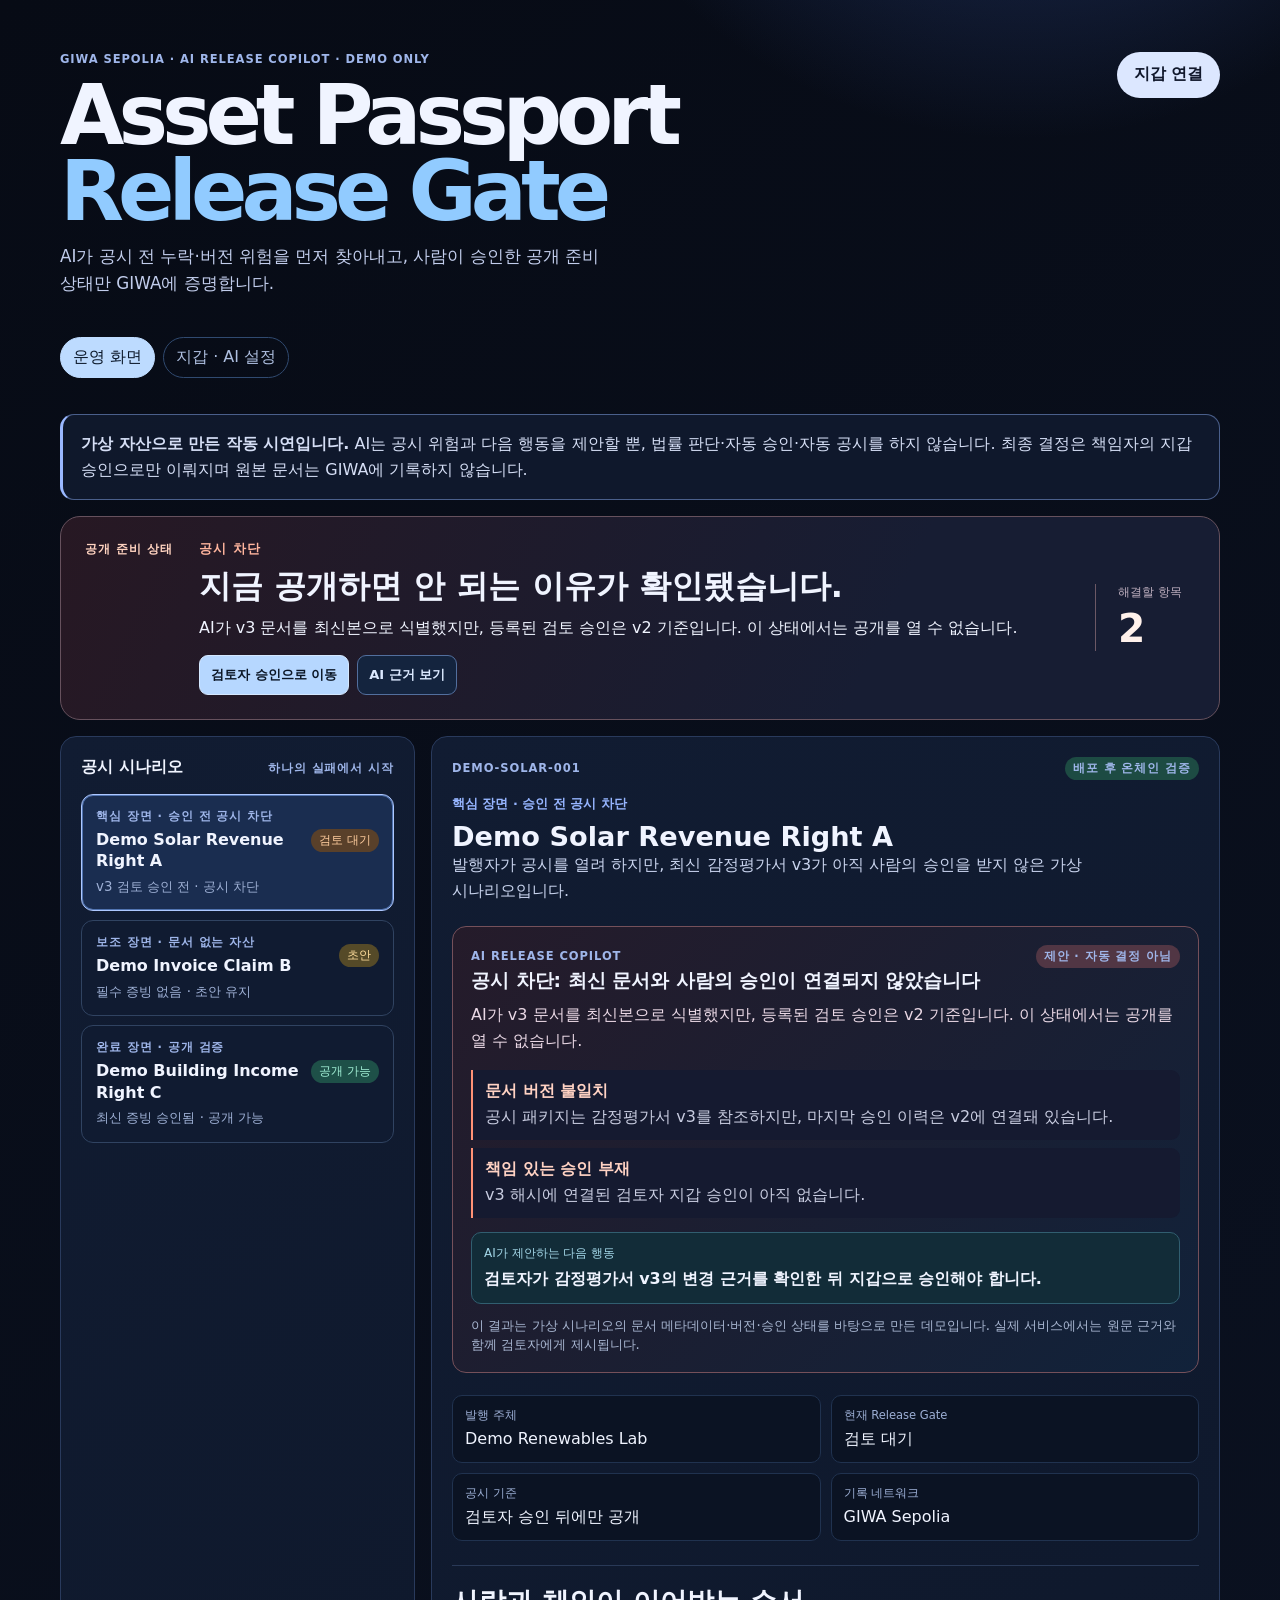
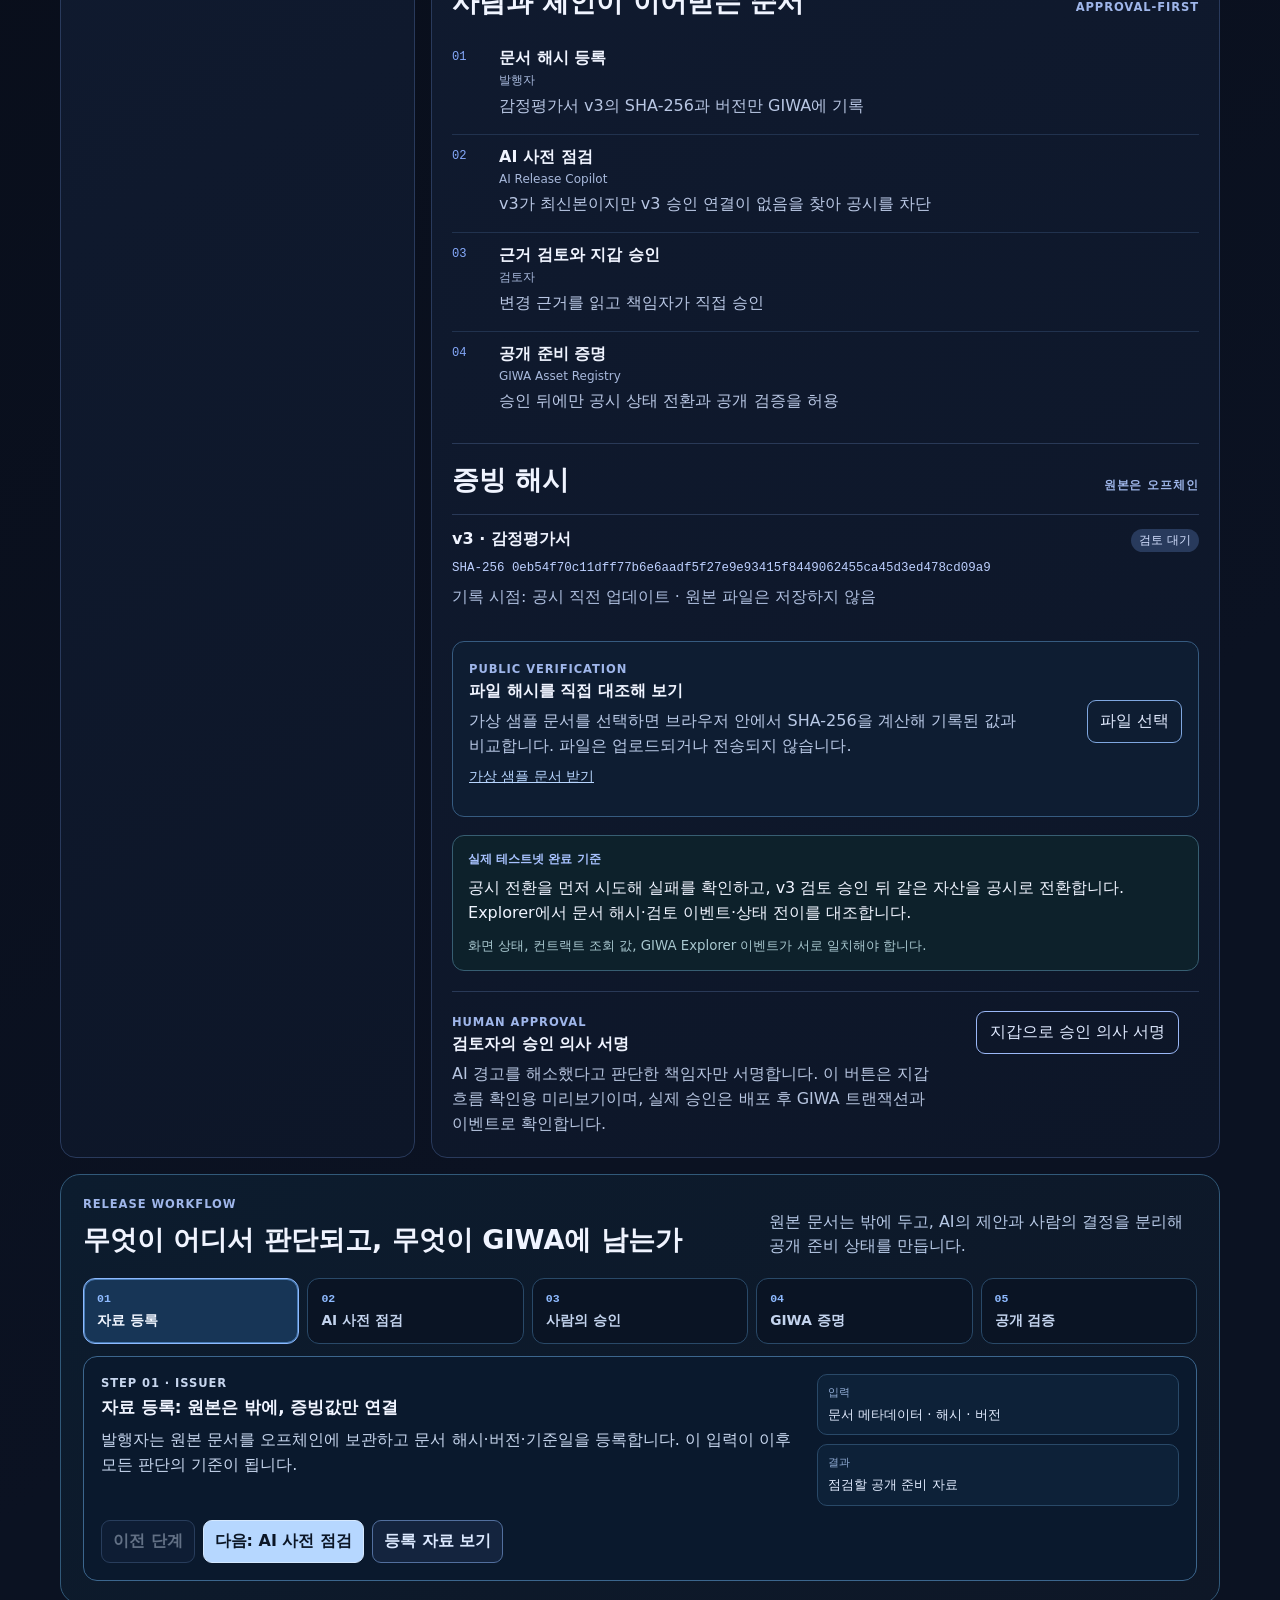
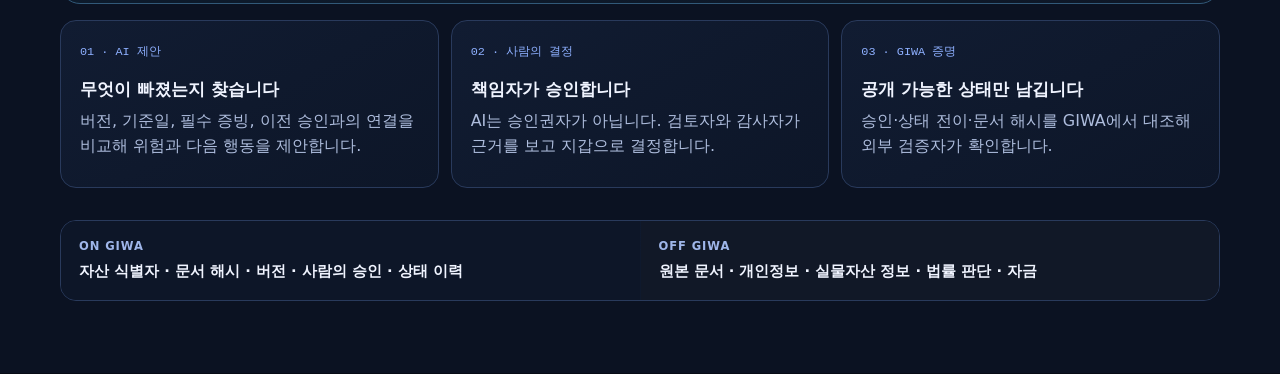
==== app/index.html @ ebda0b63 "feat: separate operator workspace from settings" ====
<!doctype html>
<html lang="ko">
  <head>
    <meta charset="UTF-8" />
    <meta name="viewport" content="width=device-width, initial-scale=1.0" />
    <meta name="description" content="Asset Passport AI Release Gate demonstration" />
    <title>Asset Passport — AI Release Gate</title>
    <link rel="stylesheet" href="styles.css" />
  </head>
  <body>
    <main class="shell" data-app-mode="operation">
      <header>
        <div>
          <p class="eyebrow">GIWA Sepolia · AI Release Copilot · Demo only</p>
          <h1>Asset Passport<br /><span>Release Gate</span></h1>
          <p class="subtitle">AI가 공시 전 누락·버전 위험을 먼저 찾아내고, 사람이 승인한 공개 준비 상태만 GIWA에 증명합니다.</p>
        </div>
        <button id="wallet-button" class="wallet-button" type="button">지갑 연결</button>
      </header>

      <nav class="app-mode-tabs" aria-label="MVP 화면 전환">
        <button class="app-mode-tab active" type="button" data-app-mode="operation" aria-pressed="true">운영 화면</button>
        <button class="app-mode-tab" type="button" data-app-mode="settings" aria-pressed="false">지갑 · AI 설정</button>
      </nav>

      <aside class="notice operation-only" role="note">
        <strong>가상 자산으로 만든 작동 시연입니다.</strong> AI는 공시 위험과 다음 행동을 제안할 뿐, 법률 판단·자동 승인·자동 공시를 하지 않습니다. 최종 결정은 책임자의 지갑 승인으로만 이뤄지며 원본 문서는 GIWA에 기록하지 않습니다.
      </aside>

      <section class="gate-hero operation-only" aria-labelledby="gate-title">
        <div class="gate-label">공개 준비 상태</div>
        <div class="gate-copy">
          <p id="gate-state" class="gate-state">점검 중</p>
          <h2 id="gate-title">AI Release Copilot이 증빙을 확인하고 있습니다.</h2>
          <p id="gate-reason">시나리오를 선택하면 공시가 가능한지와 근거를 보여 줍니다.</p>
          <div class="gate-actions"><button id="gate-primary" class="primary-button" type="button">다음 행동 보기</button><button id="gate-evidence" class="secondary-button" type="button">AI 근거 보기</button></div>
        </div>
        <div class="gate-metric"><span>해결할 항목</span><strong id="issue-count">–</strong></div>
      </section>

      <section class="workflow-guide operation-only" aria-labelledby="workflow-guide-title">
        <div class="workflow-guide-heading"><div><p class="eyebrow">Release workflow</p><h2 id="workflow-guide-title">무엇이 어디서 판단되고, 무엇이 GIWA에 남는가</h2></div><p>원본 문서는 밖에 두고, AI의 제안과 사람의 결정을 분리해 공개 준비 상태를 만듭니다.</p></div>
        <div class="workflow-tabs" role="tablist" aria-label="Release Gate 시연 단계">
          <button id="workflow-tab-0" class="workflow-tab active" type="button" role="tab" aria-selected="true" aria-controls="workflow-stage" data-workflow-step="0"><span>01</span><strong>자료 등록</strong></button>
          <button id="workflow-tab-1" class="workflow-tab" type="button" role="tab" aria-selected="false" aria-controls="workflow-stage" data-workflow-step="1"><span>02</span><strong>AI 사전 점검</strong></button>
          <button id="workflow-tab-2" class="workflow-tab" type="button" role="tab" aria-selected="false" aria-controls="workflow-stage" data-workflow-step="2"><span>03</span><strong>사람의 승인</strong></button>
          <button id="workflow-tab-3" class="workflow-tab" type="button" role="tab" aria-selected="false" aria-controls="workflow-stage" data-workflow-step="3"><span>04</span><strong>GIWA 증명</strong></button>
          <button id="workflow-tab-4" class="workflow-tab" type="button" role="tab" aria-selected="false" aria-controls="workflow-stage" data-workflow-step="4"><span>05</span><strong>공개 검증</strong></button>
        </div>
        <section id="workflow-stage" class="workflow-stage" role="tabpanel" aria-labelledby="workflow-tab-0" tabindex="-1">
          <div><p id="workflow-stage-index" class="eyebrow">Step 01 · Issuer</p><h3 id="workflow-stage-title">자료 등록: 원본은 밖에, 증빙값만 연결</h3><p id="workflow-stage-description">발행자는 원본 문서를 오프체인에 보관하고 문서 해시·버전·기준일을 등록합니다. 이 입력이 이후 모든 판단의 기준이 됩니다.</p></div>
          <dl class="workflow-stage-facts"><div><dt>입력</dt><dd id="workflow-stage-input">문서 메타데이터 · 해시 · 버전</dd></div><div><dt>결과</dt><dd id="workflow-stage-output">점검할 공개 준비 자료</dd></div></dl>
          <div class="workflow-actions"><button id="workflow-prev" class="secondary-button" type="button" disabled>이전 단계</button><button id="workflow-next" class="primary-button" type="button">다음: AI 사전 점검</button><button id="workflow-open" class="secondary-button" type="button">이 단계 화면 보기</button></div>
        </section>
      </section>

      <section id="control-room" class="control-room settings-only" aria-labelledby="control-room-title">
        <div class="control-room-heading">
          <div><p class="eyebrow">Manager control room</p><h2 id="control-room-title">운영자가 한 화면에서 상황을 판단합니다.</h2></div>
          <p>AI는 제안하고, 사람은 결정하며, GIWA는 결정된 사실을 증명합니다.</p>
        </div>
        <p class="operation-rail-label">현재 선택한 사례의 운영 상태</p>
        <ol class="operation-rail" aria-label="현재 사례의 공개 운영 상태">
          <li class="active"><span>01</span><strong>AI 사전 점검</strong><small id="rail-ai">위험 확인 대기</small></li>
          <li><span>02</span><strong>책임자 승인</strong><small id="rail-human">지갑 검토 대기</small></li>
          <li><span>03</span><strong>GIWA 공개 증명</strong><small id="rail-giwa">승인 뒤 기록</small></li>
          <li><span>04</span><strong>외부 검증</strong><small id="rail-public">Passport 공유 대기</small></li>
        </ol>
        <div class="control-grid">
          <section class="control-card wallet-control" aria-labelledby="wallet-control-title">
            <div class="card-title"><div><span class="eyebrow">Wallet & roles</span><h3 id="wallet-control-title">지갑과 책임 역할</h3></div><span id="wallet-state" class="control-state">연결 전</span></div>
            <dl class="manager-list"><div><dt>운영 지갑</dt><dd id="wallet-account">연결하면 표시됩니다</dd></div><div><dt>네트워크</dt><dd id="wallet-network">GIWA Sepolia 확인 전</dd></div><div><dt>승인 역할</dt><dd>발행자 · 검토자 · 감사자</dd></div></dl>
            <button id="manager-wallet-button" class="secondary-button" type="button">지갑 연결 및 네트워크 확인</button>
            <p class="card-note">실제 역할 주소는 배포 뒤 컨트랙트에서 대조합니다. 개인키·복구 구문은 이 화면에 입력하지 않습니다.</p>
          </section>

          <section class="control-card ai-control" aria-labelledby="ai-control-title">
            <div class="card-title"><div><span class="eyebrow">AI supplier & agents</span><h3 id="ai-control-title">AI 공급 정보와 에이전트 관리</h3></div><span id="ai-state" class="control-state">규칙 엔진</span></div>
            <dl class="supplier-list"><div><dt>현재 공급자</dt><dd id="ai-supplier">내장 증빙 규칙 · LLM 미사용</dd></div><div><dt>AI가 받는 정보</dt><dd id="ai-data-scope">문서 메타데이터·버전·승인 상태</dd></div><div><dt>데이터 경로</dt><dd id="ai-route">브라우저 내부 · 네트워크 전송 없음</dd></div></dl>
            <div id="ai-supplier-list" class="ai-supplier-list" aria-label="등록된 AI 공급자"></div>
            <div class="field-grid"><label>현재 사용할 공급자<select id="ai-provider"></select></label><label>연결 주소<input id="ai-endpoint" type="url" inputmode="url" placeholder="http://127.0.0.1:11434 또는 https://relay.example.com/v1" /></label><label>모델 이름<input id="ai-model" type="text" placeholder="예: llama3.2:3b" /></label></div>
            <div class="button-row"><button id="save-ai-settings" class="secondary-button" type="button">현재 프로필 저장</button><button id="test-ai-connection" class="secondary-button" type="button">공급자 연결 확인</button><button id="run-ai-preflight" class="primary-button" type="button">AI 사전 점검 실행</button></div>
            <div class="supplier-registration"><p class="eyebrow">Register supplier</p><h4>AI 공급자 프로필 등록</h4><p>로컬 Ollama 또는 서버가 비밀키를 관리하는 HTTPS 보안 릴레이를 등록합니다.</p><div class="field-grid"><label>공급자 이름<input id="new-ai-supplier-name" type="text" placeholder="예: 법무팀 AI 릴레이" /></label><label>연결 방식<select id="new-ai-supplier-kind"><option value="ollama">로컬 Ollama</option><option value="relay">외부 AI 보안 릴레이</option></select></label><label>기본 주소<input id="new-ai-supplier-endpoint" type="url" inputmode="url" placeholder="로컬: http://127.0.0.1:11434" /></label><label>기본 모델<input id="new-ai-supplier-model" type="text" placeholder="예: llama3.2:3b" /></label></div><button id="register-ai-supplier" class="secondary-button" type="button">공급자 등록</button></div>
            <div id="ai-run-result" class="agent-result" aria-live="polite">현재는 내장 증빙 규칙이 선택되어 있습니다. 원본 파일은 전송하지 않고, 화면의 메타데이터·버전·승인 상태만 점검합니다.</div>
            <p class="card-note">공급자 프로필은 이 브라우저에만 저장됩니다. API 키는 입력·저장하지 않습니다. 외부 AI는 HTTPS 보안 릴레이가 공급자 키를 서버에서 관리할 때만 연결합니다.</p>
          </section>

          <section class="control-card agents-control" aria-labelledby="agents-control-title">
            <div class="card-title"><div><span class="eyebrow">Agent roster</span><h3 id="agents-control-title">에이전트별 책임 범위</h3></div><span class="control-state ready">3개 역할</span></div>
            <ul class="agent-roster"><li><span class="agent-dot active"></span><div><strong>Release Scout</strong><small>버전·누락 증빙·승인 연결 탐지</small></div><em>제안만</em></li><li><span class="agent-dot active"></span><div><strong>Disclosure Explainer</strong><small>관리자가 읽는 차단 사유·다음 행동 생성</small></div><em>제안만</em></li><li><span class="agent-dot active"></span><div><strong>Verification Guard</strong><small>파일 SHA-256과 온체인 이력 대조</small></div><em>검증</em></li></ul>
            <p class="card-note">세 에이전트 모두 승인권이 없습니다. 승인과 공시는 지갑 권한을 가진 사람이 실행합니다.</p>
          </section>
        </div>
      </section>

      <section class="proof-grid operation-only" aria-label="Release Gate 구조">
        <article class="proof-card"><span class="proof-number">01 · AI 제안</span><h2>무엇이 빠졌는지 찾습니다</h2><p>버전, 기준일, 필수 증빙, 이전 승인과의 연결을 비교해 위험과 다음 행동을 제안합니다.</p></article>
        <article class="proof-card"><span class="proof-number">02 · 사람의 결정</span><h2>책임자가 승인합니다</h2><p>AI는 승인권자가 아닙니다. 검토자와 감사자가 근거를 보고 지갑으로 결정합니다.</p></article>
        <article class="proof-card"><span class="proof-number">03 · GIWA 증명</span><h2>공개 가능한 상태만 남깁니다</h2><p>승인·상태 전이·문서 해시를 GIWA에서 대조해 외부 검증자가 확인합니다.</p></article>
      </section>

      <section class="workspace operation-only" aria-label="Release Gate workspace">
        <div class="panel scenario-panel">
          <div class="panel-heading"><h2>공시 시나리오</h2><span>하나의 실패에서 시작</span></div>
          <div id="asset-list" class="asset-list" aria-live="polite"></div>
        </div>
        <article id="asset-detail" class="panel detail" aria-live="polite">
          <p class="empty-state">시나리오를 선택하면 AI 제안, 사람의 승인, GIWA 증명을 순서대로 확인할 수 있습니다.</p>
        </article>
      </section>

      <section class="boundary operation-only" aria-label="기록 경계">
        <div><span class="eyebrow">ON GIWA</span><strong>자산 식별자 · 문서 해시 · 버전 · 사람의 승인 · 상태 이력</strong></div>
        <div><span class="eyebrow">OFF GIWA</span><strong>원본 문서 · 개인정보 · 실물자산 정보 · 법률 판단 · 자금</strong></div>
      </section>
    </main>
    <template id="asset-template">
      <button class="asset-item" type="button">
        <span class="asset-id"></span><strong></strong><span class="status"></span><small></small>
      </button>
    </template>
    <script src="config.js"></script>
    <script src="app.js"></script>
  </body>
</html>
---- app/styles.css ----
:root { color-scheme: dark; font-family: Inter, Pretendard, ui-sans-serif, system-ui, -apple-system, BlinkMacSystemFont, "Apple SD Gothic Neo", sans-serif; background: #070b15; color: #f0f4ff; --line: #293a5c; --panel: #10192b; --muted: #aebddd; --accent: #a7c2ff; --ease-out: cubic-bezier(.23, 1, .32, 1); }
* { box-sizing: border-box; } body { margin: 0; min-width: 320px; background: radial-gradient(circle at 80% -10%, #273d74 0, transparent 31rem), linear-gradient(145deg, #070b15, #0b1222 70%); } button, input { font: inherit; } a { color: #b8d6ff; } .shell { width: min(1160px, calc(100% - 32px)); margin: 0 auto; padding: 52px 0 72px; } header { display: flex; justify-content: space-between; gap: 24px; align-items: start; } h1, h2, p { margin-top: 0; } h1 { font-size: clamp(2.7rem, 7vw, 5.2rem); letter-spacing: -.072em; margin-bottom: 12px; line-height: .92; } h1 span { color: #91cbff; } h2 { font-size: 1rem; margin-bottom: 0; word-break: keep-all; } .eyebrow, .panel-heading span, .asset-id, .section-heading > span, .phase-chip { color: #9fb6ea; font-size: .72rem; font-weight: 700; letter-spacing: .08em; text-transform: uppercase; } .subtitle { color: #c2cdec; max-width: 52ch; line-height: 1.65; font-size: 1.05rem; word-break: keep-all; } .wallet-button { background: #dce7ff; color: #11182c; border: 0; border-radius: 999px; padding: .78rem 1.05rem; font-weight: 780; white-space: nowrap; cursor: pointer; transition: transform 140ms var(--ease-out), background 160ms ease; } .wallet-button:hover { background: #fff; } .wallet-button:active, .asset-item:active, .signature-area button:active { transform: scale(.97); } .wallet-button:focus-visible, .asset-item:focus-visible, .signature-area button:focus-visible, .file-input:focus-within { outline: 3px solid #87aeff; outline-offset: 3px; }
.notice { border: 1px solid #4a5f8b; border-left: 3px solid #9ab8ff; border-radius: 14px; color: #d5def5; padding: 16px 18px; margin: 36px 0 16px; line-height: 1.62; background: #111b30d9; word-break: keep-all; } .gate-hero { display: grid; grid-template-columns: minmax(92px, auto) 1fr auto; gap: 22px; align-items: center; border: 1px solid #66515d; border-radius: 20px; padding: 24px; margin-bottom: 16px; background: linear-gradient(115deg, #271823, #171d33 70%); } .gate-label { align-self: start; color: #ffd3c0; font-size: .75rem; font-weight: 800; letter-spacing: .08em; line-height: 1.4; white-space: nowrap; } .gate-state { margin: 0 0 7px; color: #ffb59e; font-size: .8rem; font-weight: 800; letter-spacing: .08em; text-transform: uppercase; } .gate-state.ready { color: #9df0d0; } .gate-state.needs-evidence { color: #ffd58f; } .gate-copy h2 { font-size: clamp(1.4rem, 3vw, 2rem); margin-bottom: 9px; } .gate-copy p:last-child { margin: 0; color: #d5c8d5; line-height: 1.58; word-break: keep-all; } .gate-metric { display: grid; gap: 5px; min-width: 100px; padding-left: 22px; border-left: 1px solid #6c5865; } .gate-metric span { color: #bdaebe; font-size: .75rem; } .gate-metric strong { font-size: 2.45rem; color: #fff1eb; }
.workflow-guide { margin: 16px 0; padding: 22px; border: 1px solid #315979; border-radius: 20px; background: linear-gradient(145deg, #0c1c2e, #0e1727); }.workflow-guide-heading { display: flex; align-items: end; justify-content: space-between; gap: 28px; }.workflow-guide-heading h2 { margin: 5px 0 0; font-size: clamp(1.25rem, 2.5vw, 1.7rem); }.workflow-guide-heading > p { max-width: 42ch; margin: 0; color: #b8cae7; line-height: 1.5; word-break: keep-all; }.workflow-steps { list-style: none; display: grid; grid-template-columns: repeat(5, 1fr); gap: 8px; padding: 0; margin: 20px 0 0; counter-reset: workflow; }.workflow-steps li { position: relative; min-width: 0; padding: 14px; border: 1px solid #294968; border-radius: 13px; background: #0a1424; }.workflow-steps li:not(:last-child)::after { content: "→"; position: absolute; z-index: 1; right: -14px; top: 42px; color: #88b9f2; font-size: 1.1rem; }.workflow-steps li > span { display: block; margin-bottom: 9px; color: #8ebaff; font: 700 .72rem ui-monospace, SFMono-Regular, Menlo, monospace; }.workflow-steps strong { display: block; font-size: .92rem; }.workflow-steps p { margin: 7px 0; color: #bfcee7; font-size: .8rem; line-height: 1.5; word-break: keep-all; }.workflow-steps small { display: block; color: #8faed2; font-size: .7rem; line-height: 1.4; word-break: keep-all; }
.control-room { margin: 16px 0; padding: 22px; border: 1px solid #34517d; border-radius: 20px; background: linear-gradient(145deg, #0e1a31, #11182a); }.control-room-heading { display: flex; justify-content: space-between; gap: 28px; align-items: end; }.control-room-heading h2 { font-size: clamp(1.25rem, 2.5vw, 1.7rem); margin: 5px 0 0; }.control-room-heading > p { max-width: 42ch; color: #afbfdf; line-height: 1.5; margin: 0; word-break: keep-all; }.operation-rail-label { margin: 18px 0 -10px; color: #9eb4d9; font-size: .76rem; font-weight: 700; }.operation-rail { list-style: none; display: grid; grid-template-columns: repeat(4, 1fr); gap: 8px; padding: 0; margin: 20px 0 14px; }.operation-rail li { position: relative; display: grid; gap: 5px; min-height: 95px; padding: 13px; border: 1px solid #273d61; border-radius: 12px; background: #0b1323; opacity: .72; }.operation-rail li.active { opacity: 1; border-color: #73a8ff; background: #14284a; box-shadow: inset 0 0 0 1px #315d99; }.operation-rail li span { color: #8fbaff; font-family: ui-monospace, SFMono-Regular, Menlo, monospace; font-size: .75rem; }.operation-rail li strong { font-size: .92rem; }.operation-rail li small { color: #b1c2e1; line-height: 1.4; word-break: keep-all; }.control-grid { display: grid; grid-template-columns: repeat(3, minmax(0, 1fr)); gap: 12px; }.control-card { display: flex; flex-direction: column; min-width: 0; padding: 17px; border: 1px solid #2e4467; border-radius: 14px; background: #0a1425; }.card-title { display: flex; justify-content: space-between; align-items: start; gap: 10px; margin-bottom: 14px; }.card-title h3 { margin: 4px 0 0; font-size: 1rem; }.control-state { flex: none; padding: 5px 8px; border-radius: 999px; color: #c3d3f7; background: #273a5e; font-size: .72rem; white-space: nowrap; }.control-state.ready { color: #a8f0d4; background: #175443; }.control-state.local { color: #b6dbff; background: #25446e; }.manager-list { display: grid; gap: 9px; margin: 0 0 15px; }.manager-list div { display: grid; gap: 3px; }.manager-list dt { color: #8fa4c8; font-size: .72rem; }.manager-list dd { margin: 0; color: #e0e9ff; font-size: .87rem; overflow-wrap: anywhere; }.secondary-button, .primary-button { border-radius: 9px; padding: 10px 11px; font-weight: 750; cursor: pointer; transition: transform 140ms var(--ease-out), background 160ms ease, border-color 160ms ease; }.secondary-button { color: #dce9ff; background: #14243e; border: 1px solid #526f9e; }.primary-button { color: #0b1626; background: #b6d7ff; border: 1px solid #d4e8ff; }.secondary-button:hover { background: #1b3154; }.primary-button:hover { background: #dcecff; }.secondary-button:active, .primary-button:active { transform: scale(.97); }.card-note { color: #9daed0; font-size: .75rem; line-height: 1.5; margin: 13px 0 0; word-break: keep-all; }.field-grid { display: grid; gap: 9px; }.field-grid label { display: grid; gap: 5px; color: #aebfe1; font-size: .75rem; }.field-grid select, .field-grid input { width: 100%; min-width: 0; padding: 9px; color: #e7efff; border: 1px solid #334e76; border-radius: 8px; background: #0f1b30; }.field-grid input:disabled { opacity: .5; }.button-row { display: flex; flex-wrap: wrap; gap: 7px; margin-top: 11px; }.button-row button { font-size: .75rem; }.agent-result { min-height: 64px; padding: 11px; margin-top: 11px; border: 1px solid #31566f; border-radius: 9px; background: #102530; color: #c9e6ed; line-height: 1.5; font-size: .8rem; overflow-wrap: anywhere; }.agent-roster { display: grid; gap: 10px; padding: 0; margin: 0; list-style: none; }.agent-roster li { display: grid; grid-template-columns: 8px 1fr auto; gap: 8px; align-items: start; }.agent-roster strong { display: block; font-size: .85rem; }.agent-roster small { display: block; margin-top: 3px; color: #a8b9d9; font-size: .74rem; line-height: 1.4; word-break: keep-all; }.agent-roster em { color: #a9dfff; font-size: .7rem; font-style: normal; white-space: nowrap; }.agent-dot { width: 7px; height: 7px; margin-top: 5px; border-radius: 50%; background: #64758f; }.agent-dot.active { background: #62d8af; box-shadow: 0 0 0 3px #1b4e44; }
.proof-grid { display: grid; grid-template-columns: repeat(3, 1fr); gap: 12px; margin-bottom: 16px; } .proof-card, .panel, .boundary { background: linear-gradient(150deg, #111c32, #0d1628); border: 1px solid var(--line); border-radius: 16px; } .proof-card { padding: 19px; min-height: 168px; } .proof-card h2 { font-size: 1.08rem; margin: 17px 0 8px; } .proof-card p { color: var(--muted); margin-bottom: 0; line-height: 1.55; word-break: keep-all; } .proof-number { color: #8eb0ff; font-family: ui-monospace, SFMono-Regular, Menlo, monospace; font-size: .74rem; }.workspace { display: grid; grid-template-columns: minmax(245px, .9fr) minmax(0, 2fr); gap: 16px; } .panel { padding: 20px; } .panel-heading, .section-heading { display: flex; justify-content: space-between; align-items: baseline; gap: 16px; margin-bottom: 16px; } .asset-list { display: grid; gap: 9px; } .asset-item { display: grid; grid-template-columns: 1fr auto; text-align: left; gap: 5px; border: 1px solid #304361; background: #101b31; color: inherit; padding: 14px; border-radius: 12px; cursor: pointer; transition: transform 160ms var(--ease-out), border-color 160ms ease, background 160ms ease; } .asset-item:hover { transform: translateY(-1px); border-color: #6c8bc7; } .asset-item strong { grid-column: 1; line-height: 1.35; } .asset-item small { grid-column: 1 / -1; color: #9fb1d6; line-height: 1.45; word-break: keep-all; } .asset-item .status { grid-column: 2; grid-row: 1 / span 2; align-self: center; } .asset-item.selected { border-color: #aec8ff; background: #1a2d50; box-shadow: inset 0 0 0 1px #5174b1; } .status, .document-state, .phase-chip, .ai-badge { font-size: .72rem; border-radius: 999px; padding: 4px 8px; background: #283a5c; color: #d4e0ff; text-transform: capitalize; white-space: nowrap; } .status.review { background: #59402a; color: #ffcc9e; } .status.draft { background: #554a28; color: #ffde9d; } .status.disclosed { background: #1e5048; color: #a2f0d6; } .phase-chip { background: #1d4b43; color: #9cebcf; letter-spacing: .02em; }
.detail h2 { font-size: clamp(1.35rem, 3vw, 1.7rem); } .scenario-label { color: #96b5ff; font-size: .8rem; font-weight: 750; margin-bottom: 8px; } .detail-lead { color: #c8d3ed; line-height: 1.65; max-width: 65ch; word-break: keep-all; } .ai-card { margin: 22px 0; padding: 18px; border: 1px solid #75505a; border-radius: 14px; background: linear-gradient(135deg, #251b2a, #11223a); } .ai-card .section-heading { margin-bottom: 8px; } .ai-card .section-heading h2 { margin-top: 4px; font-size: 1.17rem; } .ai-badge { color: #ffc7b6; background: #513644; } .ai-summary { color: #ead8e5; line-height: 1.6; word-break: keep-all; } .issue-list { list-style: none; padding: 0; margin: 14px 0; display: grid; gap: 8px; } .issue-list li { display: grid; gap: 3px; padding: 11px 12px; border-left: 2px solid #ff9276; background: #151a30; border-radius: 0 9px 9px 0; } .issue-list li strong { color: #ffd2c3; } .issue-list li span { color: #c8cce0; line-height: 1.5; word-break: keep-all; } .next-action { display: grid; gap: 5px; padding: 12px; background: #122c38; border-radius: 10px; border: 1px solid #315e70; } .next-action span { color: #a4d8e9; font-size: .75rem; } .next-action strong { line-height: 1.5; word-break: keep-all; } .ai-card small { display: block; color: #a8b6d1; line-height: 1.45; margin-top: 12px; word-break: keep-all; }.meta-grid { display: grid; grid-template-columns: repeat(2, minmax(0, 1fr)); gap: 10px; margin: 18px 0 24px; } .meta-grid div { background: #0b1323; padding: 12px; border: 1px solid #20324f; border-radius: 10px; word-break: keep-all; } .meta-grid span { display: block; color: #9dafd5; font-size: .72rem; margin-bottom: 6px; }.detail-section { border-top: 1px solid #293957; padding-top: 18px; margin-top: 18px; } .timeline { list-style: none; padding: 0; margin: 0; display: grid; gap: 4px; } .timeline li { display: grid; grid-template-columns: 36px 1fr; gap: 11px; padding: 12px 0; border-top: 1px solid #21324e; } .timeline li:first-child { border-top: 0; } .timeline-index { color: #85a9fa; font-family: ui-monospace, SFMono-Regular, Menlo, monospace; font-size: .76rem; padding-top: 2px; } .timeline strong { display: block; }.timeline li div > span { display: inline-block; color: #a8b9dc; font-size: .75rem; margin-top: 3px; }.timeline p { color: #b9c7e4; line-height: 1.5; margin: 5px 0 0; word-break: keep-all; }.document { border-top: 1px solid #293957; padding: 14px 0; }.document:first-of-type { border-top: 0; }.document > div { display: flex; justify-content: space-between; gap: 12px; align-items: baseline; }.document p { color: #afbfdf; line-height: 1.5; margin: 7px 0 0; }.hash { font-family: ui-monospace, SFMono-Regular, Menlo, monospace; color: #bdd0ff !important; overflow-wrap: anywhere; font-size: .78rem; }
.file-verifier { display: grid; grid-template-columns: 1fr auto; gap: 14px; align-items: center; padding: 16px; margin-top: 18px; border: 1px solid #365b80; border-radius: 12px; background: #0e1d32; } .file-verifier h2 { margin: 4px 0 7px; font-size: 1rem; } .file-verifier p { margin: 0; max-width: 60ch; color: #b9c9e6; line-height: 1.55; word-break: keep-all; } .file-verifier a { display: inline-block; font-size: .85rem; margin-top: 9px; } .file-input { padding: 10px 12px; border: 1px solid #7fa7e0; color: #e2ebff; border-radius: 9px; cursor: pointer; white-space: nowrap; }.file-input input { position: absolute; inline-size: 1px; block-size: 1px; opacity: 0; }.hash-result { grid-column: 1 / -1; padding: 0; color: #bdc9e3; line-height: 1.5; }.hash-result.match, .hash-result.mismatch { padding: 11px; border-radius: 8px; }.hash-result.match { background: #163c34; color: #a9f0d4; }.hash-result.mismatch { background: #482933; color: #ffd1c2; }.verification-card { border: 1px solid #375e72; background: #0d212b; border-radius: 12px; padding: 15px; margin-top: 18px; }.verification-card > span { color: #a8c2ff; display: block; font-size: .75rem; font-weight: 750; margin-bottom: 7px; }.verification-card p { line-height: 1.58; margin-bottom: 10px; word-break: keep-all; }.verification-card small { color: #a8c7cf; line-height: 1.45; }.signature-area { display: flex; justify-content: space-between; gap: 20px; border-top: 1px solid #293957; margin-top: 20px; padding-top: 19px; }.signature-area h2 { margin: 4px 0 7px; font-size: 1rem; }.signature-area p { color: #b7c5e0; line-height: 1.55; margin-bottom: 0; max-width: 52ch; word-break: keep-all; }.signature-area button { height: fit-content; background: transparent; border: 1px solid #9bb8f7; border-radius: 9px; padding: 10px 13px; color: #e0eaff; cursor: pointer; white-space: nowrap; transition: transform 140ms var(--ease-out), background 160ms ease; }.signature-area button:hover { background: #1a2d50; }.signature-result { color: #9ee7d0; margin-top: 10px; overflow-wrap: anywhere; }.boundary { display: grid; grid-template-columns: 1fr 1fr; gap: 1px; padding: 0; overflow: hidden; margin-top: 16px; }.boundary div { padding: 18px; background: #0d1628; }.boundary div:last-child { background: #111827; }.boundary span { display: block; margin-bottom: 7px; }.boundary strong { font-size: .92rem; line-height: 1.5; word-break: keep-all; }.empty-state { color: #aab9d7; line-height: 1.55; }
@media (max-width: 760px) { .shell { width: min(100% - 24px, 1160px); padding-top: 30px; } header, .signature-area, .control-room-heading { flex-direction: column; }.gate-hero { grid-template-columns: 1fr; gap: 10px; }.gate-label { writing-mode: initial; transform: none; }.gate-metric { padding: 12px 0 0; border: 0; border-top: 1px solid #6c5865; grid-template-columns: 1fr auto; align-items: center; }.operation-rail, .proof-grid, .boundary, .control-grid { grid-template-columns: 1fr; }.workspace, .meta-grid, .file-verifier { grid-template-columns: 1fr; }.proof-card { min-height: auto; }.wallet-button { width: fit-content; }.boundary { gap: 1px; }.asset-item:hover { transform: none; }.file-input { width: fit-content; } }
@media (prefers-reduced-motion: reduce) { *, *::before, *::after { scroll-behavior: auto !important; transition-duration: 0.01ms !important; } }
.supplier-list { display: grid; gap: 9px; margin: 0 0 15px; }.supplier-list div { display: grid; gap: 3px; }.supplier-list dt { color: #8fa4c8; font-size: .72rem; }.supplier-list dd { margin: 0; color: #e0e9ff; font-size: .87rem; overflow-wrap: anywhere; }
.workflow-tabs { display: grid; grid-template-columns: repeat(5, minmax(0, 1fr)); gap: 8px; margin-top: 20px; }.workflow-tab { display: grid; gap: 6px; min-width: 0; padding: 13px; color: #c4d4ee; text-align: left; border: 1px solid #294968; border-radius: 12px; background: #0a1424; cursor: pointer; transition: transform 140ms var(--ease-out), background 160ms ease, border-color 160ms ease; }.workflow-tab:hover { border-color: #6397d0; background: #10213a; }.workflow-tab:active { transform: scale(.98); }.workflow-tab:focus-visible, .workflow-actions button:focus-visible { outline: 3px solid #87aeff; outline-offset: 3px; }.workflow-tab.active { color: #f1f6ff; border-color: #8dbaff; background: #173556; box-shadow: inset 0 0 0 1px #487bb4; }.workflow-tab span { color: #8ebaff; font: 700 .72rem ui-monospace, SFMono-Regular, Menlo, monospace; }.workflow-tab strong { font-size: .86rem; line-height: 1.35; word-break: keep-all; }.workflow-stage { display: grid; grid-template-columns: minmax(0, 1.55fr) minmax(205px, .8fr); gap: 14px; margin-top: 12px; padding: 17px; border: 1px solid #3c668d; border-radius: 14px; background: #0a192d; }.workflow-stage h3 { margin: 4px 0 8px; font-size: 1.05rem; word-break: keep-all; }.workflow-stage p { margin: 0; color: #c7d6ee; line-height: 1.58; word-break: keep-all; }.workflow-stage-facts { display: grid; align-content: start; gap: 9px; margin: 0; }.workflow-stage-facts div { padding: 10px; border: 1px solid #294968; border-radius: 10px; background: #0d2138; }.workflow-stage-facts dt { color: #90abd3; font-size: .71rem; }.workflow-stage-facts dd { margin: 5px 0 0; color: #e2ecff; font-size: .84rem; line-height: 1.45; word-break: keep-all; }.workflow-actions { display: flex; flex-wrap: wrap; grid-column: 1 / -1; gap: 8px; }.workflow-actions button:disabled { cursor: not-allowed; opacity: .42; transform: none; }
.ai-supplier-list { display: grid; gap: 7px; margin: 0 0 12px; }.ai-supplier-item { display: flex; align-items: center; justify-content: space-between; gap: 10px; padding: 10px; border: 1px solid #2a4766; border-radius: 10px; background: #0c192b; }.ai-supplier-item.active { border-color: #77aaff; background: #142b48; }.ai-supplier-item strong, .ai-supplier-item small { display: block; word-break: keep-all; }.ai-supplier-item strong { color: #e8f0ff; font-size: .82rem; }.ai-supplier-item small { margin-top: 3px; color: #9eb5d8; font-size: .72rem; }.ai-supplier-item button { flex: none; padding: 7px 9px; font-size: .72rem; }.supplier-registration { display: grid; gap: 10px; margin-top: 14px; padding: 13px; border: 1px dashed #537399; border-radius: 11px; background: #0c1728; }.supplier-registration h4 { margin: -4px 0 0; font-size: .92rem; }.supplier-registration > p:not(.eyebrow) { margin: 0; color: #aebfdd; font-size: .77rem; line-height: 1.45; word-break: keep-all; }.supplier-registration .field-grid { grid-template-columns: repeat(2, minmax(0, 1fr)); }.supplier-registration button { justify-self: start; }
@media (max-width: 760px) { .workflow-guide-heading { align-items: start; flex-direction: column; }.workflow-steps { grid-template-columns: 1fr; }.workflow-steps li:not(:last-child)::after { display: none; } }
@media (max-width: 760px) { .workflow-tabs { grid-template-columns: repeat(2, minmax(0, 1fr)); }.workflow-stage { grid-template-columns: 1fr; }.workflow-actions { display: grid; grid-template-columns: 1fr; }.workflow-actions button { width: 100%; } }
@media (max-width: 760px) { .supplier-registration .field-grid { grid-template-columns: 1fr; }.ai-supplier-item { align-items: start; }.supplier-registration button { width: 100%; } }
.shell { display: flex; flex-direction: column; }.shell > header { order: 0; }.app-mode-tabs { display: flex; order: 1; gap: 8px; margin: 22px 0 0; }.app-mode-tab { padding: 9px 12px; color: #aebfe0; border: 1px solid #304a70; border-radius: 999px; background: transparent; cursor: pointer; transition: transform 140ms var(--ease-out), color 160ms ease, background 160ms ease, border-color 160ms ease; }.app-mode-tab:hover { color: #e5efff; border-color: #79aaf1; }.app-mode-tab:active { transform: scale(.97); }.app-mode-tab:focus-visible { outline: 3px solid #87aeff; outline-offset: 3px; }.app-mode-tab.active { color: #0d1a2c; border-color: #bfdcff; background: #bddbff; }.shell > .notice { order: 2; }.shell > .gate-hero { order: 3; }.shell > .workspace { order: 4; }.shell > .workflow-guide { order: 5; }.shell > .proof-grid { order: 6; }.shell > .boundary { order: 7; }.shell > .control-room { order: 2; margin-top: 24px; }.shell[data-app-mode="operation"] .settings-only, .shell[data-app-mode="settings"] .operation-only { display: none; }.gate-actions { display: flex; flex-wrap: wrap; gap: 8px; margin-top: 14px; }.gate-actions button { font-size: .82rem; }.gate-actions .primary-button { color: #0b1626; }
@media (max-width: 760px) { .app-mode-tabs { margin-top: 18px; }.app-mode-tab { flex: 1; }.gate-actions { display: grid; grid-template-columns: 1fr; }.gate-actions button { width: 100%; } }
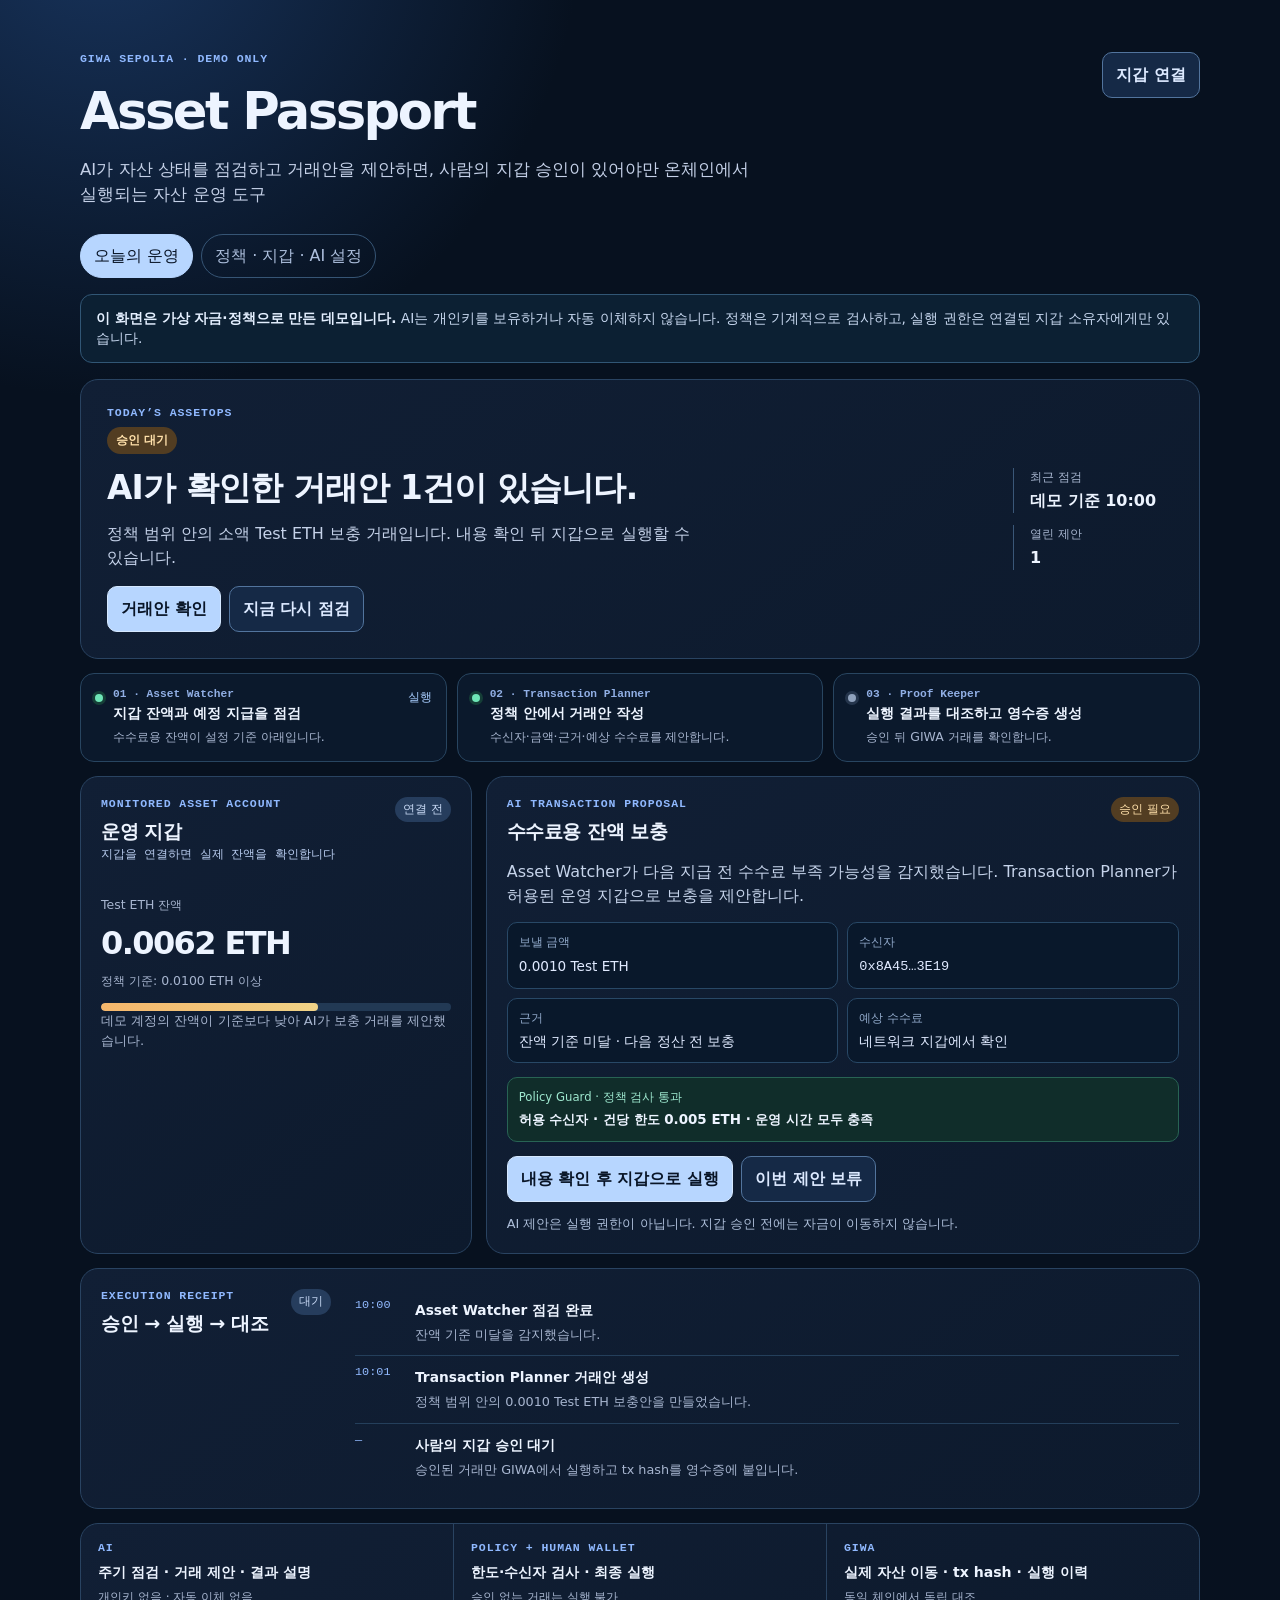
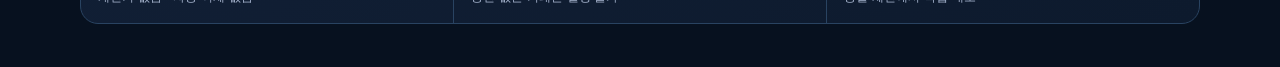
==== commit 009af74d: "feat: pivot Asset Passport to AI asset operations" ====
--- a/app/index.html
+++ b/app/index.html
@@ -3,122 +3,111 @@
   <head>
     <meta charset="UTF-8" />
     <meta name="viewport" content="width=device-width, initial-scale=1.0" />
-    <meta name="description" content="Asset Passport AI Release Gate demonstration" />
-    <title>Asset Passport — AI Release Gate</title>
+    <meta name="description" content="Asset Passport, AI-assisted on-chain asset operations demo" />
+    <title>Asset Passport — On-chain AssetOps</title>
     <link rel="stylesheet" href="styles.css" />
   </head>
   <body>
-    <main class="shell" data-app-mode="operation">
-      <header>
+    <main class="shell" data-view="operations">
+      <header class="topbar">
         <div>
-          <p class="eyebrow">GIWA Sepolia · AI Release Copilot · Demo only</p>
-          <h1>Asset Passport<br /><span>Release Gate</span></h1>
-          <p class="subtitle">AI가 공시 전 누락·버전 위험을 먼저 찾아내고, 사람이 승인한 공개 준비 상태만 GIWA에 증명합니다.</p>
+          <p class="eyebrow">GIWA Sepolia · Demo only</p>
+          <h1>Asset Passport</h1>
+          <p class="subtitle">AI가 자산 상태를 점검하고 거래안을 제안하면, 사람의 지갑 승인이 있어야만 온체인에서 실행되는 자산 운영 도구</p>
         </div>
-        <button id="wallet-button" class="wallet-button" type="button">지갑 연결</button>
+        <button id="wallet-button" class="button secondary" type="button">지갑 연결</button>
       </header>
 
-      <nav class="app-mode-tabs" aria-label="MVP 화면 전환">
-        <button class="app-mode-tab active" type="button" data-app-mode="operation" aria-pressed="true">운영 화면</button>
-        <button class="app-mode-tab" type="button" data-app-mode="settings" aria-pressed="false">지갑 · AI 설정</button>
+      <nav class="view-tabs" aria-label="Asset Passport 화면">
+        <button class="view-tab active" type="button" data-view="operations" aria-pressed="true">오늘의 운영</button>
+        <button class="view-tab" type="button" data-view="settings" aria-pressed="false">정책 · 지갑 · AI 설정</button>
       </nav>
 
-      <aside class="notice operation-only" role="note">
-        <strong>가상 자산으로 만든 작동 시연입니다.</strong> AI는 공시 위험과 다음 행동을 제안할 뿐, 법률 판단·자동 승인·자동 공시를 하지 않습니다. 최종 결정은 책임자의 지갑 승인으로만 이뤄지며 원본 문서는 GIWA에 기록하지 않습니다.
+      <aside class="notice">
+        <strong>이 화면은 가상 자금·정책으로 만든 데모입니다.</strong> AI는 개인키를 보유하거나 자동 이체하지 않습니다. 정책은 기계적으로 검사하고, 실행 권한은 연결된 지갑 소유자에게만 있습니다.
       </aside>
 
-      <section class="gate-hero operation-only" aria-labelledby="gate-title">
-        <div class="gate-label">공개 준비 상태</div>
-        <div class="gate-copy">
-          <p id="gate-state" class="gate-state">점검 중</p>
-          <h2 id="gate-title">AI Release Copilot이 증빙을 확인하고 있습니다.</h2>
-          <p id="gate-reason">시나리오를 선택하면 공시가 가능한지와 근거를 보여 줍니다.</p>
-          <div class="gate-actions"><button id="gate-primary" class="primary-button" type="button">다음 행동 보기</button><button id="gate-evidence" class="secondary-button" type="button">AI 근거 보기</button></div>
+      <section class="operations-only hero" aria-labelledby="hero-title">
+        <div>
+          <p class="eyebrow">Today’s AssetOps</p>
+          <p id="hero-state" class="state waiting">승인 대기</p>
+          <h2 id="hero-title">AI가 확인한 거래안 1건이 있습니다.</h2>
+          <p id="hero-copy">정책 범위 안의 소액 Test ETH 보충 거래입니다. 내용 확인 뒤 지갑으로 실행할 수 있습니다.</p>
+          <div class="hero-actions">
+            <button id="open-proposal" class="button primary" type="button">거래안 확인</button>
+            <button id="run-watcher" class="button secondary" type="button">지금 다시 점검</button>
+          </div>
         </div>
-        <div class="gate-metric"><span>해결할 항목</span><strong id="issue-count">–</strong></div>
+        <dl class="hero-metric"><div><dt>최근 점검</dt><dd id="last-scan">데모 기준 10:00</dd></div><div><dt>열린 제안</dt><dd id="proposal-count">1</dd></div></dl>
       </section>
 
-      <section class="workflow-guide operation-only" aria-labelledby="workflow-guide-title">
-        <div class="workflow-guide-heading"><div><p class="eyebrow">Release workflow</p><h2 id="workflow-guide-title">무엇이 어디서 판단되고, 무엇이 GIWA에 남는가</h2></div><p>원본 문서는 밖에 두고, AI의 제안과 사람의 결정을 분리해 공개 준비 상태를 만듭니다.</p></div>
-        <div class="workflow-tabs" role="tablist" aria-label="Release Gate 시연 단계">
-          <button id="workflow-tab-0" class="workflow-tab active" type="button" role="tab" aria-selected="true" aria-controls="workflow-stage" data-workflow-step="0"><span>01</span><strong>자료 등록</strong></button>
-          <button id="workflow-tab-1" class="workflow-tab" type="button" role="tab" aria-selected="false" aria-controls="workflow-stage" data-workflow-step="1"><span>02</span><strong>AI 사전 점검</strong></button>
-          <button id="workflow-tab-2" class="workflow-tab" type="button" role="tab" aria-selected="false" aria-controls="workflow-stage" data-workflow-step="2"><span>03</span><strong>사람의 승인</strong></button>
-          <button id="workflow-tab-3" class="workflow-tab" type="button" role="tab" aria-selected="false" aria-controls="workflow-stage" data-workflow-step="3"><span>04</span><strong>GIWA 증명</strong></button>
-          <button id="workflow-tab-4" class="workflow-tab" type="button" role="tab" aria-selected="false" aria-controls="workflow-stage" data-workflow-step="4"><span>05</span><strong>공개 검증</strong></button>
-        </div>
-        <section id="workflow-stage" class="workflow-stage" role="tabpanel" aria-labelledby="workflow-tab-0" tabindex="-1">
-          <div><p id="workflow-stage-index" class="eyebrow">Step 01 · Issuer</p><h3 id="workflow-stage-title">자료 등록: 원본은 밖에, 증빙값만 연결</h3><p id="workflow-stage-description">발행자는 원본 문서를 오프체인에 보관하고 문서 해시·버전·기준일을 등록합니다. 이 입력이 이후 모든 판단의 기준이 됩니다.</p></div>
-          <dl class="workflow-stage-facts"><div><dt>입력</dt><dd id="workflow-stage-input">문서 메타데이터 · 해시 · 버전</dd></div><div><dt>결과</dt><dd id="workflow-stage-output">점검할 공개 준비 자료</dd></div></dl>
-          <div class="workflow-actions"><button id="workflow-prev" class="secondary-button" type="button" disabled>이전 단계</button><button id="workflow-next" class="primary-button" type="button">다음: AI 사전 점검</button><button id="workflow-open" class="secondary-button" type="button">이 단계 화면 보기</button></div>
-        </section>
+      <section class="operations-only agent-strip" aria-label="AI 에이전트 상태">
+        <article><span class="dot ready"></span><div><small>01 · Asset Watcher</small><strong>지갑 잔액과 예정 지급을 점검</strong><p id="watcher-status">수수료용 잔액이 설정 기준 아래입니다.</p></div><button id="watcher-run" class="text-button" type="button">실행</button></article>
+        <article><span class="dot ready"></span><div><small>02 · Transaction Planner</small><strong>정책 안에서 거래안 작성</strong><p>수신자·금액·근거·예상 수수료를 제안합니다.</p></div></article>
+        <article><span class="dot idle"></span><div><small>03 · Proof Keeper</small><strong>실행 결과를 대조하고 영수증 생성</strong><p id="proof-status">승인 뒤 GIWA 거래를 확인합니다.</p></div></article>
       </section>
 
-      <section id="control-room" class="control-room settings-only" aria-labelledby="control-room-title">
-        <div class="control-room-heading">
-          <div><p class="eyebrow">Manager control room</p><h2 id="control-room-title">운영자가 한 화면에서 상황을 판단합니다.</h2></div>
-          <p>AI는 제안하고, 사람은 결정하며, GIWA는 결정된 사실을 증명합니다.</p>
-        </div>
-        <p class="operation-rail-label">현재 선택한 사례의 운영 상태</p>
-        <ol class="operation-rail" aria-label="현재 사례의 공개 운영 상태">
-          <li class="active"><span>01</span><strong>AI 사전 점검</strong><small id="rail-ai">위험 확인 대기</small></li>
-          <li><span>02</span><strong>책임자 승인</strong><small id="rail-human">지갑 검토 대기</small></li>
-          <li><span>03</span><strong>GIWA 공개 증명</strong><small id="rail-giwa">승인 뒤 기록</small></li>
-          <li><span>04</span><strong>외부 검증</strong><small id="rail-public">Passport 공유 대기</small></li>
-        </ol>
-        <div class="control-grid">
-          <section class="control-card wallet-control" aria-labelledby="wallet-control-title">
-            <div class="card-title"><div><span class="eyebrow">Wallet & roles</span><h3 id="wallet-control-title">지갑과 책임 역할</h3></div><span id="wallet-state" class="control-state">연결 전</span></div>
-            <dl class="manager-list"><div><dt>운영 지갑</dt><dd id="wallet-account">연결하면 표시됩니다</dd></div><div><dt>네트워크</dt><dd id="wallet-network">GIWA Sepolia 확인 전</dd></div><div><dt>승인 역할</dt><dd>발행자 · 검토자 · 감사자</dd></div></dl>
-            <button id="manager-wallet-button" class="secondary-button" type="button">지갑 연결 및 네트워크 확인</button>
-            <p class="card-note">실제 역할 주소는 배포 뒤 컨트랙트에서 대조합니다. 개인키·복구 구문은 이 화면에 입력하지 않습니다.</p>
-          </section>
+      <section class="operations-only dashboard" aria-label="온체인 자산 운영 대시보드">
+        <article class="panel balance-panel">
+          <div class="panel-heading"><div><p class="eyebrow">Monitored asset account</p><h2>운영 지갑</h2></div><span id="wallet-state" class="chip">연결 전</span></div>
+          <p id="account-address" class="address">지갑을 연결하면 실제 잔액을 확인합니다</p>
+          <div class="balance"><span>Test ETH 잔액</span><strong id="wallet-balance">0.0062 ETH</strong><small>정책 기준: 0.0100 ETH 이상</small></div>
+          <div class="meter" aria-label="잔액 정책 기준 대비"><span id="balance-meter"></span></div>
+          <p id="balance-note" class="muted">데모 계정의 잔액이 기준보다 낮아 AI가 보충 거래를 제안했습니다.</p>
+        </article>
 
-          <section class="control-card ai-control" aria-labelledby="ai-control-title">
-            <div class="card-title"><div><span class="eyebrow">AI supplier & agents</span><h3 id="ai-control-title">AI 공급 정보와 에이전트 관리</h3></div><span id="ai-state" class="control-state">규칙 엔진</span></div>
-            <dl class="supplier-list"><div><dt>현재 공급자</dt><dd id="ai-supplier">내장 증빙 규칙 · LLM 미사용</dd></div><div><dt>AI가 받는 정보</dt><dd id="ai-data-scope">문서 메타데이터·버전·승인 상태</dd></div><div><dt>데이터 경로</dt><dd id="ai-route">브라우저 내부 · 네트워크 전송 없음</dd></div></dl>
-            <div id="ai-supplier-list" class="ai-supplier-list" aria-label="등록된 AI 공급자"></div>
-            <div class="field-grid"><label>현재 사용할 공급자<select id="ai-provider"></select></label><label>연결 주소<input id="ai-endpoint" type="url" inputmode="url" placeholder="http://127.0.0.1:11434 또는 https://relay.example.com/v1" /></label><label>모델 이름<input id="ai-model" type="text" placeholder="예: llama3.2:3b" /></label></div>
-            <div class="button-row"><button id="save-ai-settings" class="secondary-button" type="button">현재 프로필 저장</button><button id="test-ai-connection" class="secondary-button" type="button">공급자 연결 확인</button><button id="run-ai-preflight" class="primary-button" type="button">AI 사전 점검 실행</button></div>
-            <div class="supplier-registration"><p class="eyebrow">Register supplier</p><h4>AI 공급자 프로필 등록</h4><p>로컬 Ollama 또는 서버가 비밀키를 관리하는 HTTPS 보안 릴레이를 등록합니다.</p><div class="field-grid"><label>공급자 이름<input id="new-ai-supplier-name" type="text" placeholder="예: 법무팀 AI 릴레이" /></label><label>연결 방식<select id="new-ai-supplier-kind"><option value="ollama">로컬 Ollama</option><option value="relay">외부 AI 보안 릴레이</option></select></label><label>기본 주소<input id="new-ai-supplier-endpoint" type="url" inputmode="url" placeholder="로컬: http://127.0.0.1:11434" /></label><label>기본 모델<input id="new-ai-supplier-model" type="text" placeholder="예: llama3.2:3b" /></label></div><button id="register-ai-supplier" class="secondary-button" type="button">공급자 등록</button></div>
-            <div id="ai-run-result" class="agent-result" aria-live="polite">현재는 내장 증빙 규칙이 선택되어 있습니다. 원본 파일은 전송하지 않고, 화면의 메타데이터·버전·승인 상태만 점검합니다.</div>
-            <p class="card-note">공급자 프로필은 이 브라우저에만 저장됩니다. API 키는 입력·저장하지 않습니다. 외부 AI는 HTTPS 보안 릴레이가 공급자 키를 서버에서 관리할 때만 연결합니다.</p>
-          </section>
-
-          <section class="control-card agents-control" aria-labelledby="agents-control-title">
-            <div class="card-title"><div><span class="eyebrow">Agent roster</span><h3 id="agents-control-title">에이전트별 책임 범위</h3></div><span class="control-state ready">3개 역할</span></div>
-            <ul class="agent-roster"><li><span class="agent-dot active"></span><div><strong>Release Scout</strong><small>버전·누락 증빙·승인 연결 탐지</small></div><em>제안만</em></li><li><span class="agent-dot active"></span><div><strong>Disclosure Explainer</strong><small>관리자가 읽는 차단 사유·다음 행동 생성</small></div><em>제안만</em></li><li><span class="agent-dot active"></span><div><strong>Verification Guard</strong><small>파일 SHA-256과 온체인 이력 대조</small></div><em>검증</em></li></ul>
-            <p class="card-note">세 에이전트 모두 승인권이 없습니다. 승인과 공시는 지갑 권한을 가진 사람이 실행합니다.</p>
-          </section>
-        </div>
-      </section>
-
-      <section class="proof-grid operation-only" aria-label="Release Gate 구조">
-        <article class="proof-card"><span class="proof-number">01 · AI 제안</span><h2>무엇이 빠졌는지 찾습니다</h2><p>버전, 기준일, 필수 증빙, 이전 승인과의 연결을 비교해 위험과 다음 행동을 제안합니다.</p></article>
-        <article class="proof-card"><span class="proof-number">02 · 사람의 결정</span><h2>책임자가 승인합니다</h2><p>AI는 승인권자가 아닙니다. 검토자와 감사자가 근거를 보고 지갑으로 결정합니다.</p></article>
-        <article class="proof-card"><span class="proof-number">03 · GIWA 증명</span><h2>공개 가능한 상태만 남깁니다</h2><p>승인·상태 전이·문서 해시를 GIWA에서 대조해 외부 검증자가 확인합니다.</p></article>
-      </section>
-
-      <section class="workspace operation-only" aria-label="Release Gate workspace">
-        <div class="panel scenario-panel">
-          <div class="panel-heading"><h2>공시 시나리오</h2><span>하나의 실패에서 시작</span></div>
-          <div id="asset-list" class="asset-list" aria-live="polite"></div>
-        </div>
-        <article id="asset-detail" class="panel detail" aria-live="polite">
-          <p class="empty-state">시나리오를 선택하면 AI 제안, 사람의 승인, GIWA 증명을 순서대로 확인할 수 있습니다.</p>
+        <article id="proposal-card" class="panel proposal-panel" tabindex="-1">
+          <div class="panel-heading"><div><p class="eyebrow">AI transaction proposal</p><h2>수수료용 잔액 보충</h2></div><span id="proposal-state" class="chip warning">승인 필요</span></div>
+          <p class="proposal-summary">Asset Watcher가 다음 지급 전 수수료 부족 가능성을 감지했습니다. Transaction Planner가 허용된 운영 지갑으로 보충을 제안합니다.</p>
+          <dl class="proposal-facts">
+            <div><dt>보낼 금액</dt><dd id="proposal-amount">0.0010 Test ETH</dd></div>
+            <div><dt>수신자</dt><dd id="proposal-recipient" class="address">0x8A45…3E19</dd></div>
+            <div><dt>근거</dt><dd>잔액 기준 미달 · 다음 정산 전 보충</dd></div>
+            <div><dt>예상 수수료</dt><dd>네트워크 지갑에서 확인</dd></div>
+          </dl>
+          <div class="policy-check"><span>Policy Guard · 정책 검사 통과</span><strong>허용 수신자 · 건당 한도 0.005 ETH · 운영 시간 모두 충족</strong></div>
+          <div class="proposal-actions"><button id="approve-proposal" class="button primary" type="button">내용 확인 후 지갑으로 실행</button><button id="reject-proposal" class="button secondary" type="button">이번 제안 보류</button></div>
+          <p id="proposal-result" class="result" aria-live="polite">AI 제안은 실행 권한이 아닙니다. 지갑 승인 전에는 자금이 이동하지 않습니다.</p>
         </article>
       </section>
 
-      <section class="boundary operation-only" aria-label="기록 경계">
-        <div><span class="eyebrow">ON GIWA</span><strong>자산 식별자 · 문서 해시 · 버전 · 사람의 승인 · 상태 이력</strong></div>
-        <div><span class="eyebrow">OFF GIWA</span><strong>원본 문서 · 개인정보 · 실물자산 정보 · 법률 판단 · 자금</strong></div>
+      <section class="operations-only receipt panel" aria-labelledby="receipt-title">
+        <div class="panel-heading"><div><p class="eyebrow">Execution receipt</p><h2 id="receipt-title">승인 → 실행 → 대조</h2></div><span id="receipt-state" class="chip">대기</span></div>
+        <ol id="receipt-timeline" class="timeline">
+          <li><time>10:00</time><div><strong>Asset Watcher 점검 완료</strong><p>잔액 기준 미달을 감지했습니다.</p></div></li>
+          <li><time>10:01</time><div><strong>Transaction Planner 거래안 생성</strong><p>정책 범위 안의 0.0010 Test ETH 보충안을 만들었습니다.</p></div></li>
+          <li><time>—</time><div><strong>사람의 지갑 승인 대기</strong><p>승인된 거래만 GIWA에서 실행하고 tx hash를 영수증에 붙입니다.</p></div></li>
+        </ol>
+      </section>
+
+      <section class="settings-only settings-grid" aria-label="Asset Passport 설정">
+        <article class="panel">
+          <p class="eyebrow">Wallet & network</p><h2>운영 지갑과 GIWA</h2>
+          <dl class="settings-list"><div><dt>연결 지갑</dt><dd id="settings-account">연결 전</dd></div><div><dt>네트워크</dt><dd id="network-name">GIWA Sepolia 확인 전</dd></div><div><dt>실행 컨트랙트</dt><dd id="controller-address" class="address">테스트넷 배포 전</dd></div></dl>
+          <button id="settings-wallet-button" class="button secondary" type="button">지갑 연결 및 네트워크 확인</button>
+          <p class="muted">개인키·복구 구문은 입력받지 않습니다. MVP에서는 테스트 자금만 사용합니다.</p>
+        </article>
+        <article class="panel">
+          <p class="eyebrow">Policy guard</p><h2>사람이 정한 실행 규칙</h2>
+          <dl class="settings-list"><div><dt>건당 한도</dt><dd>0.005 Test ETH</dd></div><div><dt>허용 수신자</dt><dd>운영 보충 지갑 1개</dd></div><div><dt>자동 실행</dt><dd>사용 안 함</dd></div><div><dt>검사 주기</dt><dd>매일 09:00 · 실제 스케줄러 연결 전</dd></div></dl>
+          <p class="muted">정책 검사는 LLM이 아니라 결정적 규칙 엔진이 수행합니다. 운영 환경에서는 서버 스케줄러가 Watcher를 호출합니다.</p>
+        </article>
+        <article class="panel ai-settings">
+          <p class="eyebrow">AI supplier & agents</p><h2>AI는 제안하고 설명합니다</h2>
+          <label>현재 공급자<select id="ai-provider"><option value="rules">내장 규칙 엔진 · LLM 미사용</option><option value="ollama">로컬 Ollama · 이 기기</option><option value="relay">외부 AI 보안 릴레이</option></select></label>
+          <label>모델 또는 공급자 설명<input id="ai-model" type="text" placeholder="예: llama3.2:3b" /></label>
+          <div class="agent-roles"><div><strong>Asset Watcher</strong><span>잔액·일정·미확정 거래 점검</span></div><div><strong>Transaction Planner</strong><span>거래안과 근거 작성</span></div><div><strong>Proof Keeper</strong><span>GIWA 결과 대조·영수증 정리</span></div></div>
+          <button id="save-ai-settings" class="button secondary" type="button">AI 설정 저장</button>
+          <p id="ai-settings-result" class="result" aria-live="polite">LLM은 설명·요약을 보조합니다. 승인·한도 검사·송금 권한은 갖지 않습니다.</p>
+        </article>
+      </section>
+
+      <section class="operations-only boundaries panel" aria-label="권한과 데이터 경계">
+        <div><p class="eyebrow">AI</p><strong>주기 점검 · 거래 제안 · 결과 설명</strong><span>개인키 없음 · 자동 이체 없음</span></div>
+        <div><p class="eyebrow">Policy + human wallet</p><strong>한도·수신자 검사 · 최종 실행</strong><span>승인 없는 거래는 실행 불가</span></div>
+        <div><p class="eyebrow">GIWA</p><strong>실제 자산 이동 · tx hash · 실행 이력</strong><span>동일 체인에서 독립 대조</span></div>
       </section>
     </main>
-    <template id="asset-template">
-      <button class="asset-item" type="button">
-        <span class="asset-id"></span><strong></strong><span class="status"></span><small></small>
-      </button>
-    </template>
     <script src="config.js"></script>
     <script src="app.js"></script>
   </body>
--- a/app/styles.css
+++ b/app/styles.css
@@ -1,18 +1,21 @@
-:root { color-scheme: dark; font-family: Inter, Pretendard, ui-sans-serif, system-ui, -apple-system, BlinkMacSystemFont, "Apple SD Gothic Neo", sans-serif; background: #070b15; color: #f0f4ff; --line: #293a5c; --panel: #10192b; --muted: #aebddd; --accent: #a7c2ff; --ease-out: cubic-bezier(.23, 1, .32, 1); }
-* { box-sizing: border-box; } body { margin: 0; min-width: 320px; background: radial-gradient(circle at 80% -10%, #273d74 0, transparent 31rem), linear-gradient(145deg, #070b15, #0b1222 70%); } button, input { font: inherit; } a { color: #b8d6ff; } .shell { width: min(1160px, calc(100% - 32px)); margin: 0 auto; padding: 52px 0 72px; } header { display: flex; justify-content: space-between; gap: 24px; align-items: start; } h1, h2, p { margin-top: 0; } h1 { font-size: clamp(2.7rem, 7vw, 5.2rem); letter-spacing: -.072em; margin-bottom: 12px; line-height: .92; } h1 span { color: #91cbff; } h2 { font-size: 1rem; margin-bottom: 0; word-break: keep-all; } .eyebrow, .panel-heading span, .asset-id, .section-heading > span, .phase-chip { color: #9fb6ea; font-size: .72rem; font-weight: 700; letter-spacing: .08em; text-transform: uppercase; } .subtitle { color: #c2cdec; max-width: 52ch; line-height: 1.65; font-size: 1.05rem; word-break: keep-all; } .wallet-button { background: #dce7ff; color: #11182c; border: 0; border-radius: 999px; padding: .78rem 1.05rem; font-weight: 780; white-space: nowrap; cursor: pointer; transition: transform 140ms var(--ease-out), background 160ms ease; } .wallet-button:hover { background: #fff; } .wallet-button:active, .asset-item:active, .signature-area button:active { transform: scale(.97); } .wallet-button:focus-visible, .asset-item:focus-visible, .signature-area button:focus-visible, .file-input:focus-within { outline: 3px solid #87aeff; outline-offset: 3px; }
-.notice { border: 1px solid #4a5f8b; border-left: 3px solid #9ab8ff; border-radius: 14px; color: #d5def5; padding: 16px 18px; margin: 36px 0 16px; line-height: 1.62; background: #111b30d9; word-break: keep-all; } .gate-hero { display: grid; grid-template-columns: minmax(92px, auto) 1fr auto; gap: 22px; align-items: center; border: 1px solid #66515d; border-radius: 20px; padding: 24px; margin-bottom: 16px; background: linear-gradient(115deg, #271823, #171d33 70%); } .gate-label { align-self: start; color: #ffd3c0; font-size: .75rem; font-weight: 800; letter-spacing: .08em; line-height: 1.4; white-space: nowrap; } .gate-state { margin: 0 0 7px; color: #ffb59e; font-size: .8rem; font-weight: 800; letter-spacing: .08em; text-transform: uppercase; } .gate-state.ready { color: #9df0d0; } .gate-state.needs-evidence { color: #ffd58f; } .gate-copy h2 { font-size: clamp(1.4rem, 3vw, 2rem); margin-bottom: 9px; } .gate-copy p:last-child { margin: 0; color: #d5c8d5; line-height: 1.58; word-break: keep-all; } .gate-metric { display: grid; gap: 5px; min-width: 100px; padding-left: 22px; border-left: 1px solid #6c5865; } .gate-metric span { color: #bdaebe; font-size: .75rem; } .gate-metric strong { font-size: 2.45rem; color: #fff1eb; }
-.workflow-guide { margin: 16px 0; padding: 22px; border: 1px solid #315979; border-radius: 20px; background: linear-gradient(145deg, #0c1c2e, #0e1727); }.workflow-guide-heading { display: flex; align-items: end; justify-content: space-between; gap: 28px; }.workflow-guide-heading h2 { margin: 5px 0 0; font-size: clamp(1.25rem, 2.5vw, 1.7rem); }.workflow-guide-heading > p { max-width: 42ch; margin: 0; color: #b8cae7; line-height: 1.5; word-break: keep-all; }.workflow-steps { list-style: none; display: grid; grid-template-columns: repeat(5, 1fr); gap: 8px; padding: 0; margin: 20px 0 0; counter-reset: workflow; }.workflow-steps li { position: relative; min-width: 0; padding: 14px; border: 1px solid #294968; border-radius: 13px; background: #0a1424; }.workflow-steps li:not(:last-child)::after { content: "→"; position: absolute; z-index: 1; right: -14px; top: 42px; color: #88b9f2; font-size: 1.1rem; }.workflow-steps li > span { display: block; margin-bottom: 9px; color: #8ebaff; font: 700 .72rem ui-monospace, SFMono-Regular, Menlo, monospace; }.workflow-steps strong { display: block; font-size: .92rem; }.workflow-steps p { margin: 7px 0; color: #bfcee7; font-size: .8rem; line-height: 1.5; word-break: keep-all; }.workflow-steps small { display: block; color: #8faed2; font-size: .7rem; line-height: 1.4; word-break: keep-all; }
-.control-room { margin: 16px 0; padding: 22px; border: 1px solid #34517d; border-radius: 20px; background: linear-gradient(145deg, #0e1a31, #11182a); }.control-room-heading { display: flex; justify-content: space-between; gap: 28px; align-items: end; }.control-room-heading h2 { font-size: clamp(1.25rem, 2.5vw, 1.7rem); margin: 5px 0 0; }.control-room-heading > p { max-width: 42ch; color: #afbfdf; line-height: 1.5; margin: 0; word-break: keep-all; }.operation-rail-label { margin: 18px 0 -10px; color: #9eb4d9; font-size: .76rem; font-weight: 700; }.operation-rail { list-style: none; display: grid; grid-template-columns: repeat(4, 1fr); gap: 8px; padding: 0; margin: 20px 0 14px; }.operation-rail li { position: relative; display: grid; gap: 5px; min-height: 95px; padding: 13px; border: 1px solid #273d61; border-radius: 12px; background: #0b1323; opacity: .72; }.operation-rail li.active { opacity: 1; border-color: #73a8ff; background: #14284a; box-shadow: inset 0 0 0 1px #315d99; }.operation-rail li span { color: #8fbaff; font-family: ui-monospace, SFMono-Regular, Menlo, monospace; font-size: .75rem; }.operation-rail li strong { font-size: .92rem; }.operation-rail li small { color: #b1c2e1; line-height: 1.4; word-break: keep-all; }.control-grid { display: grid; grid-template-columns: repeat(3, minmax(0, 1fr)); gap: 12px; }.control-card { display: flex; flex-direction: column; min-width: 0; padding: 17px; border: 1px solid #2e4467; border-radius: 14px; background: #0a1425; }.card-title { display: flex; justify-content: space-between; align-items: start; gap: 10px; margin-bottom: 14px; }.card-title h3 { margin: 4px 0 0; font-size: 1rem; }.control-state { flex: none; padding: 5px 8px; border-radius: 999px; color: #c3d3f7; background: #273a5e; font-size: .72rem; white-space: nowrap; }.control-state.ready { color: #a8f0d4; background: #175443; }.control-state.local { color: #b6dbff; background: #25446e; }.manager-list { display: grid; gap: 9px; margin: 0 0 15px; }.manager-list div { display: grid; gap: 3px; }.manager-list dt { color: #8fa4c8; font-size: .72rem; }.manager-list dd { margin: 0; color: #e0e9ff; font-size: .87rem; overflow-wrap: anywhere; }.secondary-button, .primary-button { border-radius: 9px; padding: 10px 11px; font-weight: 750; cursor: pointer; transition: transform 140ms var(--ease-out), background 160ms ease, border-color 160ms ease; }.secondary-button { color: #dce9ff; background: #14243e; border: 1px solid #526f9e; }.primary-button { color: #0b1626; background: #b6d7ff; border: 1px solid #d4e8ff; }.secondary-button:hover { background: #1b3154; }.primary-button:hover { background: #dcecff; }.secondary-button:active, .primary-button:active { transform: scale(.97); }.card-note { color: #9daed0; font-size: .75rem; line-height: 1.5; margin: 13px 0 0; word-break: keep-all; }.field-grid { display: grid; gap: 9px; }.field-grid label { display: grid; gap: 5px; color: #aebfe1; font-size: .75rem; }.field-grid select, .field-grid input { width: 100%; min-width: 0; padding: 9px; color: #e7efff; border: 1px solid #334e76; border-radius: 8px; background: #0f1b30; }.field-grid input:disabled { opacity: .5; }.button-row { display: flex; flex-wrap: wrap; gap: 7px; margin-top: 11px; }.button-row button { font-size: .75rem; }.agent-result { min-height: 64px; padding: 11px; margin-top: 11px; border: 1px solid #31566f; border-radius: 9px; background: #102530; color: #c9e6ed; line-height: 1.5; font-size: .8rem; overflow-wrap: anywhere; }.agent-roster { display: grid; gap: 10px; padding: 0; margin: 0; list-style: none; }.agent-roster li { display: grid; grid-template-columns: 8px 1fr auto; gap: 8px; align-items: start; }.agent-roster strong { display: block; font-size: .85rem; }.agent-roster small { display: block; margin-top: 3px; color: #a8b9d9; font-size: .74rem; line-height: 1.4; word-break: keep-all; }.agent-roster em { color: #a9dfff; font-size: .7rem; font-style: normal; white-space: nowrap; }.agent-dot { width: 7px; height: 7px; margin-top: 5px; border-radius: 50%; background: #64758f; }.agent-dot.active { background: #62d8af; box-shadow: 0 0 0 3px #1b4e44; }
-.proof-grid { display: grid; grid-template-columns: repeat(3, 1fr); gap: 12px; margin-bottom: 16px; } .proof-card, .panel, .boundary { background: linear-gradient(150deg, #111c32, #0d1628); border: 1px solid var(--line); border-radius: 16px; } .proof-card { padding: 19px; min-height: 168px; } .proof-card h2 { font-size: 1.08rem; margin: 17px 0 8px; } .proof-card p { color: var(--muted); margin-bottom: 0; line-height: 1.55; word-break: keep-all; } .proof-number { color: #8eb0ff; font-family: ui-monospace, SFMono-Regular, Menlo, monospace; font-size: .74rem; }.workspace { display: grid; grid-template-columns: minmax(245px, .9fr) minmax(0, 2fr); gap: 16px; } .panel { padding: 20px; } .panel-heading, .section-heading { display: flex; justify-content: space-between; align-items: baseline; gap: 16px; margin-bottom: 16px; } .asset-list { display: grid; gap: 9px; } .asset-item { display: grid; grid-template-columns: 1fr auto; text-align: left; gap: 5px; border: 1px solid #304361; background: #101b31; color: inherit; padding: 14px; border-radius: 12px; cursor: pointer; transition: transform 160ms var(--ease-out), border-color 160ms ease, background 160ms ease; } .asset-item:hover { transform: translateY(-1px); border-color: #6c8bc7; } .asset-item strong { grid-column: 1; line-height: 1.35; } .asset-item small { grid-column: 1 / -1; color: #9fb1d6; line-height: 1.45; word-break: keep-all; } .asset-item .status { grid-column: 2; grid-row: 1 / span 2; align-self: center; } .asset-item.selected { border-color: #aec8ff; background: #1a2d50; box-shadow: inset 0 0 0 1px #5174b1; } .status, .document-state, .phase-chip, .ai-badge { font-size: .72rem; border-radius: 999px; padding: 4px 8px; background: #283a5c; color: #d4e0ff; text-transform: capitalize; white-space: nowrap; } .status.review { background: #59402a; color: #ffcc9e; } .status.draft { background: #554a28; color: #ffde9d; } .status.disclosed { background: #1e5048; color: #a2f0d6; } .phase-chip { background: #1d4b43; color: #9cebcf; letter-spacing: .02em; }
-.detail h2 { font-size: clamp(1.35rem, 3vw, 1.7rem); } .scenario-label { color: #96b5ff; font-size: .8rem; font-weight: 750; margin-bottom: 8px; } .detail-lead { color: #c8d3ed; line-height: 1.65; max-width: 65ch; word-break: keep-all; } .ai-card { margin: 22px 0; padding: 18px; border: 1px solid #75505a; border-radius: 14px; background: linear-gradient(135deg, #251b2a, #11223a); } .ai-card .section-heading { margin-bottom: 8px; } .ai-card .section-heading h2 { margin-top: 4px; font-size: 1.17rem; } .ai-badge { color: #ffc7b6; background: #513644; } .ai-summary { color: #ead8e5; line-height: 1.6; word-break: keep-all; } .issue-list { list-style: none; padding: 0; margin: 14px 0; display: grid; gap: 8px; } .issue-list li { display: grid; gap: 3px; padding: 11px 12px; border-left: 2px solid #ff9276; background: #151a30; border-radius: 0 9px 9px 0; } .issue-list li strong { color: #ffd2c3; } .issue-list li span { color: #c8cce0; line-height: 1.5; word-break: keep-all; } .next-action { display: grid; gap: 5px; padding: 12px; background: #122c38; border-radius: 10px; border: 1px solid #315e70; } .next-action span { color: #a4d8e9; font-size: .75rem; } .next-action strong { line-height: 1.5; word-break: keep-all; } .ai-card small { display: block; color: #a8b6d1; line-height: 1.45; margin-top: 12px; word-break: keep-all; }.meta-grid { display: grid; grid-template-columns: repeat(2, minmax(0, 1fr)); gap: 10px; margin: 18px 0 24px; } .meta-grid div { background: #0b1323; padding: 12px; border: 1px solid #20324f; border-radius: 10px; word-break: keep-all; } .meta-grid span { display: block; color: #9dafd5; font-size: .72rem; margin-bottom: 6px; }.detail-section { border-top: 1px solid #293957; padding-top: 18px; margin-top: 18px; } .timeline { list-style: none; padding: 0; margin: 0; display: grid; gap: 4px; } .timeline li { display: grid; grid-template-columns: 36px 1fr; gap: 11px; padding: 12px 0; border-top: 1px solid #21324e; } .timeline li:first-child { border-top: 0; } .timeline-index { color: #85a9fa; font-family: ui-monospace, SFMono-Regular, Menlo, monospace; font-size: .76rem; padding-top: 2px; } .timeline strong { display: block; }.timeline li div > span { display: inline-block; color: #a8b9dc; font-size: .75rem; margin-top: 3px; }.timeline p { color: #b9c7e4; line-height: 1.5; margin: 5px 0 0; word-break: keep-all; }.document { border-top: 1px solid #293957; padding: 14px 0; }.document:first-of-type { border-top: 0; }.document > div { display: flex; justify-content: space-between; gap: 12px; align-items: baseline; }.document p { color: #afbfdf; line-height: 1.5; margin: 7px 0 0; }.hash { font-family: ui-monospace, SFMono-Regular, Menlo, monospace; color: #bdd0ff !important; overflow-wrap: anywhere; font-size: .78rem; }
-.file-verifier { display: grid; grid-template-columns: 1fr auto; gap: 14px; align-items: center; padding: 16px; margin-top: 18px; border: 1px solid #365b80; border-radius: 12px; background: #0e1d32; } .file-verifier h2 { margin: 4px 0 7px; font-size: 1rem; } .file-verifier p { margin: 0; max-width: 60ch; color: #b9c9e6; line-height: 1.55; word-break: keep-all; } .file-verifier a { display: inline-block; font-size: .85rem; margin-top: 9px; } .file-input { padding: 10px 12px; border: 1px solid #7fa7e0; color: #e2ebff; border-radius: 9px; cursor: pointer; white-space: nowrap; }.file-input input { position: absolute; inline-size: 1px; block-size: 1px; opacity: 0; }.hash-result { grid-column: 1 / -1; padding: 0; color: #bdc9e3; line-height: 1.5; }.hash-result.match, .hash-result.mismatch { padding: 11px; border-radius: 8px; }.hash-result.match { background: #163c34; color: #a9f0d4; }.hash-result.mismatch { background: #482933; color: #ffd1c2; }.verification-card { border: 1px solid #375e72; background: #0d212b; border-radius: 12px; padding: 15px; margin-top: 18px; }.verification-card > span { color: #a8c2ff; display: block; font-size: .75rem; font-weight: 750; margin-bottom: 7px; }.verification-card p { line-height: 1.58; margin-bottom: 10px; word-break: keep-all; }.verification-card small { color: #a8c7cf; line-height: 1.45; }.signature-area { display: flex; justify-content: space-between; gap: 20px; border-top: 1px solid #293957; margin-top: 20px; padding-top: 19px; }.signature-area h2 { margin: 4px 0 7px; font-size: 1rem; }.signature-area p { color: #b7c5e0; line-height: 1.55; margin-bottom: 0; max-width: 52ch; word-break: keep-all; }.signature-area button { height: fit-content; background: transparent; border: 1px solid #9bb8f7; border-radius: 9px; padding: 10px 13px; color: #e0eaff; cursor: pointer; white-space: nowrap; transition: transform 140ms var(--ease-out), background 160ms ease; }.signature-area button:hover { background: #1a2d50; }.signature-result { color: #9ee7d0; margin-top: 10px; overflow-wrap: anywhere; }.boundary { display: grid; grid-template-columns: 1fr 1fr; gap: 1px; padding: 0; overflow: hidden; margin-top: 16px; }.boundary div { padding: 18px; background: #0d1628; }.boundary div:last-child { background: #111827; }.boundary span { display: block; margin-bottom: 7px; }.boundary strong { font-size: .92rem; line-height: 1.5; word-break: keep-all; }.empty-state { color: #aab9d7; line-height: 1.55; }
-@media (max-width: 760px) { .shell { width: min(100% - 24px, 1160px); padding-top: 30px; } header, .signature-area, .control-room-heading { flex-direction: column; }.gate-hero { grid-template-columns: 1fr; gap: 10px; }.gate-label { writing-mode: initial; transform: none; }.gate-metric { padding: 12px 0 0; border: 0; border-top: 1px solid #6c5865; grid-template-columns: 1fr auto; align-items: center; }.operation-rail, .proof-grid, .boundary, .control-grid { grid-template-columns: 1fr; }.workspace, .meta-grid, .file-verifier { grid-template-columns: 1fr; }.proof-card { min-height: auto; }.wallet-button { width: fit-content; }.boundary { gap: 1px; }.asset-item:hover { transform: none; }.file-input { width: fit-content; } }
-@media (prefers-reduced-motion: reduce) { *, *::before, *::after { scroll-behavior: auto !important; transition-duration: 0.01ms !important; } }
-.supplier-list { display: grid; gap: 9px; margin: 0 0 15px; }.supplier-list div { display: grid; gap: 3px; }.supplier-list dt { color: #8fa4c8; font-size: .72rem; }.supplier-list dd { margin: 0; color: #e0e9ff; font-size: .87rem; overflow-wrap: anywhere; }
-.workflow-tabs { display: grid; grid-template-columns: repeat(5, minmax(0, 1fr)); gap: 8px; margin-top: 20px; }.workflow-tab { display: grid; gap: 6px; min-width: 0; padding: 13px; color: #c4d4ee; text-align: left; border: 1px solid #294968; border-radius: 12px; background: #0a1424; cursor: pointer; transition: transform 140ms var(--ease-out), background 160ms ease, border-color 160ms ease; }.workflow-tab:hover { border-color: #6397d0; background: #10213a; }.workflow-tab:active { transform: scale(.98); }.workflow-tab:focus-visible, .workflow-actions button:focus-visible { outline: 3px solid #87aeff; outline-offset: 3px; }.workflow-tab.active { color: #f1f6ff; border-color: #8dbaff; background: #173556; box-shadow: inset 0 0 0 1px #487bb4; }.workflow-tab span { color: #8ebaff; font: 700 .72rem ui-monospace, SFMono-Regular, Menlo, monospace; }.workflow-tab strong { font-size: .86rem; line-height: 1.35; word-break: keep-all; }.workflow-stage { display: grid; grid-template-columns: minmax(0, 1.55fr) minmax(205px, .8fr); gap: 14px; margin-top: 12px; padding: 17px; border: 1px solid #3c668d; border-radius: 14px; background: #0a192d; }.workflow-stage h3 { margin: 4px 0 8px; font-size: 1.05rem; word-break: keep-all; }.workflow-stage p { margin: 0; color: #c7d6ee; line-height: 1.58; word-break: keep-all; }.workflow-stage-facts { display: grid; align-content: start; gap: 9px; margin: 0; }.workflow-stage-facts div { padding: 10px; border: 1px solid #294968; border-radius: 10px; background: #0d2138; }.workflow-stage-facts dt { color: #90abd3; font-size: .71rem; }.workflow-stage-facts dd { margin: 5px 0 0; color: #e2ecff; font-size: .84rem; line-height: 1.45; word-break: keep-all; }.workflow-actions { display: flex; flex-wrap: wrap; grid-column: 1 / -1; gap: 8px; }.workflow-actions button:disabled { cursor: not-allowed; opacity: .42; transform: none; }
-.ai-supplier-list { display: grid; gap: 7px; margin: 0 0 12px; }.ai-supplier-item { display: flex; align-items: center; justify-content: space-between; gap: 10px; padding: 10px; border: 1px solid #2a4766; border-radius: 10px; background: #0c192b; }.ai-supplier-item.active { border-color: #77aaff; background: #142b48; }.ai-supplier-item strong, .ai-supplier-item small { display: block; word-break: keep-all; }.ai-supplier-item strong { color: #e8f0ff; font-size: .82rem; }.ai-supplier-item small { margin-top: 3px; color: #9eb5d8; font-size: .72rem; }.ai-supplier-item button { flex: none; padding: 7px 9px; font-size: .72rem; }.supplier-registration { display: grid; gap: 10px; margin-top: 14px; padding: 13px; border: 1px dashed #537399; border-radius: 11px; background: #0c1728; }.supplier-registration h4 { margin: -4px 0 0; font-size: .92rem; }.supplier-registration > p:not(.eyebrow) { margin: 0; color: #aebfdd; font-size: .77rem; line-height: 1.45; word-break: keep-all; }.supplier-registration .field-grid { grid-template-columns: repeat(2, minmax(0, 1fr)); }.supplier-registration button { justify-self: start; }
-@media (max-width: 760px) { .workflow-guide-heading { align-items: start; flex-direction: column; }.workflow-steps { grid-template-columns: 1fr; }.workflow-steps li:not(:last-child)::after { display: none; } }
-@media (max-width: 760px) { .workflow-tabs { grid-template-columns: repeat(2, minmax(0, 1fr)); }.workflow-stage { grid-template-columns: 1fr; }.workflow-actions { display: grid; grid-template-columns: 1fr; }.workflow-actions button { width: 100%; } }
-@media (max-width: 760px) { .supplier-registration .field-grid { grid-template-columns: 1fr; }.ai-supplier-item { align-items: start; }.supplier-registration button { width: 100%; } }
-.shell { display: flex; flex-direction: column; }.shell > header { order: 0; }.app-mode-tabs { display: flex; order: 1; gap: 8px; margin: 22px 0 0; }.app-mode-tab { padding: 9px 12px; color: #aebfe0; border: 1px solid #304a70; border-radius: 999px; background: transparent; cursor: pointer; transition: transform 140ms var(--ease-out), color 160ms ease, background 160ms ease, border-color 160ms ease; }.app-mode-tab:hover { color: #e5efff; border-color: #79aaf1; }.app-mode-tab:active { transform: scale(.97); }.app-mode-tab:focus-visible { outline: 3px solid #87aeff; outline-offset: 3px; }.app-mode-tab.active { color: #0d1a2c; border-color: #bfdcff; background: #bddbff; }.shell > .notice { order: 2; }.shell > .gate-hero { order: 3; }.shell > .workspace { order: 4; }.shell > .workflow-guide { order: 5; }.shell > .proof-grid { order: 6; }.shell > .boundary { order: 7; }.shell > .control-room { order: 2; margin-top: 24px; }.shell[data-app-mode="operation"] .settings-only, .shell[data-app-mode="settings"] .operation-only { display: none; }.gate-actions { display: flex; flex-wrap: wrap; gap: 8px; margin-top: 14px; }.gate-actions button { font-size: .82rem; }.gate-actions .primary-button { color: #0b1626; }
-@media (max-width: 760px) { .app-mode-tabs { margin-top: 18px; }.app-mode-tab { flex: 1; }.gate-actions { display: grid; grid-template-columns: 1fr; }.gate-actions button { width: 100%; } }
+:root { color-scheme: dark; --ink: #edf4ff; --muted: #a7b5cf; --line: #294361; --panel: #0d1a2d; --panel2: #111f35; --bg: #07111f; --blue: #b7d6ff; --blue-ink: #091527; --green: #9de4c8; --amber: #ffd28d; --red: #ffc2bb; }
+* { box-sizing: border-box; }
+body { margin: 0; min-width: 320px; color: var(--ink); background: radial-gradient(circle at 8% -5%, #18345d 0, transparent 30rem), var(--bg); font: 16px/1.5 Inter, ui-sans-serif, system-ui, -apple-system, BlinkMacSystemFont, "Apple SD Gothic Neo", "Noto Sans KR", sans-serif; }
+button, input, select { font: inherit; }
+.shell { width: min(1120px, calc(100% - 32px)); margin: 0 auto; padding: 52px 0 42px; }
+.topbar, .panel-heading, .hero, .agent-strip article, .receipt, .boundaries, .view-tabs { display: flex; }
+.topbar { justify-content: space-between; gap: 28px; align-items: flex-start; }
+h1, h2, p { margin-top: 0; } h1 { margin-bottom: 8px; font-size: clamp(2rem, 5vw, 3.2rem); letter-spacing: -.05em; } h2 { margin-bottom: 9px; font-size: 1.2rem; letter-spacing: -.025em; }
+.eyebrow { margin-bottom: 6px; color: #90b9ff; font: 700 .72rem/1.3 ui-monospace, SFMono-Regular, Menlo, monospace; letter-spacing: .08em; text-transform: uppercase; }.subtitle { max-width: 690px; margin-bottom: 0; color: #c4d0e7; font-size: 1.04rem; }
+.view-tabs { gap: 8px; margin: 26px 0 16px; }.view-tab, .button, .text-button { cursor: pointer; }.view-tab { padding: 9px 13px; color: #aec0de; border: 1px solid #365575; border-radius: 999px; background: transparent; }.view-tab.active { color: var(--blue-ink); border-color: var(--blue); background: var(--blue); }
+.notice { margin: 0 0 16px; padding: 13px 15px; color: #c7d7ef; border: 1px solid #315675; border-radius: 12px; background: #0c2033; font-size: .86rem; }.notice strong { color: #e4efff; }
+.hero, .panel { border: 1px solid var(--line); border-radius: 18px; background: linear-gradient(145deg, var(--panel2), var(--panel)); }.hero { justify-content: space-between; gap: 28px; padding: 26px; margin-bottom: 14px; }.hero h2 { font-size: clamp(1.45rem, 3vw, 2.05rem); }.hero > div > p:not(.eyebrow):not(.state) { max-width: 600px; color: #c5d2e9; }.state { display: inline-block; margin-bottom: 10px; padding: 4px 9px; border-radius: 999px; font-size: .78rem; font-weight: 800; }.state.waiting, .chip.warning { color: #ffe0aa; background: #523d22; }.state.ready, .chip.success { color: #b5f3d5; background: #174b40; }.state.hold { color: #ffd1ca; background: #573038; }
+.hero-actions, .proposal-actions { display: flex; flex-wrap: wrap; gap: 8px; }.button { padding: 10px 13px; border-radius: 10px; font-weight: 750; }.button.primary { color: var(--blue-ink); border: 1px solid #d5e8ff; background: var(--blue); }.button.secondary { color: #dce9ff; border: 1px solid #52749d; background: #152946; }.button:hover { filter: brightness(1.1); }.button:focus-visible, .view-tab:focus-visible, .text-button:focus-visible { outline: 3px solid #92bdff; outline-offset: 3px; }
+.hero-metric { display: grid; align-content: center; min-width: 160px; margin: 0; gap: 12px; }.hero-metric div { padding-left: 16px; border-left: 1px solid #3a5778; }.hero-metric dt { color: var(--muted); font-size: .75rem; }.hero-metric dd { margin: 3px 0 0; font-weight: 800; }
+.agent-strip { display: grid; grid-template-columns: repeat(3, 1fr); gap: 10px; margin-bottom: 14px; }.agent-strip article { gap: 10px; padding: 14px; border: 1px solid #284560; border-radius: 14px; background: #0b192c; }.agent-strip small { display: block; color: #91afe5; font: 700 .7rem ui-monospace, monospace; }.agent-strip strong { display: block; margin-top: 3px; font-size: .88rem; }.agent-strip p { margin: 4px 0 0; color: var(--muted); font-size: .78rem; }.dot { flex: none; width: 8px; height: 8px; margin-top: 6px; border-radius: 50%; }.dot.ready { background: #6ee5b6; box-shadow: 0 0 0 3px #153e37; }.dot.idle { background: #90a2bd; box-shadow: 0 0 0 3px #25354c; }.text-button { margin-left: auto; align-self: flex-start; padding: 0; color: #a9ceff; border: 0; background: transparent; font-size: .76rem; }
+.dashboard { display: grid; grid-template-columns: .85fr 1.55fr; gap: 14px; }.panel { padding: 20px; }.panel-heading { justify-content: space-between; gap: 14px; align-items: flex-start; }.panel-heading h2 { margin-bottom: 0; }.chip { display: inline-block; padding: 4px 8px; color: #c8d9f5; border-radius: 999px; background: #263d5d; font-size: .72rem; white-space: nowrap; }.address { overflow-wrap: anywhere; color: #b9cdf0; font: .78rem/1.55 ui-monospace, SFMono-Regular, Menlo, monospace; }.balance { margin: 30px 0 12px; }.balance span, .balance small { display: block; color: var(--muted); font-size: .78rem; }.balance strong { display: block; margin: 5px 0; font-size: 2rem; letter-spacing: -.05em; }.meter { height: 8px; overflow: hidden; border-radius: 99px; background: #223954; }.meter span { display: block; height: 100%; width: 62%; border-radius: inherit; background: linear-gradient(90deg, #f5b66b, #f0d387); }.muted { color: var(--muted); font-size: .82rem; }.proposal-summary { margin: 14px 0; color: #c6d4eb; }.proposal-facts, .settings-list { display: grid; grid-template-columns: repeat(2, minmax(0, 1fr)); gap: 9px; margin: 0 0 14px; }.proposal-facts div, .settings-list div { padding: 11px; border: 1px solid #284866; border-radius: 10px; background: #09182b; }.proposal-facts dt, .settings-list dt { color: #91a9ca; font-size: .72rem; }.proposal-facts dd, .settings-list dd { margin: 4px 0 0; color: #e0eaff; font-size: .85rem; }.policy-check { display: grid; gap: 3px; padding: 11px; margin: 14px 0; border: 1px solid #286354; border-radius: 10px; background: #102d2a; }.policy-check span { color: #9ee8cf; font-size: .73rem; }.policy-check strong { font-size: .84rem; }.result { margin: 12px 0 0; color: #adbed9; font-size: .8rem; }.result.success { color: #a7edcf; }.result.error { color: #ffc9c1; }
+.receipt { justify-content: space-between; gap: 24px; margin-top: 14px; }.receipt > div { min-width: 230px; }.timeline { display: grid; flex: 1; gap: 2px; padding: 0; margin: 0; list-style: none; }.timeline li { display: grid; grid-template-columns: 48px 1fr; gap: 12px; padding: 9px 0; border-top: 1px solid #243f5b; }.timeline li:first-child { border-top: 0; }.timeline time { color: #92baff; font: .74rem ui-monospace, monospace; }.timeline strong { font-size: .86rem; }.timeline p { margin: 3px 0 0; color: var(--muted); font-size: .8rem; }
+.boundaries { gap: 0; padding: 0; overflow: hidden; margin-top: 14px; }.boundaries div { flex: 1; padding: 17px; border-left: 1px solid var(--line); }.boundaries div:first-child { border-left: 0; }.boundaries strong, .boundaries span { display: block; }.boundaries strong { font-size: .88rem; }.boundaries span { margin-top: 5px; color: var(--muted); font-size: .76rem; }
+.settings-grid { display: grid; grid-template-columns: repeat(3, 1fr); gap: 14px; }.settings-list { grid-template-columns: 1fr; margin: 16px 0; }.settings-grid .button { margin-top: 3px; }.ai-settings label { display: grid; gap: 5px; margin: 11px 0; color: #adc0df; font-size: .76rem; }.ai-settings select, .ai-settings input { width: 100%; padding: 9px; color: var(--ink); border: 1px solid #385978; border-radius: 9px; background: #09182b; }.agent-roles { display: grid; gap: 8px; margin: 16px 0; }.agent-roles div { display: grid; gap: 2px; padding-left: 10px; border-left: 2px solid #4b83c5; }.agent-roles strong { font-size: .83rem; }.agent-roles span { color: var(--muted); font-size: .75rem; }.shell[data-view="operations"] .settings-only, .shell[data-view="settings"] .operations-only { display: none; }
+@media (max-width: 780px) { .shell { width: min(100% - 24px, 1120px); padding-top: 30px; }.topbar, .hero, .receipt { flex-direction: column; }.topbar { gap: 18px; }.hero-metric { grid-template-columns: 1fr 1fr; width: 100%; }.hero-metric div { padding-left: 0; border-left: 0; border-top: 1px solid #3a5778; padding-top: 9px; }.agent-strip, .dashboard, .settings-grid { grid-template-columns: 1fr; }.proposal-facts { grid-template-columns: 1fr; }.receipt > div { min-width: 0; }.boundaries { display: grid; }.boundaries div { border-left: 0; border-top: 1px solid var(--line); }.boundaries div:first-child { border-top: 0; } }
+@media (prefers-reduced-motion: reduce) { *, *::before, *::after { scroll-behavior: auto !important; transition-duration: .01ms !important; } }
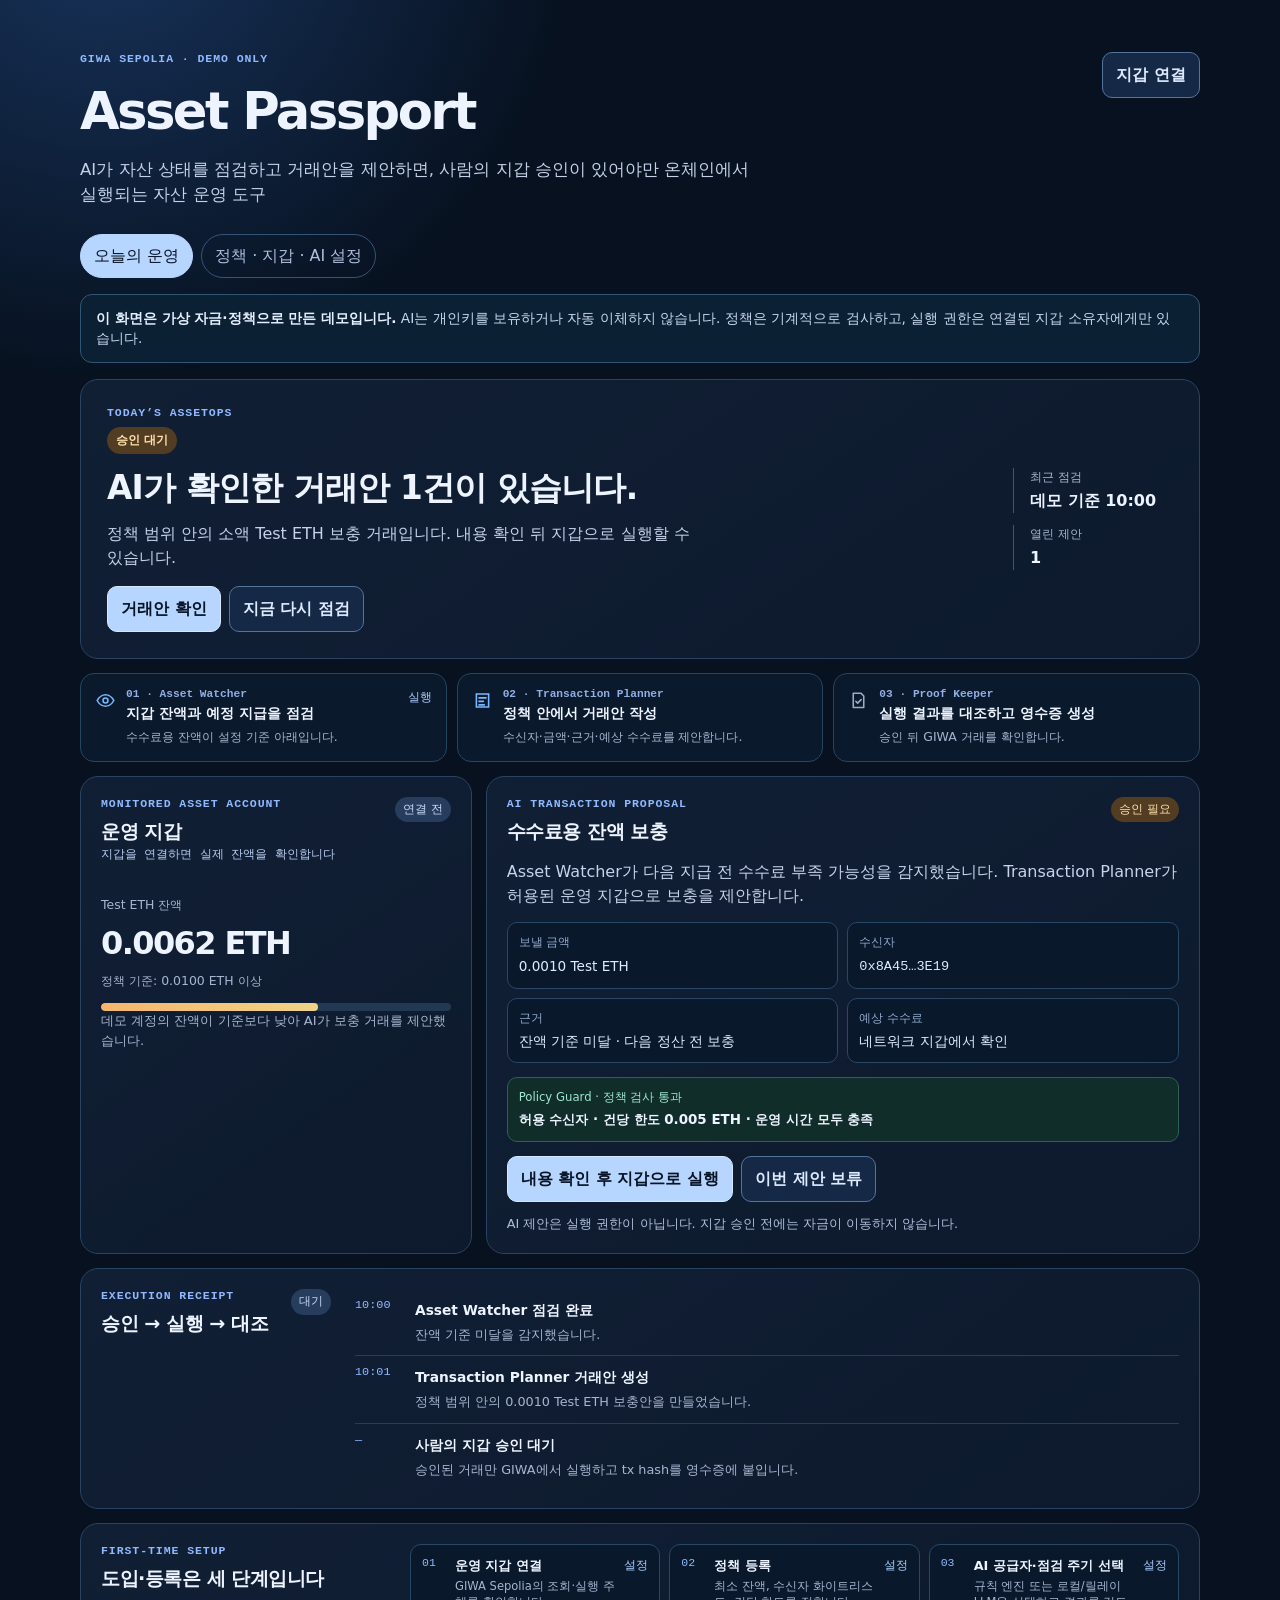
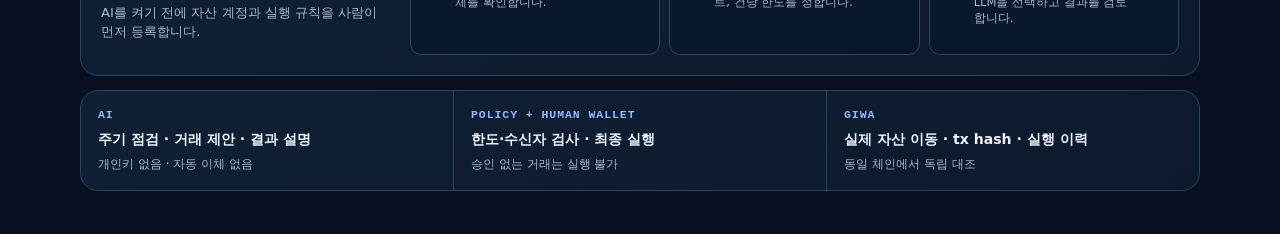
==== commit 9b680c1a: "feat: add managed AssetOps agent controls" ====
--- a/app/index.html
+++ b/app/index.html
@@ -42,9 +42,9 @@
       </section>
 
       <section class="operations-only agent-strip" aria-label="AI 에이전트 상태">
-        <article><span class="dot ready"></span><div><small>01 · Asset Watcher</small><strong>지갑 잔액과 예정 지급을 점검</strong><p id="watcher-status">수수료용 잔액이 설정 기준 아래입니다.</p></div><button id="watcher-run" class="text-button" type="button">실행</button></article>
-        <article><span class="dot ready"></span><div><small>02 · Transaction Planner</small><strong>정책 안에서 거래안 작성</strong><p>수신자·금액·근거·예상 수수료를 제안합니다.</p></div></article>
-        <article><span class="dot idle"></span><div><small>03 · Proof Keeper</small><strong>실행 결과를 대조하고 영수증 생성</strong><p id="proof-status">승인 뒤 GIWA 거래를 확인합니다.</p></div></article>
+        <article><svg class="agent-icon"><use href="assets/assetops-icons.svg#watcher"></use></svg><div><small>01 · Asset Watcher</small><strong>지갑 잔액과 예정 지급을 점검</strong><p id="watcher-status">수수료용 잔액이 설정 기준 아래입니다.</p></div><button id="watcher-run" class="text-button" type="button">실행</button></article>
+        <article><svg class="agent-icon"><use href="assets/assetops-icons.svg#planner"></use></svg><div><small>02 · Transaction Planner</small><strong>정책 안에서 거래안 작성</strong><p>수신자·금액·근거·예상 수수료를 제안합니다.</p></div></article>
+        <article><svg class="agent-icon muted-icon"><use href="assets/assetops-icons.svg#proof"></use></svg><div><small>03 · Proof Keeper</small><strong>실행 결과를 대조하고 영수증 생성</strong><p id="proof-status">승인 뒤 GIWA 거래를 확인합니다.</p></div></article>
       </section>
 
       <section class="operations-only dashboard" aria-label="온체인 자산 운영 대시보드">
@@ -80,6 +80,11 @@
         </ol>
       </section>
 
+      <section class="operations-only onboarding panel" aria-labelledby="onboarding-title">
+        <div><p class="eyebrow">First-time setup</p><h2 id="onboarding-title">도입·등록은 세 단계입니다</h2><p class="muted">AI를 켜기 전에 자산 계정과 실행 규칙을 사람이 먼저 등록합니다.</p></div>
+        <ol><li><span>01</span><div><strong>운영 지갑 연결</strong><small>GIWA Sepolia의 조회·실행 주체를 확인합니다.</small></div><button class="text-button setup-link" data-setup="wallet" type="button">설정</button></li><li><span>02</span><div><strong>정책 등록</strong><small>최소 잔액, 수신자 화이트리스트, 건당 한도를 정합니다.</small></div><button class="text-button setup-link" data-setup="policy" type="button">설정</button></li><li><span>03</span><div><strong>AI 공급자·점검 주기 선택</strong><small>규칙 엔진 또는 로컬/릴레이 LLM을 선택하고 결과를 검토합니다.</small></div><button class="text-button setup-link" data-setup="ai" type="button">설정</button></li></ol>
+      </section>
+
       <section class="settings-only settings-grid" aria-label="Asset Passport 설정">
         <article class="panel">
           <p class="eyebrow">Wallet & network</p><h2>운영 지갑과 GIWA</h2>
@@ -87,17 +92,18 @@
           <button id="settings-wallet-button" class="button secondary" type="button">지갑 연결 및 네트워크 확인</button>
           <p class="muted">개인키·복구 구문은 입력받지 않습니다. MVP에서는 테스트 자금만 사용합니다.</p>
         </article>
-        <article class="panel">
-          <p class="eyebrow">Policy guard</p><h2>사람이 정한 실행 규칙</h2>
+        <article id="policy-settings" class="panel">
+          <p class="eyebrow">Policy guard</p><h2><svg class="inline-icon"><use href="assets/assetops-icons.svg#policy"></use></svg>사람이 정한 실행 규칙</h2>
           <dl class="settings-list"><div><dt>건당 한도</dt><dd>0.005 Test ETH</dd></div><div><dt>허용 수신자</dt><dd>운영 보충 지갑 1개</dd></div><div><dt>자동 실행</dt><dd>사용 안 함</dd></div><div><dt>검사 주기</dt><dd>매일 09:00 · 실제 스케줄러 연결 전</dd></div></dl>
           <p class="muted">정책 검사는 LLM이 아니라 결정적 규칙 엔진이 수행합니다. 운영 환경에서는 서버 스케줄러가 Watcher를 호출합니다.</p>
         </article>
-        <article class="panel ai-settings">
+        <article id="ai-settings" class="panel ai-settings">
           <p class="eyebrow">AI supplier & agents</p><h2>AI는 제안하고 설명합니다</h2>
           <label>현재 공급자<select id="ai-provider"><option value="rules">내장 규칙 엔진 · LLM 미사용</option><option value="ollama">로컬 Ollama · 이 기기</option><option value="relay">외부 AI 보안 릴레이</option></select></label>
+          <label>공급자 주소<input id="ai-endpoint" type="url" inputmode="url" placeholder="로컬: http://127.0.0.1:11434 / 릴레이: https://…" /></label>
           <label>모델 또는 공급자 설명<input id="ai-model" type="text" placeholder="예: llama3.2:3b" /></label>
           <div class="agent-roles"><div><strong>Asset Watcher</strong><span>잔액·일정·미확정 거래 점검</span></div><div><strong>Transaction Planner</strong><span>거래안과 근거 작성</span></div><div><strong>Proof Keeper</strong><span>GIWA 결과 대조·영수증 정리</span></div></div>
-          <button id="save-ai-settings" class="button secondary" type="button">AI 설정 저장</button>
+          <div class="settings-actions"><button id="save-ai-settings" class="button secondary" type="button">AI 설정 저장</button><button id="test-ai-connection" class="button secondary" type="button">연결 확인</button></div>
           <p id="ai-settings-result" class="result" aria-live="polite">LLM은 설명·요약을 보조합니다. 승인·한도 검사·송금 권한은 갖지 않습니다.</p>
         </article>
       </section>
@@ -109,6 +115,6 @@
       </section>
     </main>
     <script src="config.js"></script>
-    <script src="app.js"></script>
+    <script type="module" src="app.js"></script>
   </body>
 </html>
--- a/app/styles.css
+++ b/app/styles.css
@@ -19,3 +19,5 @@
 .settings-grid { display: grid; grid-template-columns: repeat(3, 1fr); gap: 14px; }.settings-list { grid-template-columns: 1fr; margin: 16px 0; }.settings-grid .button { margin-top: 3px; }.ai-settings label { display: grid; gap: 5px; margin: 11px 0; color: #adc0df; font-size: .76rem; }.ai-settings select, .ai-settings input { width: 100%; padding: 9px; color: var(--ink); border: 1px solid #385978; border-radius: 9px; background: #09182b; }.agent-roles { display: grid; gap: 8px; margin: 16px 0; }.agent-roles div { display: grid; gap: 2px; padding-left: 10px; border-left: 2px solid #4b83c5; }.agent-roles strong { font-size: .83rem; }.agent-roles span { color: var(--muted); font-size: .75rem; }.shell[data-view="operations"] .settings-only, .shell[data-view="settings"] .operations-only { display: none; }
 @media (max-width: 780px) { .shell { width: min(100% - 24px, 1120px); padding-top: 30px; }.topbar, .hero, .receipt { flex-direction: column; }.topbar { gap: 18px; }.hero-metric { grid-template-columns: 1fr 1fr; width: 100%; }.hero-metric div { padding-left: 0; border-left: 0; border-top: 1px solid #3a5778; padding-top: 9px; }.agent-strip, .dashboard, .settings-grid { grid-template-columns: 1fr; }.proposal-facts { grid-template-columns: 1fr; }.receipt > div { min-width: 0; }.boundaries { display: grid; }.boundaries div { border-left: 0; border-top: 1px solid var(--line); }.boundaries div:first-child { border-top: 0; } }
 @media (prefers-reduced-motion: reduce) { *, *::before, *::after { scroll-behavior: auto !important; transition-duration: .01ms !important; } }
+.agent-icon { flex: none; width: 21px; height: 21px; margin-top: 2px; color: #78b8ff; }.agent-icon.muted-icon { color: #9aacc8; }.inline-icon { width: 18px; height: 18px; margin-right: 6px; vertical-align: -3px; color: #87beff; }.onboarding { display: flex; justify-content: space-between; gap: 24px; margin-top: 14px; }.onboarding > div { max-width: 285px; }.onboarding ol { display: grid; flex: 1; grid-template-columns: repeat(3, 1fr); gap: 9px; padding: 0; margin: 0; list-style: none; }.onboarding li { display: grid; grid-template-columns: 25px 1fr auto; gap: 8px; align-items: start; padding: 11px; border: 1px solid #284866; border-radius: 11px; background: #09182b; }.onboarding li > span { color: #90b9ff; font: .72rem ui-monospace, monospace; }.onboarding strong, .onboarding small { display: block; }.onboarding strong { font-size: .8rem; }.onboarding small { margin-top: 3px; color: var(--muted); font-size: .72rem; line-height: 1.4; }.settings-actions { display: flex; flex-wrap: wrap; gap: 8px; }
+@media (max-width: 780px) { .onboarding { flex-direction: column; }.onboarding ol { grid-template-columns: 1fr; } }
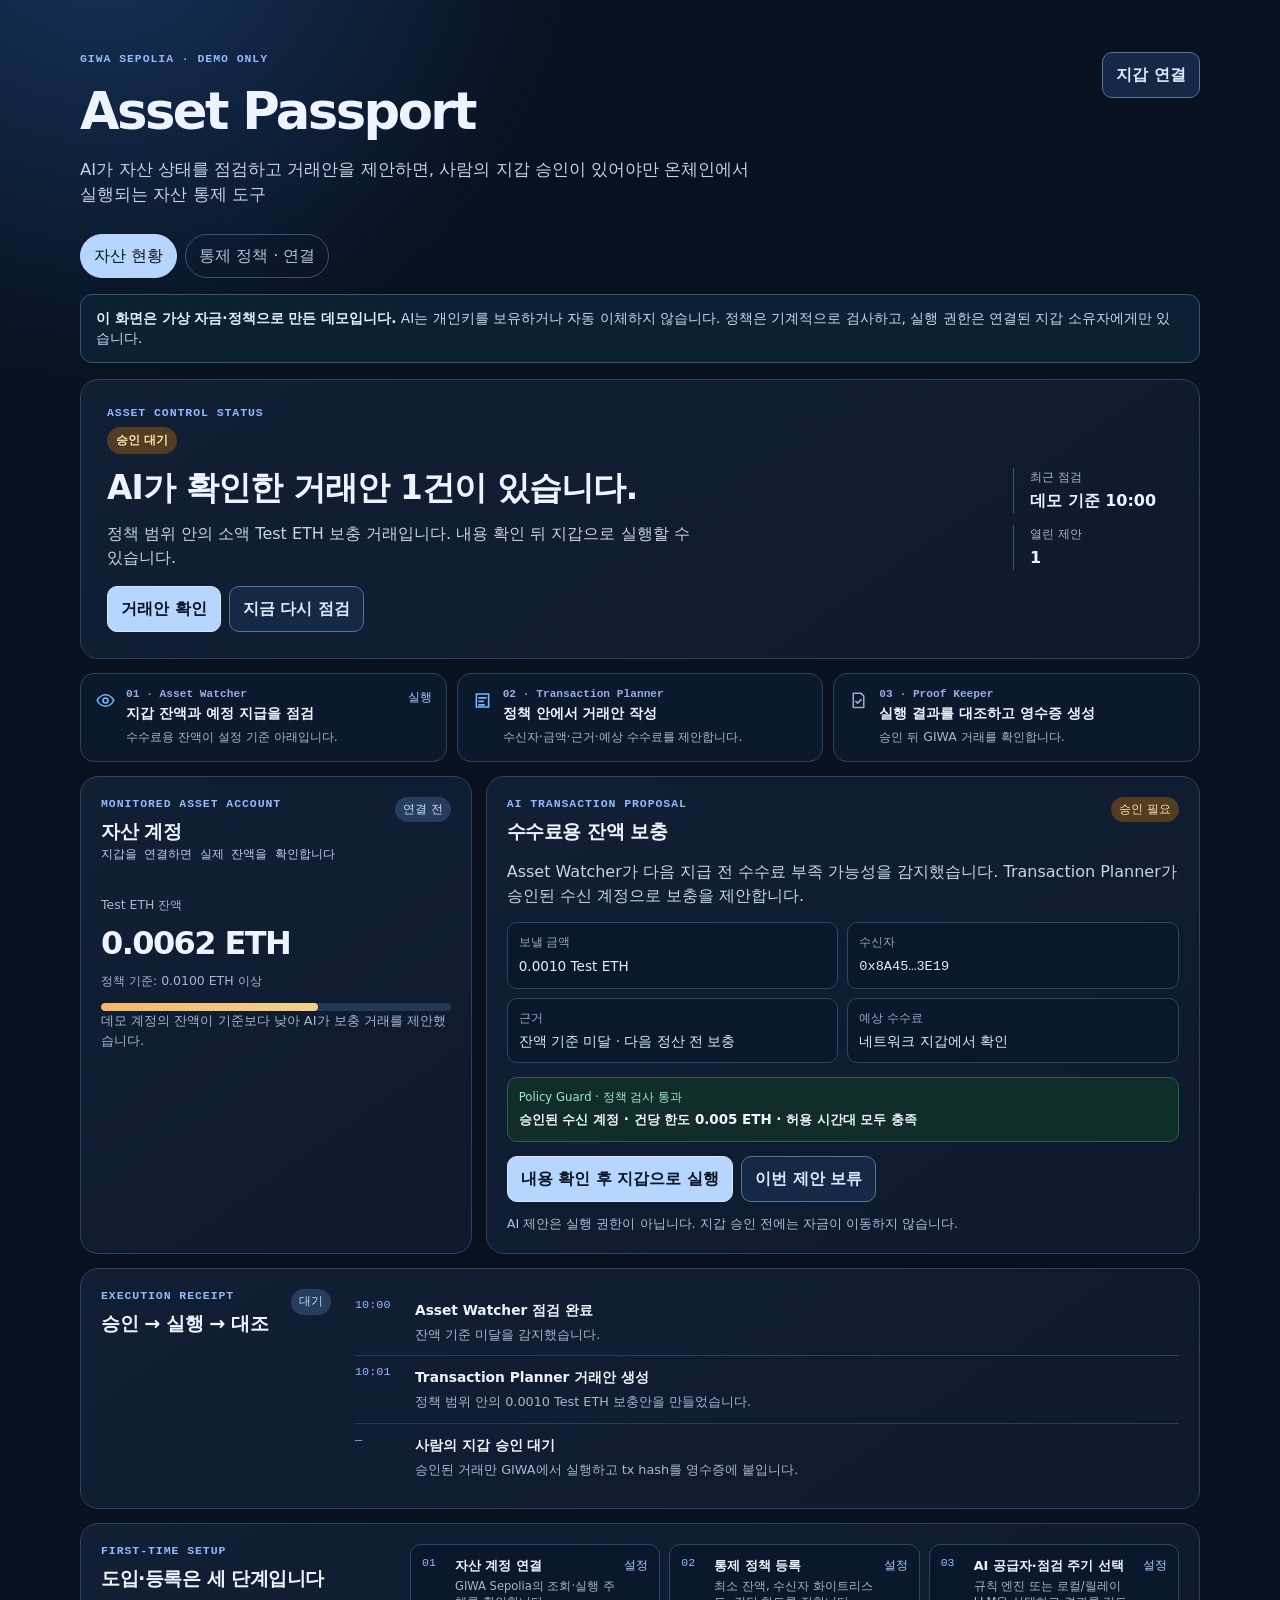
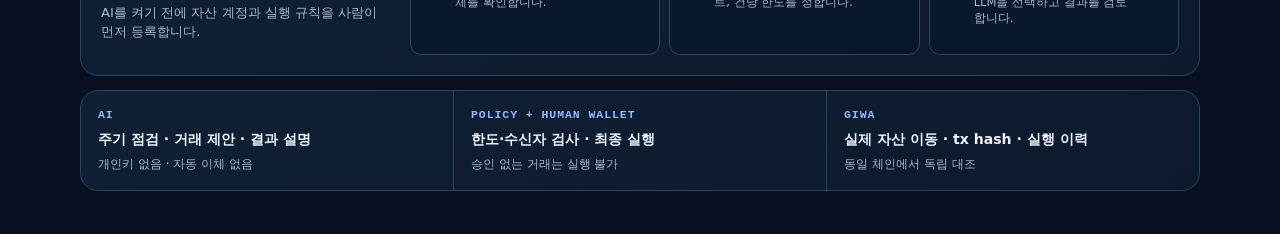
==== commit 2ffba051: "docs: use business asset control terminology" ====
--- a/app/index.html
+++ b/app/index.html
@@ -13,14 +13,14 @@
         <div>
           <p class="eyebrow">GIWA Sepolia · Demo only</p>
           <h1>Asset Passport</h1>
-          <p class="subtitle">AI가 자산 상태를 점검하고 거래안을 제안하면, 사람의 지갑 승인이 있어야만 온체인에서 실행되는 자산 운영 도구</p>
+          <p class="subtitle">AI가 자산 상태를 점검하고 거래안을 제안하면, 사람의 지갑 승인이 있어야만 온체인에서 실행되는 자산 통제 도구</p>
         </div>
         <button id="wallet-button" class="button secondary" type="button">지갑 연결</button>
       </header>
 
       <nav class="view-tabs" aria-label="Asset Passport 화면">
-        <button class="view-tab active" type="button" data-view="operations" aria-pressed="true">오늘의 운영</button>
-        <button class="view-tab" type="button" data-view="settings" aria-pressed="false">정책 · 지갑 · AI 설정</button>
+        <button class="view-tab active" type="button" data-view="operations" aria-pressed="true">자산 현황</button>
+        <button class="view-tab" type="button" data-view="settings" aria-pressed="false">통제 정책 · 연결</button>
       </nav>
 
       <aside class="notice">
@@ -29,7 +29,7 @@
 
       <section class="operations-only hero" aria-labelledby="hero-title">
         <div>
-          <p class="eyebrow">Today’s AssetOps</p>
+          <p class="eyebrow">Asset control status</p>
           <p id="hero-state" class="state waiting">승인 대기</p>
           <h2 id="hero-title">AI가 확인한 거래안 1건이 있습니다.</h2>
           <p id="hero-copy">정책 범위 안의 소액 Test ETH 보충 거래입니다. 내용 확인 뒤 지갑으로 실행할 수 있습니다.</p>
@@ -47,9 +47,9 @@
         <article><svg class="agent-icon muted-icon"><use href="assets/assetops-icons.svg#proof"></use></svg><div><small>03 · Proof Keeper</small><strong>실행 결과를 대조하고 영수증 생성</strong><p id="proof-status">승인 뒤 GIWA 거래를 확인합니다.</p></div></article>
       </section>
 
-      <section class="operations-only dashboard" aria-label="온체인 자산 운영 대시보드">
+      <section class="operations-only dashboard" aria-label="온체인 자산 통제 현황">
         <article class="panel balance-panel">
-          <div class="panel-heading"><div><p class="eyebrow">Monitored asset account</p><h2>운영 지갑</h2></div><span id="wallet-state" class="chip">연결 전</span></div>
+          <div class="panel-heading"><div><p class="eyebrow">Monitored asset account</p><h2>자산 계정</h2></div><span id="wallet-state" class="chip">연결 전</span></div>
           <p id="account-address" class="address">지갑을 연결하면 실제 잔액을 확인합니다</p>
           <div class="balance"><span>Test ETH 잔액</span><strong id="wallet-balance">0.0062 ETH</strong><small>정책 기준: 0.0100 ETH 이상</small></div>
           <div class="meter" aria-label="잔액 정책 기준 대비"><span id="balance-meter"></span></div>
@@ -58,14 +58,14 @@
 
         <article id="proposal-card" class="panel proposal-panel" tabindex="-1">
           <div class="panel-heading"><div><p class="eyebrow">AI transaction proposal</p><h2>수수료용 잔액 보충</h2></div><span id="proposal-state" class="chip warning">승인 필요</span></div>
-          <p class="proposal-summary">Asset Watcher가 다음 지급 전 수수료 부족 가능성을 감지했습니다. Transaction Planner가 허용된 운영 지갑으로 보충을 제안합니다.</p>
+          <p class="proposal-summary">Asset Watcher가 다음 지급 전 수수료 부족 가능성을 감지했습니다. Transaction Planner가 승인된 수신 계정으로 보충을 제안합니다.</p>
           <dl class="proposal-facts">
             <div><dt>보낼 금액</dt><dd id="proposal-amount">0.0010 Test ETH</dd></div>
             <div><dt>수신자</dt><dd id="proposal-recipient" class="address">0x8A45…3E19</dd></div>
             <div><dt>근거</dt><dd>잔액 기준 미달 · 다음 정산 전 보충</dd></div>
             <div><dt>예상 수수료</dt><dd>네트워크 지갑에서 확인</dd></div>
           </dl>
-          <div class="policy-check"><span>Policy Guard · 정책 검사 통과</span><strong>허용 수신자 · 건당 한도 0.005 ETH · 운영 시간 모두 충족</strong></div>
+          <div class="policy-check"><span>Policy Guard · 정책 검사 통과</span><strong>승인된 수신 계정 · 건당 한도 0.005 ETH · 허용 시간대 모두 충족</strong></div>
           <div class="proposal-actions"><button id="approve-proposal" class="button primary" type="button">내용 확인 후 지갑으로 실행</button><button id="reject-proposal" class="button secondary" type="button">이번 제안 보류</button></div>
           <p id="proposal-result" class="result" aria-live="polite">AI 제안은 실행 권한이 아닙니다. 지갑 승인 전에는 자금이 이동하지 않습니다.</p>
         </article>
@@ -82,20 +82,20 @@
 
       <section class="operations-only onboarding panel" aria-labelledby="onboarding-title">
         <div><p class="eyebrow">First-time setup</p><h2 id="onboarding-title">도입·등록은 세 단계입니다</h2><p class="muted">AI를 켜기 전에 자산 계정과 실행 규칙을 사람이 먼저 등록합니다.</p></div>
-        <ol><li><span>01</span><div><strong>운영 지갑 연결</strong><small>GIWA Sepolia의 조회·실행 주체를 확인합니다.</small></div><button class="text-button setup-link" data-setup="wallet" type="button">설정</button></li><li><span>02</span><div><strong>정책 등록</strong><small>최소 잔액, 수신자 화이트리스트, 건당 한도를 정합니다.</small></div><button class="text-button setup-link" data-setup="policy" type="button">설정</button></li><li><span>03</span><div><strong>AI 공급자·점검 주기 선택</strong><small>규칙 엔진 또는 로컬/릴레이 LLM을 선택하고 결과를 검토합니다.</small></div><button class="text-button setup-link" data-setup="ai" type="button">설정</button></li></ol>
+        <ol><li><span>01</span><div><strong>자산 계정 연결</strong><small>GIWA Sepolia의 조회·실행 주체를 확인합니다.</small></div><button class="text-button setup-link" data-setup="wallet" type="button">설정</button></li><li><span>02</span><div><strong>통제 정책 등록</strong><small>최소 잔액, 수신자 화이트리스트, 건당 한도를 정합니다.</small></div><button class="text-button setup-link" data-setup="policy" type="button">설정</button></li><li><span>03</span><div><strong>AI 공급자·점검 주기 선택</strong><small>규칙 엔진 또는 로컬/릴레이 LLM을 선택하고 결과를 검토합니다.</small></div><button class="text-button setup-link" data-setup="ai" type="button">설정</button></li></ol>
       </section>
 
       <section class="settings-only settings-grid" aria-label="Asset Passport 설정">
         <article class="panel">
-          <p class="eyebrow">Wallet & network</p><h2>운영 지갑과 GIWA</h2>
+          <p class="eyebrow">Account & network</p><h2>자산 계정과 GIWA</h2>
           <dl class="settings-list"><div><dt>연결 지갑</dt><dd id="settings-account">연결 전</dd></div><div><dt>네트워크</dt><dd id="network-name">GIWA Sepolia 확인 전</dd></div><div><dt>실행 컨트랙트</dt><dd id="controller-address" class="address">테스트넷 배포 전</dd></div></dl>
           <button id="settings-wallet-button" class="button secondary" type="button">지갑 연결 및 네트워크 확인</button>
           <p class="muted">개인키·복구 구문은 입력받지 않습니다. MVP에서는 테스트 자금만 사용합니다.</p>
         </article>
         <article id="policy-settings" class="panel">
           <p class="eyebrow">Policy guard</p><h2><svg class="inline-icon"><use href="assets/assetops-icons.svg#policy"></use></svg>사람이 정한 실행 규칙</h2>
-          <dl class="settings-list"><div><dt>건당 한도</dt><dd>0.005 Test ETH</dd></div><div><dt>허용 수신자</dt><dd>운영 보충 지갑 1개</dd></div><div><dt>자동 실행</dt><dd>사용 안 함</dd></div><div><dt>검사 주기</dt><dd>매일 09:00 · 실제 스케줄러 연결 전</dd></div></dl>
-          <p class="muted">정책 검사는 LLM이 아니라 결정적 규칙 엔진이 수행합니다. 운영 환경에서는 서버 스케줄러가 Watcher를 호출합니다.</p>
+          <dl class="settings-list"><div><dt>건당 한도</dt><dd>0.005 Test ETH</dd></div><div><dt>승인된 수신 계정</dt><dd>보충 계정 1개</dd></div><div><dt>자동 실행</dt><dd>사용 안 함</dd></div><div><dt>검사 주기</dt><dd>매일 09:00 · 실제 스케줄러 연결 전</dd></div></dl>
+          <p class="muted">정책 검사는 LLM이 아니라 결정적 규칙 엔진이 수행합니다. 서비스 환경에서는 서버 스케줄러가 Watcher를 호출합니다.</p>
         </article>
         <article id="ai-settings" class="panel ai-settings">
           <p class="eyebrow">AI supplier & agents</p><h2>AI는 제안하고 설명합니다</h2>
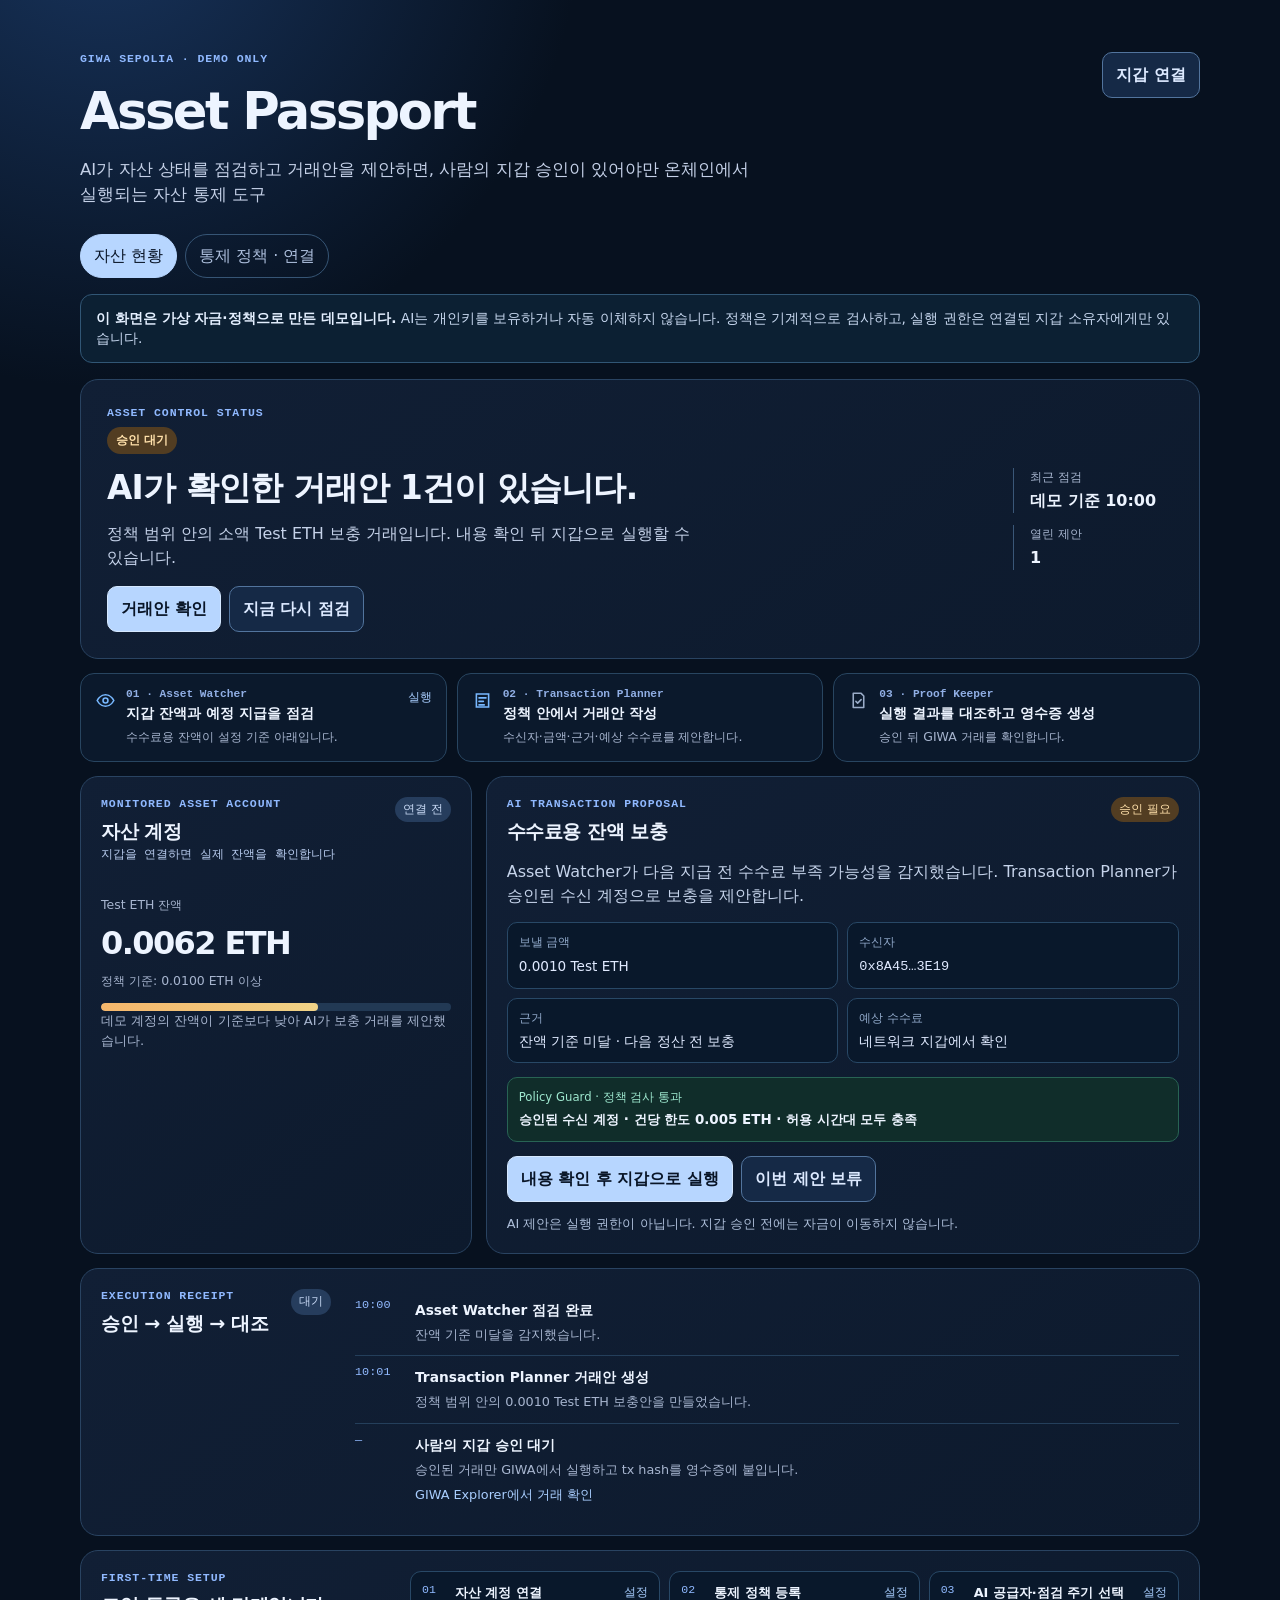
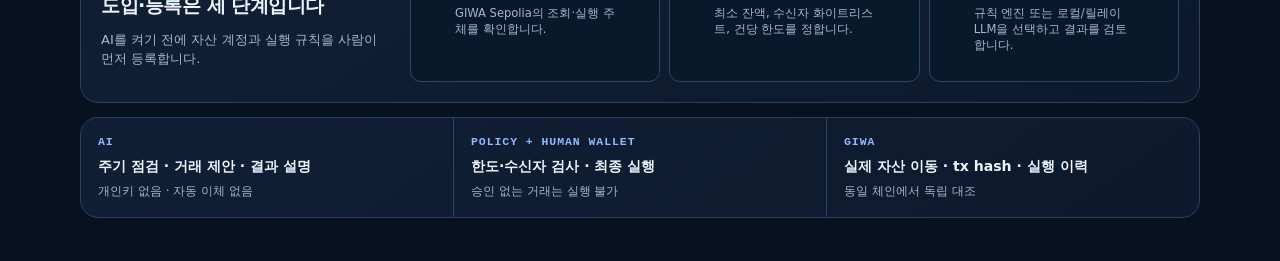
==== commit abec6120: "feat: connect AssetOps wallet execution flow" ====
--- a/app/index.html
+++ b/app/index.html
@@ -76,7 +76,7 @@
         <ol id="receipt-timeline" class="timeline">
           <li><time>10:00</time><div><strong>Asset Watcher 점검 완료</strong><p>잔액 기준 미달을 감지했습니다.</p></div></li>
           <li><time>10:01</time><div><strong>Transaction Planner 거래안 생성</strong><p>정책 범위 안의 0.0010 Test ETH 보충안을 만들었습니다.</p></div></li>
-          <li><time>—</time><div><strong>사람의 지갑 승인 대기</strong><p>승인된 거래만 GIWA에서 실행하고 tx hash를 영수증에 붙입니다.</p></div></li>
+          <li><time id="execution-time">—</time><div><strong id="execution-title">사람의 지갑 승인 대기</strong><p id="execution-detail">승인된 거래만 GIWA에서 실행하고 tx hash를 영수증에 붙입니다.</p><a id="receipt-explorer" class="receipt-link" hidden target="_blank" rel="noreferrer">GIWA Explorer에서 거래 확인</a></div></li>
         </ol>
       </section>
 
@@ -94,7 +94,9 @@
         </article>
         <article id="policy-settings" class="panel">
           <p class="eyebrow">Policy guard</p><h2><svg class="inline-icon"><use href="assets/assetops-icons.svg#policy"></use></svg>사람이 정한 실행 규칙</h2>
-          <dl class="settings-list"><div><dt>건당 한도</dt><dd>0.005 Test ETH</dd></div><div><dt>승인된 수신 계정</dt><dd>보충 계정 1개</dd></div><div><dt>자동 실행</dt><dd>사용 안 함</dd></div><div><dt>검사 주기</dt><dd>매일 09:00 · 실제 스케줄러 연결 전</dd></div></dl>
+          <dl class="settings-list"><div><dt>건당 한도</dt><dd>0.005 Test ETH</dd></div><div><dt>승인된 수신 계정</dt><dd>보충 계정 1개</dd></div><div><dt>온체인 정책</dt><dd id="policy-contract-state">테스트넷 배포 전</dd></div><div><dt>자동 실행</dt><dd>사용 안 함</dd></div><div><dt>검사 주기</dt><dd>매일 09:00 · 실제 스케줄러 연결 전</dd></div></dl>
+          <button id="register-policy" class="button secondary" type="button">지갑으로 정책 등록</button>
+          <p id="policy-result" class="result" aria-live="polite">배포 뒤, 컨트랙트 소유자 지갑이 수신 계정과 한도를 한 번 등록합니다.</p>
           <p class="muted">정책 검사는 LLM이 아니라 결정적 규칙 엔진이 수행합니다. 서비스 환경에서는 서버 스케줄러가 Watcher를 호출합니다.</p>
         </article>
         <article id="ai-settings" class="panel ai-settings">
--- a/app/styles.css
+++ b/app/styles.css
@@ -19,5 +19,5 @@
 .settings-grid { display: grid; grid-template-columns: repeat(3, 1fr); gap: 14px; }.settings-list { grid-template-columns: 1fr; margin: 16px 0; }.settings-grid .button { margin-top: 3px; }.ai-settings label { display: grid; gap: 5px; margin: 11px 0; color: #adc0df; font-size: .76rem; }.ai-settings select, .ai-settings input { width: 100%; padding: 9px; color: var(--ink); border: 1px solid #385978; border-radius: 9px; background: #09182b; }.agent-roles { display: grid; gap: 8px; margin: 16px 0; }.agent-roles div { display: grid; gap: 2px; padding-left: 10px; border-left: 2px solid #4b83c5; }.agent-roles strong { font-size: .83rem; }.agent-roles span { color: var(--muted); font-size: .75rem; }.shell[data-view="operations"] .settings-only, .shell[data-view="settings"] .operations-only { display: none; }
 @media (max-width: 780px) { .shell { width: min(100% - 24px, 1120px); padding-top: 30px; }.topbar, .hero, .receipt { flex-direction: column; }.topbar { gap: 18px; }.hero-metric { grid-template-columns: 1fr 1fr; width: 100%; }.hero-metric div { padding-left: 0; border-left: 0; border-top: 1px solid #3a5778; padding-top: 9px; }.agent-strip, .dashboard, .settings-grid { grid-template-columns: 1fr; }.proposal-facts { grid-template-columns: 1fr; }.receipt > div { min-width: 0; }.boundaries { display: grid; }.boundaries div { border-left: 0; border-top: 1px solid var(--line); }.boundaries div:first-child { border-top: 0; } }
 @media (prefers-reduced-motion: reduce) { *, *::before, *::after { scroll-behavior: auto !important; transition-duration: .01ms !important; } }
-.agent-icon { flex: none; width: 21px; height: 21px; margin-top: 2px; color: #78b8ff; }.agent-icon.muted-icon { color: #9aacc8; }.inline-icon { width: 18px; height: 18px; margin-right: 6px; vertical-align: -3px; color: #87beff; }.onboarding { display: flex; justify-content: space-between; gap: 24px; margin-top: 14px; }.onboarding > div { max-width: 285px; }.onboarding ol { display: grid; flex: 1; grid-template-columns: repeat(3, 1fr); gap: 9px; padding: 0; margin: 0; list-style: none; }.onboarding li { display: grid; grid-template-columns: 25px 1fr auto; gap: 8px; align-items: start; padding: 11px; border: 1px solid #284866; border-radius: 11px; background: #09182b; }.onboarding li > span { color: #90b9ff; font: .72rem ui-monospace, monospace; }.onboarding strong, .onboarding small { display: block; }.onboarding strong { font-size: .8rem; }.onboarding small { margin-top: 3px; color: var(--muted); font-size: .72rem; line-height: 1.4; }.settings-actions { display: flex; flex-wrap: wrap; gap: 8px; }
+.agent-icon { flex: none; width: 21px; height: 21px; margin-top: 2px; color: #78b8ff; }.agent-icon.muted-icon { color: #9aacc8; }.inline-icon { width: 18px; height: 18px; margin-right: 6px; vertical-align: -3px; color: #87beff; }.onboarding { display: flex; justify-content: space-between; gap: 24px; margin-top: 14px; }.onboarding > div { max-width: 285px; }.onboarding ol { display: grid; flex: 1; grid-template-columns: repeat(3, 1fr); gap: 9px; padding: 0; margin: 0; list-style: none; }.onboarding li { display: grid; grid-template-columns: 25px 1fr auto; gap: 8px; align-items: start; padding: 11px; border: 1px solid #284866; border-radius: 11px; background: #09182b; }.onboarding li > span { color: #90b9ff; font: .72rem ui-monospace, monospace; }.onboarding strong, .onboarding small { display: block; }.onboarding strong { font-size: .8rem; }.onboarding small { margin-top: 3px; color: var(--muted); font-size: .72rem; line-height: 1.4; }.settings-actions { display: flex; flex-wrap: wrap; gap: 8px; }.receipt-link { display: inline-block; margin-top: 6px; color: #a9ceff; font-size: .8rem; }
 @media (max-width: 780px) { .onboarding { flex-direction: column; }.onboarding ol { grid-template-columns: 1fr; } }
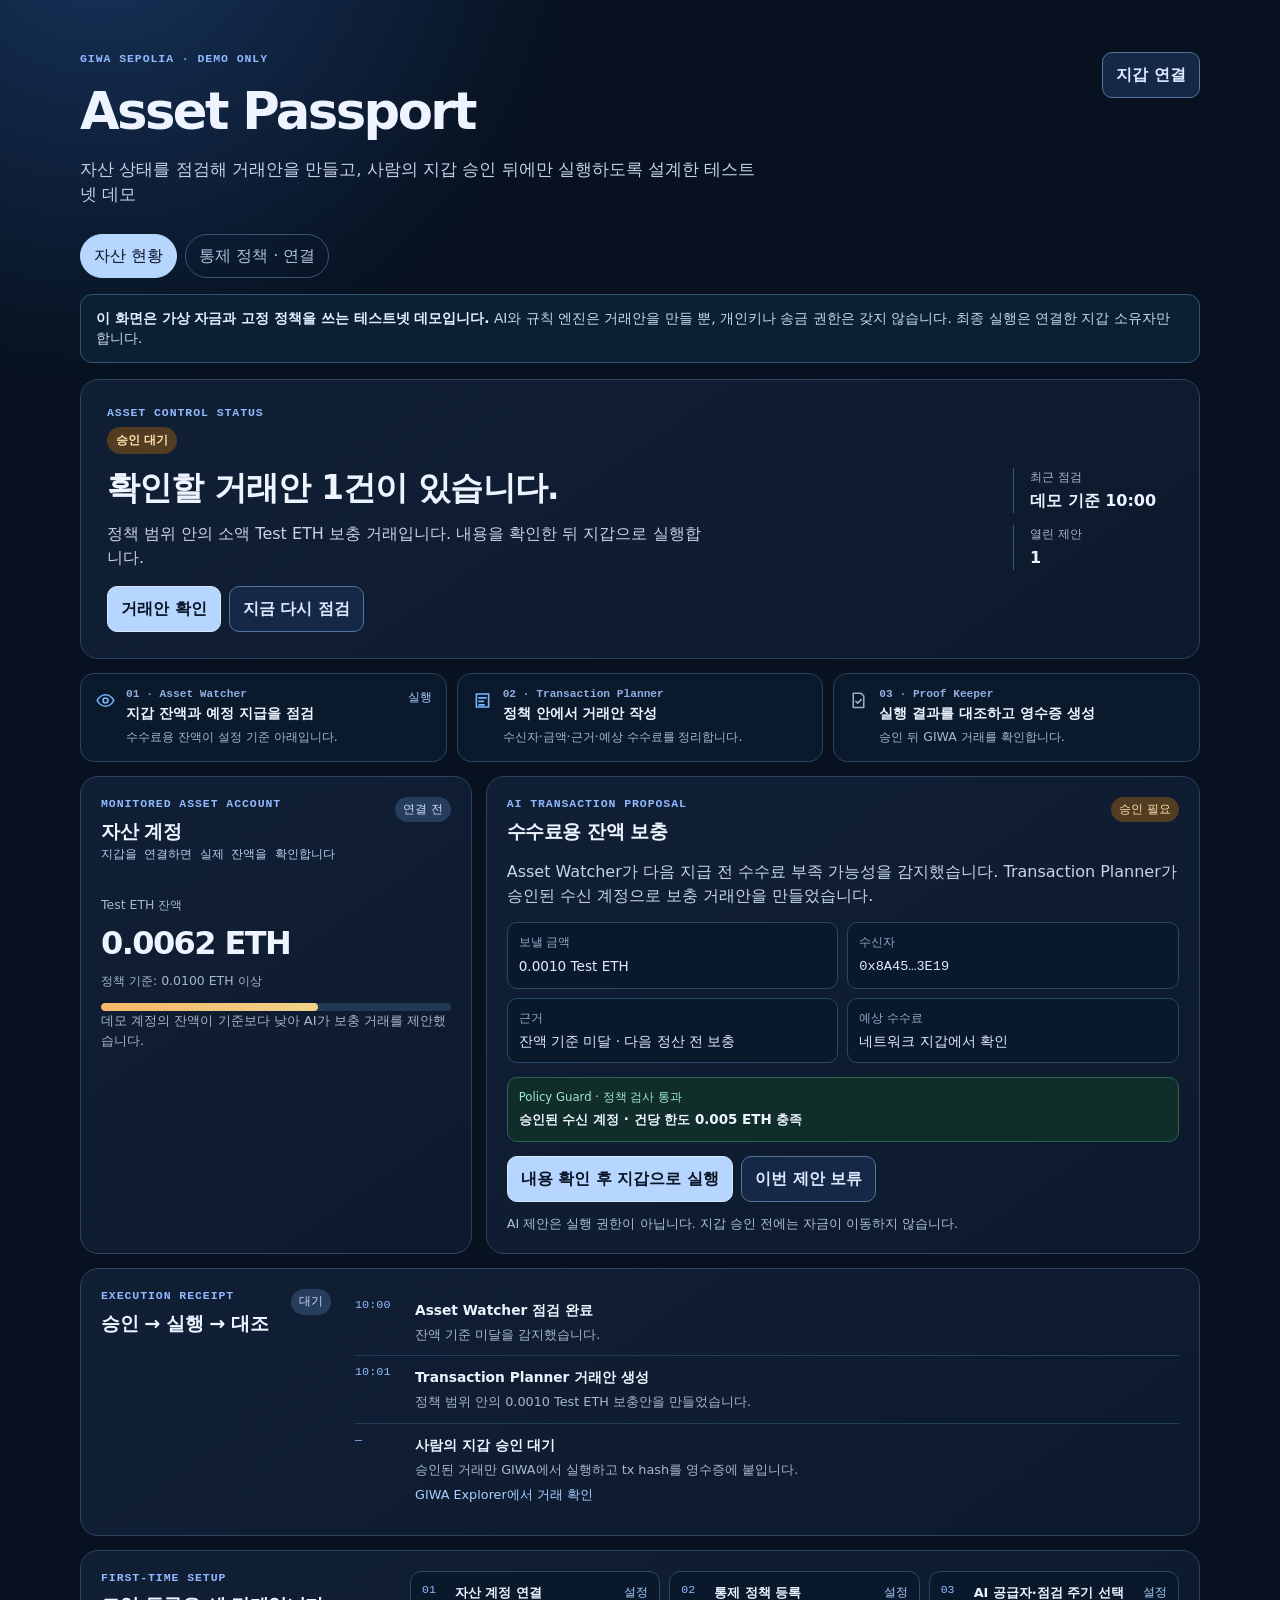
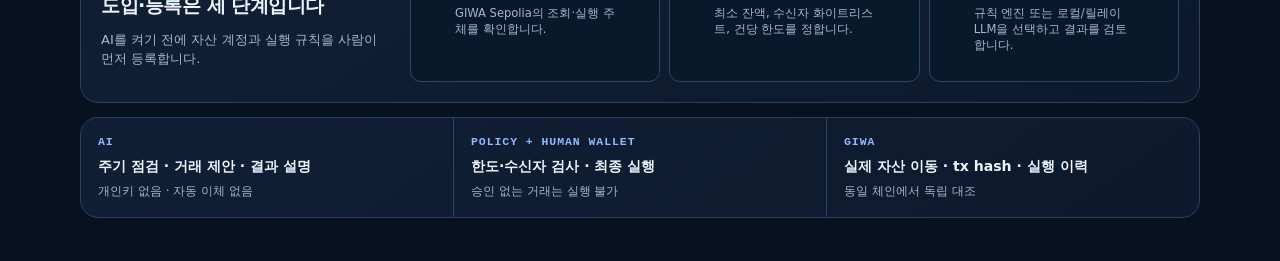
==== commit 9c550166: "docs: align public copy with MVP scope" ====
--- a/app/index.html
+++ b/app/index.html
@@ -13,7 +13,7 @@
         <div>
           <p class="eyebrow">GIWA Sepolia · Demo only</p>
           <h1>Asset Passport</h1>
-          <p class="subtitle">AI가 자산 상태를 점검하고 거래안을 제안하면, 사람의 지갑 승인이 있어야만 온체인에서 실행되는 자산 통제 도구</p>
+          <p class="subtitle">자산 상태를 점검해 거래안을 만들고, 사람의 지갑 승인 뒤에만 실행하도록 설계한 테스트넷 데모</p>
         </div>
         <button id="wallet-button" class="button secondary" type="button">지갑 연결</button>
       </header>
@@ -24,15 +24,15 @@
       </nav>
 
       <aside class="notice">
-        <strong>이 화면은 가상 자금·정책으로 만든 데모입니다.</strong> AI는 개인키를 보유하거나 자동 이체하지 않습니다. 정책은 기계적으로 검사하고, 실행 권한은 연결된 지갑 소유자에게만 있습니다.
+        <strong>이 화면은 가상 자금과 고정 정책을 쓰는 테스트넷 데모입니다.</strong> AI와 규칙 엔진은 거래안을 만들 뿐, 개인키나 송금 권한은 갖지 않습니다. 최종 실행은 연결한 지갑 소유자만 합니다.
       </aside>
 
       <section class="operations-only hero" aria-labelledby="hero-title">
         <div>
           <p class="eyebrow">Asset control status</p>
           <p id="hero-state" class="state waiting">승인 대기</p>
-          <h2 id="hero-title">AI가 확인한 거래안 1건이 있습니다.</h2>
-          <p id="hero-copy">정책 범위 안의 소액 Test ETH 보충 거래입니다. 내용 확인 뒤 지갑으로 실행할 수 있습니다.</p>
+          <h2 id="hero-title">확인할 거래안 1건이 있습니다.</h2>
+          <p id="hero-copy">정책 범위 안의 소액 Test ETH 보충 거래입니다. 내용을 확인한 뒤 지갑으로 실행합니다.</p>
           <div class="hero-actions">
             <button id="open-proposal" class="button primary" type="button">거래안 확인</button>
             <button id="run-watcher" class="button secondary" type="button">지금 다시 점검</button>
@@ -43,7 +43,7 @@
 
       <section class="operations-only agent-strip" aria-label="AI 에이전트 상태">
         <article><svg class="agent-icon"><use href="assets/assetops-icons.svg#watcher"></use></svg><div><small>01 · Asset Watcher</small><strong>지갑 잔액과 예정 지급을 점검</strong><p id="watcher-status">수수료용 잔액이 설정 기준 아래입니다.</p></div><button id="watcher-run" class="text-button" type="button">실행</button></article>
-        <article><svg class="agent-icon"><use href="assets/assetops-icons.svg#planner"></use></svg><div><small>02 · Transaction Planner</small><strong>정책 안에서 거래안 작성</strong><p>수신자·금액·근거·예상 수수료를 제안합니다.</p></div></article>
+        <article><svg class="agent-icon"><use href="assets/assetops-icons.svg#planner"></use></svg><div><small>02 · Transaction Planner</small><strong>정책 안에서 거래안 작성</strong><p>수신자·금액·근거·예상 수수료를 정리합니다.</p></div></article>
         <article><svg class="agent-icon muted-icon"><use href="assets/assetops-icons.svg#proof"></use></svg><div><small>03 · Proof Keeper</small><strong>실행 결과를 대조하고 영수증 생성</strong><p id="proof-status">승인 뒤 GIWA 거래를 확인합니다.</p></div></article>
       </section>
 
@@ -58,14 +58,14 @@
 
         <article id="proposal-card" class="panel proposal-panel" tabindex="-1">
           <div class="panel-heading"><div><p class="eyebrow">AI transaction proposal</p><h2>수수료용 잔액 보충</h2></div><span id="proposal-state" class="chip warning">승인 필요</span></div>
-          <p class="proposal-summary">Asset Watcher가 다음 지급 전 수수료 부족 가능성을 감지했습니다. Transaction Planner가 승인된 수신 계정으로 보충을 제안합니다.</p>
+          <p class="proposal-summary">Asset Watcher가 다음 지급 전 수수료 부족 가능성을 감지했습니다. Transaction Planner가 승인된 수신 계정으로 보충 거래안을 만들었습니다.</p>
           <dl class="proposal-facts">
             <div><dt>보낼 금액</dt><dd id="proposal-amount">0.0010 Test ETH</dd></div>
             <div><dt>수신자</dt><dd id="proposal-recipient" class="address">0x8A45…3E19</dd></div>
             <div><dt>근거</dt><dd>잔액 기준 미달 · 다음 정산 전 보충</dd></div>
             <div><dt>예상 수수료</dt><dd>네트워크 지갑에서 확인</dd></div>
           </dl>
-          <div class="policy-check"><span>Policy Guard · 정책 검사 통과</span><strong>승인된 수신 계정 · 건당 한도 0.005 ETH · 허용 시간대 모두 충족</strong></div>
+          <div class="policy-check"><span>Policy Guard · 정책 검사 통과</span><strong>승인된 수신 계정 · 건당 한도 0.005 ETH 충족</strong></div>
           <div class="proposal-actions"><button id="approve-proposal" class="button primary" type="button">내용 확인 후 지갑으로 실행</button><button id="reject-proposal" class="button secondary" type="button">이번 제안 보류</button></div>
           <p id="proposal-result" class="result" aria-live="polite">AI 제안은 실행 권한이 아닙니다. 지갑 승인 전에는 자금이 이동하지 않습니다.</p>
         </article>
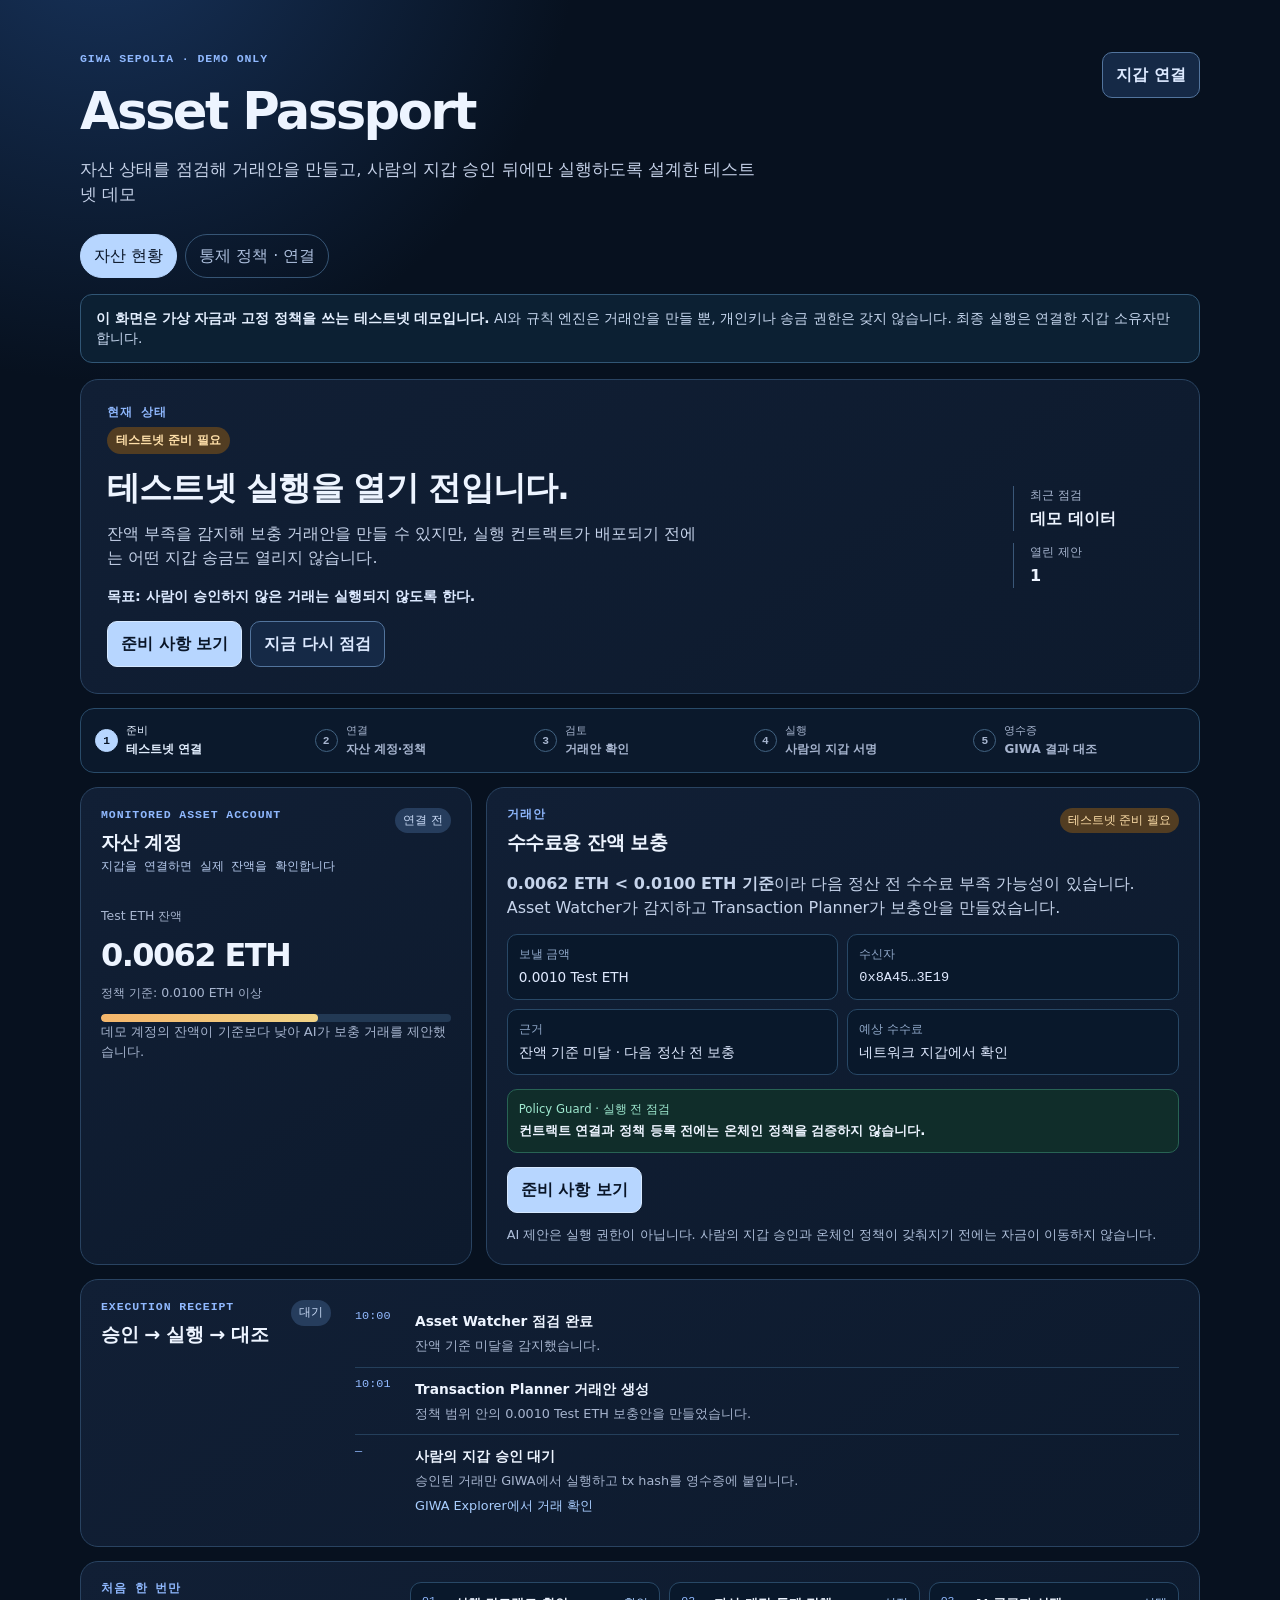
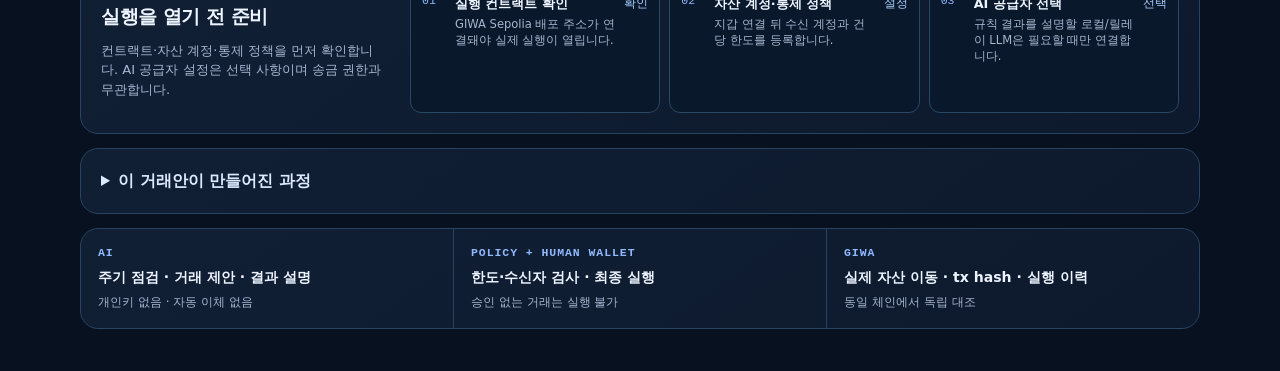
==== commit 6d166fc3: "feat: make AssetOps journey state-driven" ====
--- a/app/index.html
+++ b/app/index.html
@@ -29,22 +29,27 @@
 
       <section class="operations-only hero" aria-labelledby="hero-title">
         <div>
-          <p class="eyebrow">Asset control status</p>
-          <p id="hero-state" class="state waiting">승인 대기</p>
-          <h2 id="hero-title">확인할 거래안 1건이 있습니다.</h2>
-          <p id="hero-copy">정책 범위 안의 소액 Test ETH 보충 거래입니다. 내용을 확인한 뒤 지갑으로 실행합니다.</p>
+          <p class="eyebrow">현재 상태</p>
+          <p id="hero-state" class="state waiting">테스트넷 준비 필요</p>
+          <h2 id="hero-title">테스트넷 실행을 열기 전입니다.</h2>
+          <p id="hero-copy">잔액 부족을 감지해 보충 거래안을 만들 수 있지만, 실행 컨트랙트가 배포되기 전에는 어떤 지갑 송금도 열리지 않습니다.</p>
+          <p class="hero-goal">목표: 사람이 승인하지 않은 거래는 실행되지 않도록 한다.</p>
           <div class="hero-actions">
-            <button id="open-proposal" class="button primary" type="button">거래안 확인</button>
+            <button id="hero-primary-action" class="button primary" type="button">준비 사항 보기</button>
             <button id="run-watcher" class="button secondary" type="button">지금 다시 점검</button>
           </div>
         </div>
-        <dl class="hero-metric"><div><dt>최근 점검</dt><dd id="last-scan">데모 기준 10:00</dd></div><div><dt>열린 제안</dt><dd id="proposal-count">1</dd></div></dl>
+        <dl class="hero-metric"><div><dt>최근 점검</dt><dd id="last-scan">데모 데이터</dd></div><div><dt>열린 제안</dt><dd id="proposal-count">1</dd></div></dl>
       </section>
 
-      <section class="operations-only agent-strip" aria-label="AI 에이전트 상태">
-        <article><svg class="agent-icon"><use href="assets/assetops-icons.svg#watcher"></use></svg><div><small>01 · Asset Watcher</small><strong>지갑 잔액과 예정 지급을 점검</strong><p id="watcher-status">수수료용 잔액이 설정 기준 아래입니다.</p></div><button id="watcher-run" class="text-button" type="button">실행</button></article>
-        <article><svg class="agent-icon"><use href="assets/assetops-icons.svg#planner"></use></svg><div><small>02 · Transaction Planner</small><strong>정책 안에서 거래안 작성</strong><p>수신자·금액·근거·예상 수수료를 정리합니다.</p></div></article>
-        <article><svg class="agent-icon muted-icon"><use href="assets/assetops-icons.svg#proof"></use></svg><div><small>03 · Proof Keeper</small><strong>실행 결과를 대조하고 영수증 생성</strong><p id="proof-status">승인 뒤 GIWA 거래를 확인합니다.</p></div></article>
+      <section class="operations-only journey-rail" aria-label="거래 진행 상태">
+        <ol>
+          <li data-journey-phase="prepare"><span>1</span><div><small>준비</small><strong>테스트넷 연결</strong></div></li>
+          <li data-journey-phase="connect"><span>2</span><div><small>연결</small><strong>자산 계정·정책</strong></div></li>
+          <li data-journey-phase="review"><span>3</span><div><small>검토</small><strong>거래안 확인</strong></div></li>
+          <li data-journey-phase="execute"><span>4</span><div><small>실행</small><strong>사람의 지갑 서명</strong></div></li>
+          <li data-journey-phase="receipt"><span>5</span><div><small>영수증</small><strong>GIWA 결과 대조</strong></div></li>
+        </ol>
       </section>
 
       <section class="operations-only dashboard" aria-label="온체인 자산 통제 현황">
@@ -57,17 +62,17 @@
         </article>
 
         <article id="proposal-card" class="panel proposal-panel" tabindex="-1">
-          <div class="panel-heading"><div><p class="eyebrow">AI transaction proposal</p><h2>수수료용 잔액 보충</h2></div><span id="proposal-state" class="chip warning">승인 필요</span></div>
-          <p class="proposal-summary">Asset Watcher가 다음 지급 전 수수료 부족 가능성을 감지했습니다. Transaction Planner가 승인된 수신 계정으로 보충 거래안을 만들었습니다.</p>
+          <div class="panel-heading"><div><p class="eyebrow">거래안</p><h2>수수료용 잔액 보충</h2></div><span id="proposal-state" class="chip warning">준비 중</span></div>
+          <p class="proposal-summary"><strong>0.0062 ETH &lt; 0.0100 ETH 기준</strong>이라 다음 정산 전 수수료 부족 가능성이 있습니다. Asset Watcher가 감지하고 Transaction Planner가 보충안을 만들었습니다.</p>
           <dl class="proposal-facts">
             <div><dt>보낼 금액</dt><dd id="proposal-amount">0.0010 Test ETH</dd></div>
             <div><dt>수신자</dt><dd id="proposal-recipient" class="address">0x8A45…3E19</dd></div>
             <div><dt>근거</dt><dd>잔액 기준 미달 · 다음 정산 전 보충</dd></div>
             <div><dt>예상 수수료</dt><dd>네트워크 지갑에서 확인</dd></div>
           </dl>
-          <div class="policy-check"><span>Policy Guard · 정책 검사 통과</span><strong>승인된 수신 계정 · 건당 한도 0.005 ETH 충족</strong></div>
-          <div class="proposal-actions"><button id="approve-proposal" class="button primary" type="button">내용 확인 후 지갑으로 실행</button><button id="reject-proposal" class="button secondary" type="button">이번 제안 보류</button></div>
-          <p id="proposal-result" class="result" aria-live="polite">AI 제안은 실행 권한이 아닙니다. 지갑 승인 전에는 자금이 이동하지 않습니다.</p>
+          <div class="policy-check"><span id="policy-check-state">Policy Guard · 실행 전 점검</span><strong id="policy-check-detail">컨트랙트 연결 전에는 온체인 정책을 검증하지 않습니다.</strong></div>
+          <div class="proposal-actions"><button id="approve-proposal" class="button primary" type="button">테스트넷 준비 사항 보기</button><button id="reject-proposal" class="button secondary" type="button" hidden>이번 제안 보류</button></div>
+          <p id="proposal-result" class="result" aria-live="polite">AI 제안은 실행 권한이 아닙니다. 사람의 지갑 승인과 온체인 정책이 갖춰지기 전에는 자금이 이동하지 않습니다.</p>
         </article>
       </section>
 
@@ -80,10 +85,19 @@
         </ol>
       </section>
 
-      <section class="operations-only onboarding panel" aria-labelledby="onboarding-title">
-        <div><p class="eyebrow">First-time setup</p><h2 id="onboarding-title">도입·등록은 세 단계입니다</h2><p class="muted">AI를 켜기 전에 자산 계정과 실행 규칙을 사람이 먼저 등록합니다.</p></div>
-        <ol><li><span>01</span><div><strong>자산 계정 연결</strong><small>GIWA Sepolia의 조회·실행 주체를 확인합니다.</small></div><button class="text-button setup-link" data-setup="wallet" type="button">설정</button></li><li><span>02</span><div><strong>통제 정책 등록</strong><small>최소 잔액, 수신자 화이트리스트, 건당 한도를 정합니다.</small></div><button class="text-button setup-link" data-setup="policy" type="button">설정</button></li><li><span>03</span><div><strong>AI 공급자·점검 주기 선택</strong><small>규칙 엔진 또는 로컬/릴레이 LLM을 선택하고 결과를 검토합니다.</small></div><button class="text-button setup-link" data-setup="ai" type="button">설정</button></li></ol>
+      <section id="onboarding" class="operations-only onboarding panel" aria-labelledby="onboarding-title">
+        <div><p class="eyebrow">처음 한 번만</p><h2 id="onboarding-title">실행을 열기 전 준비</h2><p class="muted">컨트랙트·자산 계정·통제 정책을 먼저 확인합니다. AI 공급자 설정은 선택 사항이며 송금 권한과 무관합니다.</p></div>
+        <ol><li><span>01</span><div><strong>실행 컨트랙트 확인</strong><small>GIWA Sepolia 배포 주소가 연결돼야 실제 실행이 열립니다.</small></div><button class="text-button setup-link" data-setup="deployment" type="button">확인</button></li><li><span>02</span><div><strong>자산 계정·통제 정책</strong><small>지갑 연결 뒤 수신 계정과 건당 한도를 등록합니다.</small></div><button class="text-button setup-link" data-setup="policy" type="button">설정</button></li><li><span>03</span><div><strong>AI 공급자 선택</strong><small>규칙 결과를 설명할 로컬/릴레이 LLM은 필요할 때만 연결합니다.</small></div><button class="text-button setup-link" data-setup="ai" type="button">선택</button></li></ol>
       </section>
+
+      <details class="operations-only agent-details panel">
+        <summary>이 거래안이 만들어진 과정</summary>
+        <section class="agent-strip" aria-label="에이전트 역할">
+          <article><svg class="agent-icon"><use href="assets/assetops-icons.svg#watcher"></use></svg><div><small>01 · Asset Watcher</small><strong>지갑 잔액과 예정 지급을 점검</strong><p id="watcher-status">수수료용 잔액이 설정 기준 아래입니다.</p></div><button id="watcher-run" class="text-button" type="button">다시 점검</button></article>
+          <article><svg class="agent-icon"><use href="assets/assetops-icons.svg#planner"></use></svg><div><small>02 · Transaction Planner</small><strong>정책 안에서 거래안 작성</strong><p>수신자·금액·근거·예상 수수료를 정리합니다.</p></div></article>
+          <article><svg class="agent-icon muted-icon"><use href="assets/assetops-icons.svg#proof"></use></svg><div><small>03 · Proof Keeper</small><strong>실행 결과를 대조하고 영수증 생성</strong><p id="proof-status">승인 뒤 GIWA 거래를 확인합니다.</p></div></article>
+        </section>
+      </details>
 
       <section class="settings-only settings-grid" aria-label="Asset Passport 설정">
         <article class="panel">
--- a/app/styles.css
+++ b/app/styles.css
@@ -10,7 +10,7 @@
 .view-tabs { gap: 8px; margin: 26px 0 16px; }.view-tab, .button, .text-button { cursor: pointer; }.view-tab { padding: 9px 13px; color: #aec0de; border: 1px solid #365575; border-radius: 999px; background: transparent; }.view-tab.active { color: var(--blue-ink); border-color: var(--blue); background: var(--blue); }
 .notice { margin: 0 0 16px; padding: 13px 15px; color: #c7d7ef; border: 1px solid #315675; border-radius: 12px; background: #0c2033; font-size: .86rem; }.notice strong { color: #e4efff; }
 .hero, .panel { border: 1px solid var(--line); border-radius: 18px; background: linear-gradient(145deg, var(--panel2), var(--panel)); }.hero { justify-content: space-between; gap: 28px; padding: 26px; margin-bottom: 14px; }.hero h2 { font-size: clamp(1.45rem, 3vw, 2.05rem); }.hero > div > p:not(.eyebrow):not(.state) { max-width: 600px; color: #c5d2e9; }.state { display: inline-block; margin-bottom: 10px; padding: 4px 9px; border-radius: 999px; font-size: .78rem; font-weight: 800; }.state.waiting, .chip.warning { color: #ffe0aa; background: #523d22; }.state.ready, .chip.success { color: #b5f3d5; background: #174b40; }.state.hold { color: #ffd1ca; background: #573038; }
-.hero-actions, .proposal-actions { display: flex; flex-wrap: wrap; gap: 8px; }.button { padding: 10px 13px; border-radius: 10px; font-weight: 750; }.button.primary { color: var(--blue-ink); border: 1px solid #d5e8ff; background: var(--blue); }.button.secondary { color: #dce9ff; border: 1px solid #52749d; background: #152946; }.button:hover { filter: brightness(1.1); }.button:focus-visible, .view-tab:focus-visible, .text-button:focus-visible { outline: 3px solid #92bdff; outline-offset: 3px; }
+.hero-actions, .proposal-actions { display: flex; flex-wrap: wrap; gap: 8px; }.button { padding: 10px 13px; border-radius: 10px; font-weight: 750; }.button.primary { color: var(--blue-ink); border: 1px solid #d5e8ff; background: var(--blue); }.button.secondary { color: #dce9ff; border: 1px solid #52749d; background: #152946; }.button:focus-visible, .view-tab:focus-visible, .text-button:focus-visible { outline: 3px solid #92bdff; outline-offset: 3px; }
 .hero-metric { display: grid; align-content: center; min-width: 160px; margin: 0; gap: 12px; }.hero-metric div { padding-left: 16px; border-left: 1px solid #3a5778; }.hero-metric dt { color: var(--muted); font-size: .75rem; }.hero-metric dd { margin: 3px 0 0; font-weight: 800; }
 .agent-strip { display: grid; grid-template-columns: repeat(3, 1fr); gap: 10px; margin-bottom: 14px; }.agent-strip article { gap: 10px; padding: 14px; border: 1px solid #284560; border-radius: 14px; background: #0b192c; }.agent-strip small { display: block; color: #91afe5; font: 700 .7rem ui-monospace, monospace; }.agent-strip strong { display: block; margin-top: 3px; font-size: .88rem; }.agent-strip p { margin: 4px 0 0; color: var(--muted); font-size: .78rem; }.dot { flex: none; width: 8px; height: 8px; margin-top: 6px; border-radius: 50%; }.dot.ready { background: #6ee5b6; box-shadow: 0 0 0 3px #153e37; }.dot.idle { background: #90a2bd; box-shadow: 0 0 0 3px #25354c; }.text-button { margin-left: auto; align-self: flex-start; padding: 0; color: #a9ceff; border: 0; background: transparent; font-size: .76rem; }
 .dashboard { display: grid; grid-template-columns: .85fr 1.55fr; gap: 14px; }.panel { padding: 20px; }.panel-heading { justify-content: space-between; gap: 14px; align-items: flex-start; }.panel-heading h2 { margin-bottom: 0; }.chip { display: inline-block; padding: 4px 8px; color: #c8d9f5; border-radius: 999px; background: #263d5d; font-size: .72rem; white-space: nowrap; }.address { overflow-wrap: anywhere; color: #b9cdf0; font: .78rem/1.55 ui-monospace, SFMono-Regular, Menlo, monospace; }.balance { margin: 30px 0 12px; }.balance span, .balance small { display: block; color: var(--muted); font-size: .78rem; }.balance strong { display: block; margin: 5px 0; font-size: 2rem; letter-spacing: -.05em; }.meter { height: 8px; overflow: hidden; border-radius: 99px; background: #223954; }.meter span { display: block; height: 100%; width: 62%; border-radius: inherit; background: linear-gradient(90deg, #f5b66b, #f0d387); }.muted { color: var(--muted); font-size: .82rem; }.proposal-summary { margin: 14px 0; color: #c6d4eb; }.proposal-facts, .settings-list { display: grid; grid-template-columns: repeat(2, minmax(0, 1fr)); gap: 9px; margin: 0 0 14px; }.proposal-facts div, .settings-list div { padding: 11px; border: 1px solid #284866; border-radius: 10px; background: #09182b; }.proposal-facts dt, .settings-list dt { color: #91a9ca; font-size: .72rem; }.proposal-facts dd, .settings-list dd { margin: 4px 0 0; color: #e0eaff; font-size: .85rem; }.policy-check { display: grid; gap: 3px; padding: 11px; margin: 14px 0; border: 1px solid #286354; border-radius: 10px; background: #102d2a; }.policy-check span { color: #9ee8cf; font-size: .73rem; }.policy-check strong { font-size: .84rem; }.result { margin: 12px 0 0; color: #adbed9; font-size: .8rem; }.result.success { color: #a7edcf; }.result.error { color: #ffc9c1; }
@@ -21,3 +21,20 @@
 @media (prefers-reduced-motion: reduce) { *, *::before, *::after { scroll-behavior: auto !important; transition-duration: .01ms !important; } }
 .agent-icon { flex: none; width: 21px; height: 21px; margin-top: 2px; color: #78b8ff; }.agent-icon.muted-icon { color: #9aacc8; }.inline-icon { width: 18px; height: 18px; margin-right: 6px; vertical-align: -3px; color: #87beff; }.onboarding { display: flex; justify-content: space-between; gap: 24px; margin-top: 14px; }.onboarding > div { max-width: 285px; }.onboarding ol { display: grid; flex: 1; grid-template-columns: repeat(3, 1fr); gap: 9px; padding: 0; margin: 0; list-style: none; }.onboarding li { display: grid; grid-template-columns: 25px 1fr auto; gap: 8px; align-items: start; padding: 11px; border: 1px solid #284866; border-radius: 11px; background: #09182b; }.onboarding li > span { color: #90b9ff; font: .72rem ui-monospace, monospace; }.onboarding strong, .onboarding small { display: block; }.onboarding strong { font-size: .8rem; }.onboarding small { margin-top: 3px; color: var(--muted); font-size: .72rem; line-height: 1.4; }.settings-actions { display: flex; flex-wrap: wrap; gap: 8px; }.receipt-link { display: inline-block; margin-top: 6px; color: #a9ceff; font-size: .8rem; }
 @media (max-width: 780px) { .onboarding { flex-direction: column; }.onboarding ol { grid-template-columns: 1fr; } }
+
+/* State rail keeps the product journey visible without competing with the decision. */
+.hero-goal { margin: 14px 0; color: #dce9ff !important; font-size: .9rem; font-weight: 700; }
+.state { transition: color 140ms ease-out, background-color 140ms ease-out; }
+.button { transition: transform 140ms ease-out, filter 140ms ease-out; }
+.button:active { transform: scale(.97); }
+@media (hover: hover) and (pointer: fine) { .button:hover { filter: brightness(1.1); } }
+.journey-rail { margin-bottom: 14px; padding: 14px; border: 1px solid #294b69; border-radius: 14px; background: #0b192c; }
+.journey-rail ol { display: grid; grid-template-columns: repeat(5, 1fr); gap: 8px; padding: 0; margin: 0; list-style: none; }
+.journey-rail li { display: flex; gap: 8px; align-items: center; min-width: 0; color: var(--muted); }
+.journey-rail li > span { display: grid; flex: none; width: 23px; height: 23px; place-items: center; border: 1px solid #426382; border-radius: 50%; font: 700 .7rem ui-monospace, monospace; }
+.journey-rail small, .journey-rail strong { display: block; white-space: nowrap; overflow: hidden; text-overflow: ellipsis; }
+.journey-rail small { font-size: .68rem; }.journey-rail strong { color: inherit; font-size: .75rem; }
+.journey-rail li.complete { color: #b3e5d3; }.journey-rail li.current { color: #e3efff; }
+.journey-rail li.current > span { color: #091527; border-color: var(--blue); background: var(--blue); }
+.agent-details { margin-top: 14px; }.agent-details summary { cursor: pointer; color: #dce9ff; font-weight: 750; }.agent-details[open] summary { margin-bottom: 14px; }
+@media (max-width: 780px) { .journey-rail { overflow-x: auto; }.journey-rail ol { min-width: 600px; } }
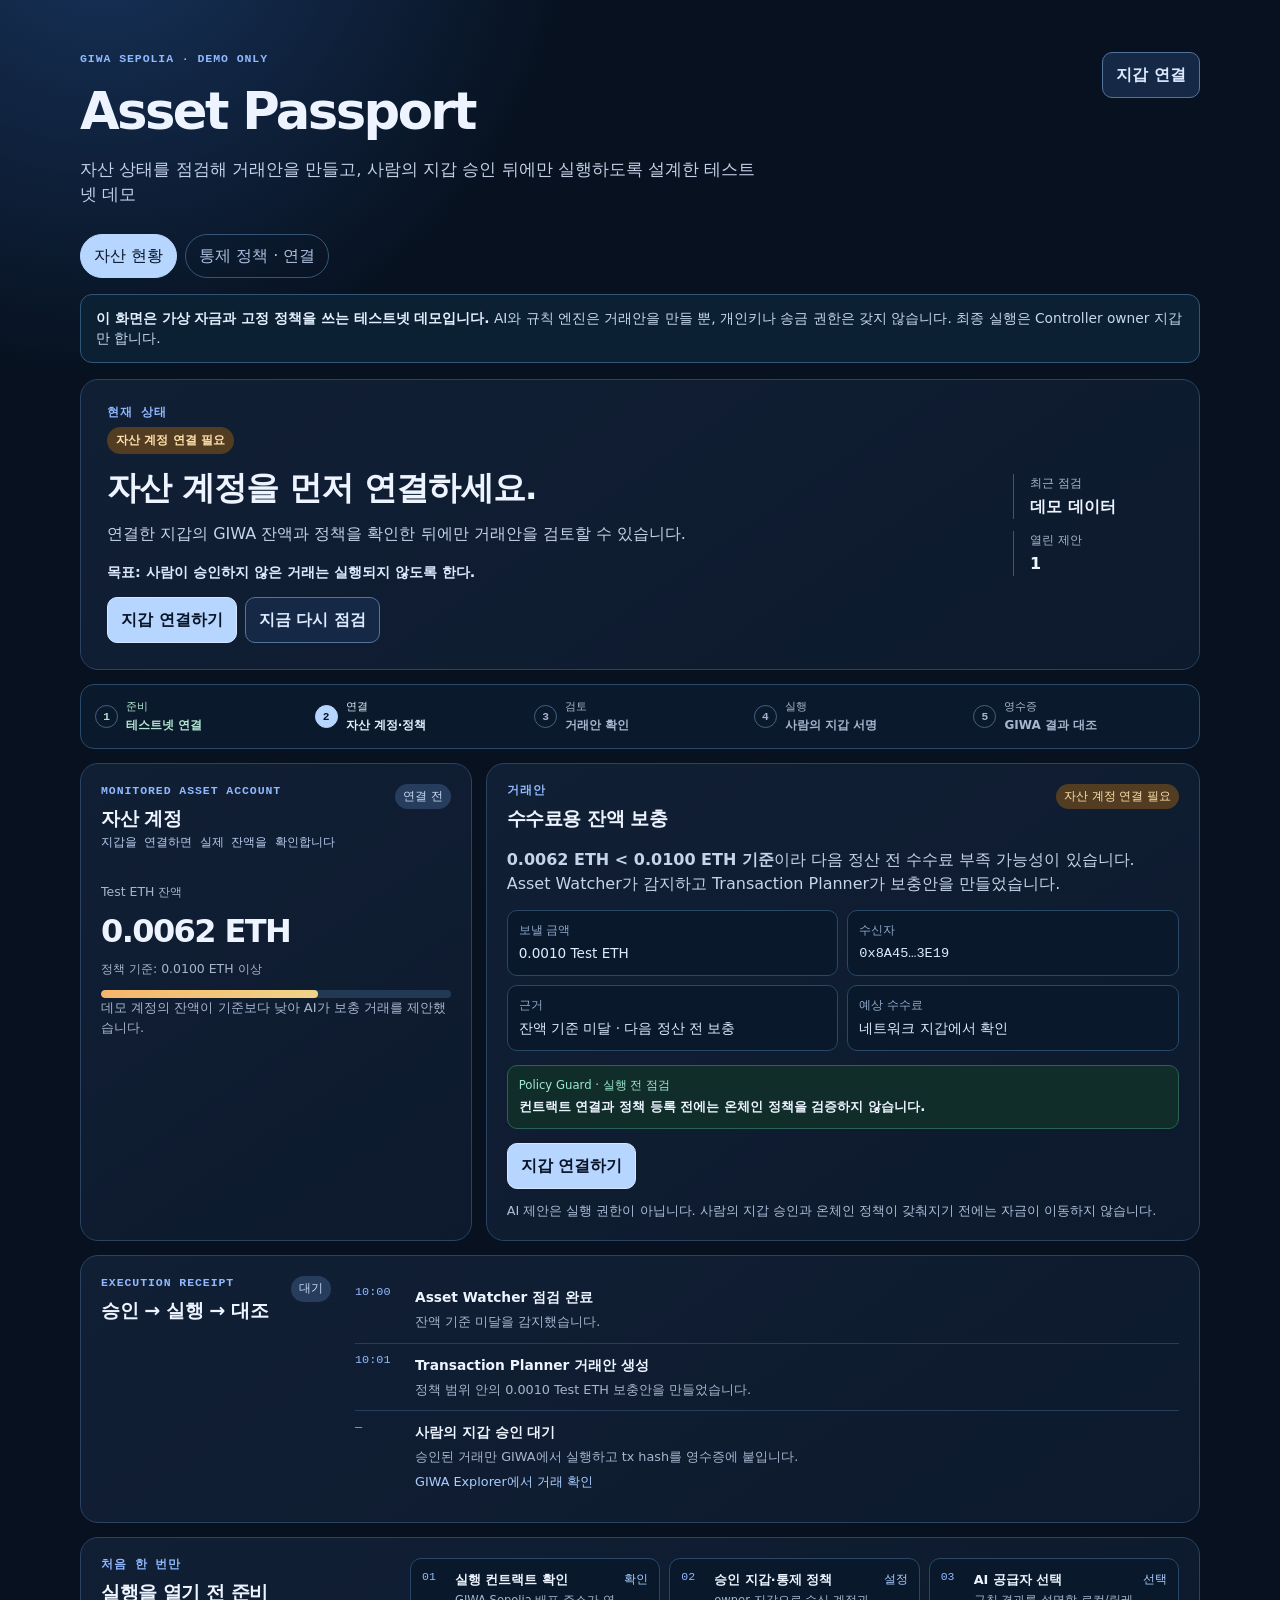
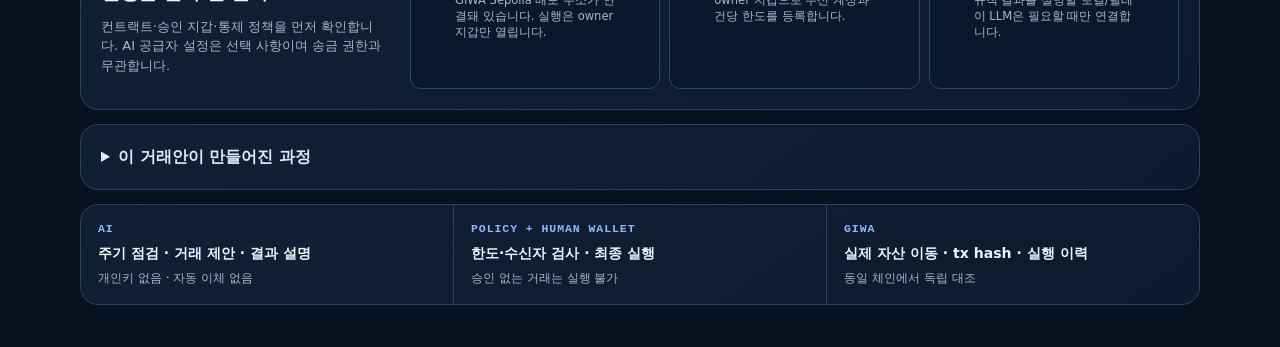
==== commit 0621e334: "fix: align public AssetOps quality and authority" ====
--- a/app/index.html
+++ b/app/index.html
@@ -24,15 +24,15 @@
       </nav>
 
       <aside class="notice">
-        <strong>이 화면은 가상 자금과 고정 정책을 쓰는 테스트넷 데모입니다.</strong> AI와 규칙 엔진은 거래안을 만들 뿐, 개인키나 송금 권한은 갖지 않습니다. 최종 실행은 연결한 지갑 소유자만 합니다.
+        <strong>이 화면은 가상 자금과 고정 정책을 쓰는 테스트넷 데모입니다.</strong> AI와 규칙 엔진은 거래안을 만들 뿐, 개인키나 송금 권한은 갖지 않습니다. 최종 실행은 Controller owner 지갑만 합니다.
       </aside>
 
       <section class="operations-only hero" aria-labelledby="hero-title">
         <div>
           <p class="eyebrow">현재 상태</p>
-          <p id="hero-state" class="state waiting">테스트넷 준비 필요</p>
-          <h2 id="hero-title">테스트넷 실행을 열기 전입니다.</h2>
-          <p id="hero-copy">잔액 부족을 감지해 보충 거래안을 만들 수 있지만, 실행 컨트랙트가 배포되기 전에는 어떤 지갑 송금도 열리지 않습니다.</p>
+          <p id="hero-state" class="state waiting">자산 계정 연결 필요</p>
+          <h2 id="hero-title">자산 계정을 먼저 연결하세요.</h2>
+          <p id="hero-copy">연결한 지갑이 Controller owner인지 확인한 뒤에만 온체인 정책과 거래안을 검토합니다.</p>
           <p class="hero-goal">목표: 사람이 승인하지 않은 거래는 실행되지 않도록 한다.</p>
           <div class="hero-actions">
             <button id="hero-primary-action" class="button primary" type="button">준비 사항 보기</button>
@@ -86,8 +86,8 @@
       </section>
 
       <section id="onboarding" class="operations-only onboarding panel" aria-labelledby="onboarding-title">
-        <div><p class="eyebrow">처음 한 번만</p><h2 id="onboarding-title">실행을 열기 전 준비</h2><p class="muted">컨트랙트·자산 계정·통제 정책을 먼저 확인합니다. AI 공급자 설정은 선택 사항이며 송금 권한과 무관합니다.</p></div>
-        <ol><li><span>01</span><div><strong>실행 컨트랙트 확인</strong><small>GIWA Sepolia 배포 주소가 연결돼야 실제 실행이 열립니다.</small></div><button class="text-button setup-link" data-setup="deployment" type="button">확인</button></li><li><span>02</span><div><strong>자산 계정·통제 정책</strong><small>지갑 연결 뒤 수신 계정과 건당 한도를 등록합니다.</small></div><button class="text-button setup-link" data-setup="policy" type="button">설정</button></li><li><span>03</span><div><strong>AI 공급자 선택</strong><small>규칙 결과를 설명할 로컬/릴레이 LLM은 필요할 때만 연결합니다.</small></div><button class="text-button setup-link" data-setup="ai" type="button">선택</button></li></ol>
+        <div><p class="eyebrow">처음 한 번만</p><h2 id="onboarding-title">실행을 열기 전 준비</h2><p class="muted">컨트랙트·승인 지갑·통제 정책을 먼저 확인합니다. AI 공급자 설정은 선택 사항이며 송금 권한과 무관합니다.</p></div>
+        <ol><li><span>01</span><div><strong>실행 컨트랙트 확인</strong><small>GIWA Sepolia 배포 주소가 연결돼 있습니다. 실행은 owner 지갑만 열립니다.</small></div><button class="text-button setup-link" data-setup="deployment" type="button">확인</button></li><li><span>02</span><div><strong>승인 지갑·통제 정책</strong><small>owner 지갑으로 수신 계정과 건당 한도를 등록합니다.</small></div><button class="text-button setup-link" data-setup="policy" type="button">설정</button></li><li><span>03</span><div><strong>AI 공급자 선택</strong><small>규칙 결과를 설명할 로컬/릴레이 LLM은 필요할 때만 연결합니다.</small></div><button class="text-button setup-link" data-setup="ai" type="button">선택</button></li></ol>
       </section>
 
       <details class="operations-only agent-details panel">
@@ -102,15 +102,15 @@
       <section class="settings-only settings-grid" aria-label="Asset Passport 설정">
         <article class="panel">
           <p class="eyebrow">Account & network</p><h2>자산 계정과 GIWA</h2>
-          <dl class="settings-list"><div><dt>연결 지갑</dt><dd id="settings-account">연결 전</dd></div><div><dt>네트워크</dt><dd id="network-name">GIWA Sepolia 확인 전</dd></div><div><dt>실행 컨트랙트</dt><dd id="controller-address" class="address">테스트넷 배포 전</dd></div></dl>
+          <dl class="settings-list"><div><dt>연결 지갑</dt><dd id="settings-account">연결 전</dd></div><div><dt>네트워크</dt><dd id="network-name">GIWA Sepolia 확인 전</dd></div><div><dt>실행 컨트랙트</dt><dd id="controller-address" class="address">연결 후 확인</dd></div><div><dt>실행 승인 지갑</dt><dd id="controller-owner" class="address">연결 후 조회</dd></div></dl>
           <button id="settings-wallet-button" class="button secondary" type="button">지갑 연결 및 네트워크 확인</button>
           <p class="muted">개인키·복구 구문은 입력받지 않습니다. MVP에서는 테스트 자금만 사용합니다.</p>
         </article>
         <article id="policy-settings" class="panel">
           <p class="eyebrow">Policy guard</p><h2><svg class="inline-icon"><use href="assets/assetops-icons.svg#policy"></use></svg>사람이 정한 실행 규칙</h2>
-          <dl class="settings-list"><div><dt>건당 한도</dt><dd>0.005 Test ETH</dd></div><div><dt>승인된 수신 계정</dt><dd>보충 계정 1개</dd></div><div><dt>온체인 정책</dt><dd id="policy-contract-state">테스트넷 배포 전</dd></div><div><dt>자동 실행</dt><dd>사용 안 함</dd></div><div><dt>검사 주기</dt><dd>매일 09:00 · 실제 스케줄러 연결 전</dd></div></dl>
+          <dl class="settings-list"><div><dt>건당 한도</dt><dd>0.005 Test ETH</dd></div><div><dt>승인된 수신 계정</dt><dd>보충 계정 1개</dd></div><div><dt>온체인 정책</dt><dd id="policy-contract-state">연결 후 조회</dd></div><div><dt>자동 실행</dt><dd>사용 안 함</dd></div><div><dt>검사 주기</dt><dd>매일 09:00 · 실제 스케줄러 연결 전</dd></div></dl>
           <button id="register-policy" class="button secondary" type="button">지갑으로 정책 등록</button>
-          <p id="policy-result" class="result" aria-live="polite">배포 뒤, 컨트랙트 소유자 지갑이 수신 계정과 한도를 한 번 등록합니다.</p>
+          <p id="policy-result" class="result" aria-live="polite">Controller owner 지갑이 수신 계정과 한도를 등록합니다.</p>
           <p class="muted">정책 검사는 LLM이 아니라 결정적 규칙 엔진이 수행합니다. 서비스 환경에서는 서버 스케줄러가 Watcher를 호출합니다.</p>
         </article>
         <article id="ai-settings" class="panel ai-settings">
--- a/app/styles.css
+++ b/app/styles.css
@@ -37,4 +37,4 @@
 .journey-rail li.complete { color: #b3e5d3; }.journey-rail li.current { color: #e3efff; }
 .journey-rail li.current > span { color: #091527; border-color: var(--blue); background: var(--blue); }
 .agent-details { margin-top: 14px; }.agent-details summary { cursor: pointer; color: #dce9ff; font-weight: 750; }.agent-details[open] summary { margin-bottom: 14px; }
-@media (max-width: 780px) { .journey-rail { overflow-x: auto; }.journey-rail ol { min-width: 600px; } }
+@media (max-width: 780px) { .journey-rail ol { grid-template-columns: 1fr; }.journey-rail li { padding: 3px 0; }.journey-rail small, .journey-rail strong { white-space: normal; overflow: visible; text-overflow: clip; } }
